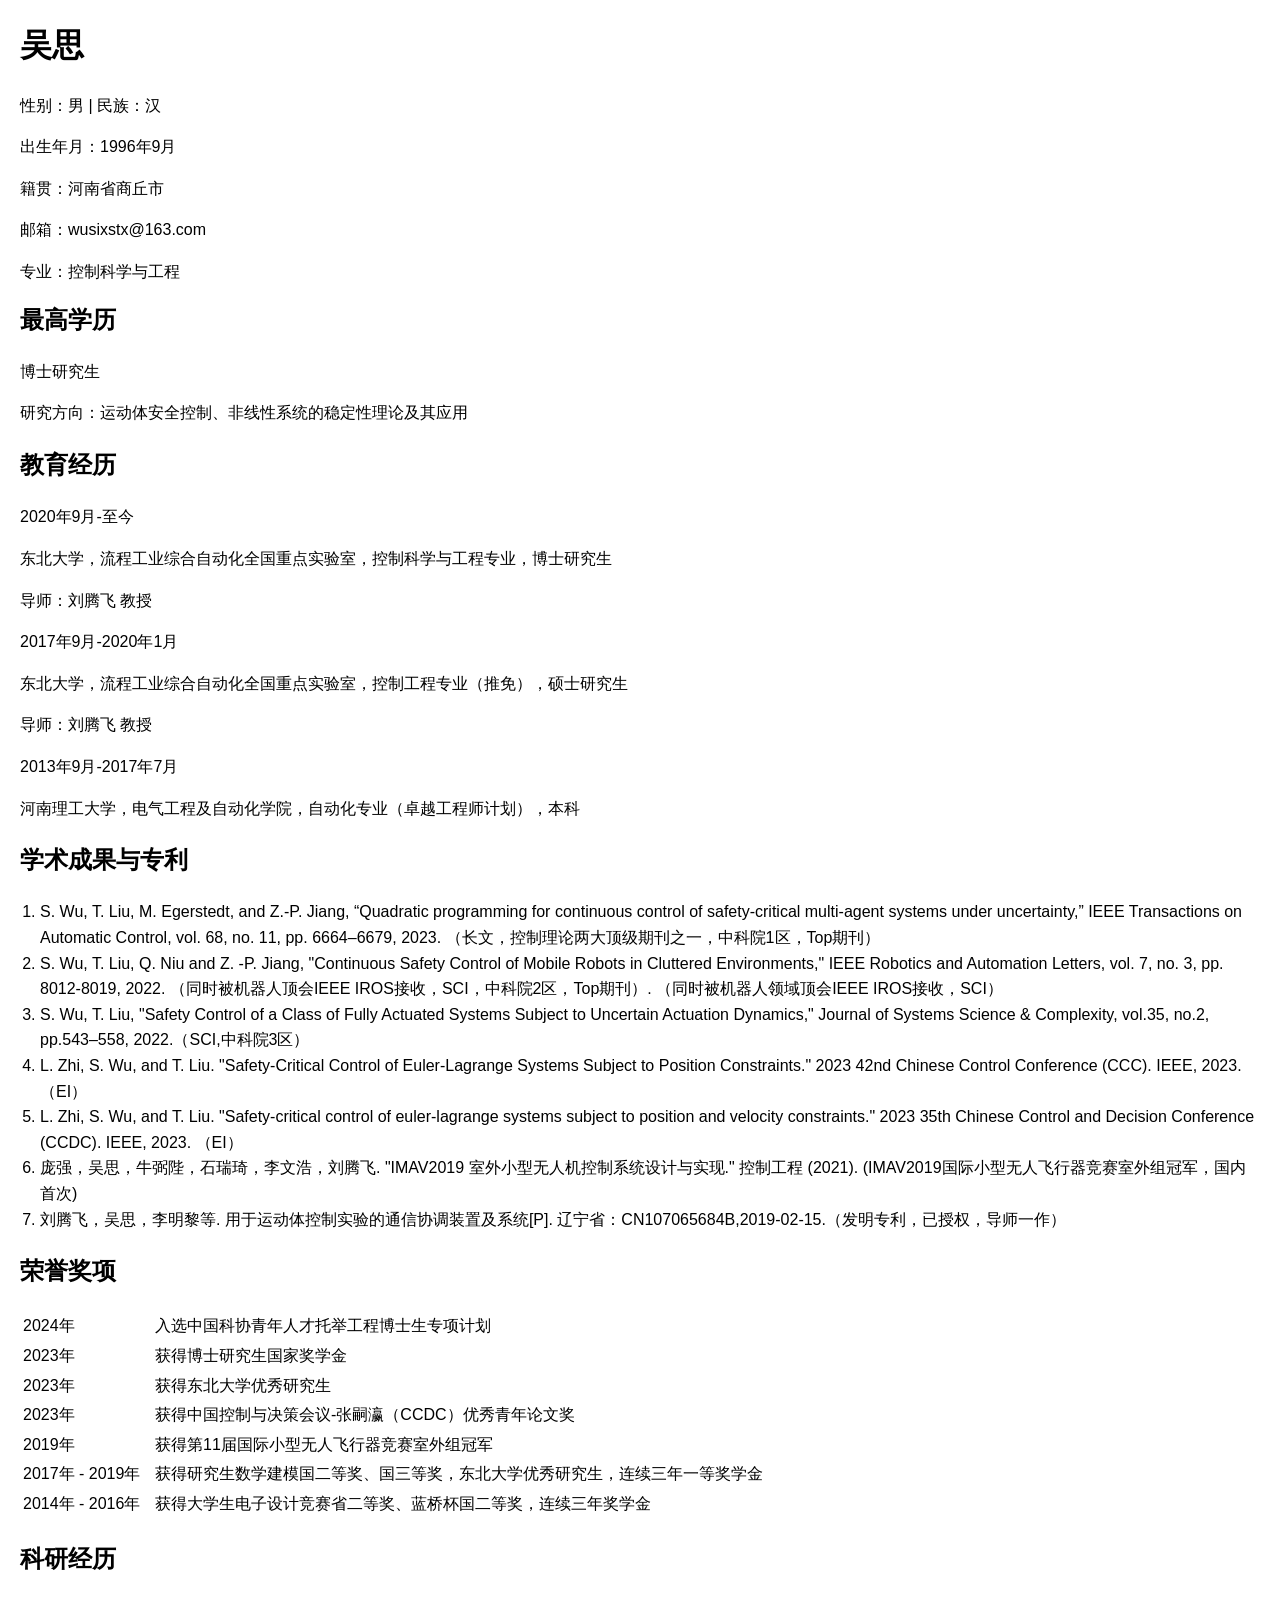
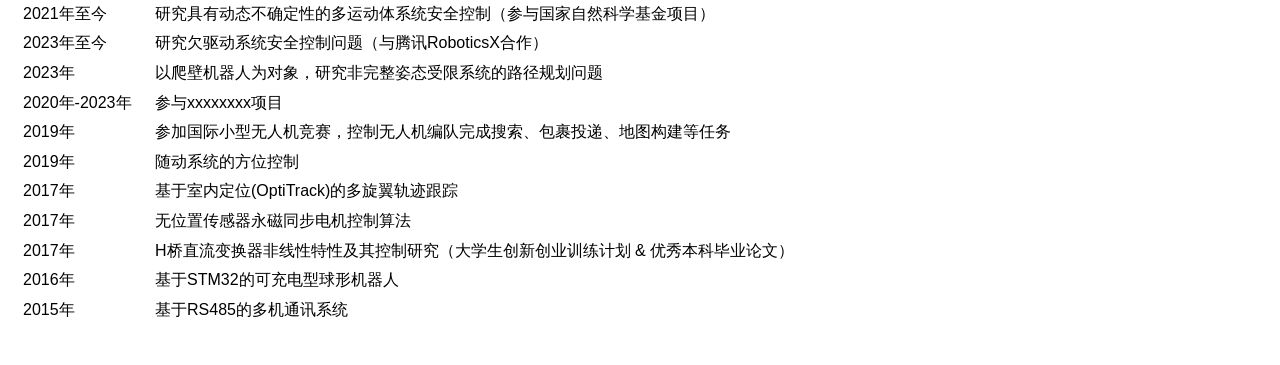
==== index.html @ b1a8b1f8 "Fix HTML encoding issues in index.html" ====
<!DOCTYPE html>
<html lang="zh-CN">
<head>
    <meta charset="UTF-8">
    <meta name="viewport" content="width=device-width, initial-scale=1.0">
    <title>吴思 - 简历</title>
    <style>
        body {
            font-family: Arial, sans-serif;
            line-height: 1.6;
            margin: 0;
            padding: 20px;
        }
        h1, h2, h3 {
            margin-top: 0;
        }
        section {
            margin-bottom: 20px;
        }
        ul, ol {
            padding-left: 20px;
        }
    </style>
</head>
<body>
    <header>
        <h1>吴思</h1>
        <p>性别：男 | 民族：汉</p>
        <p>出生年月：1996年9月</p>
        <p>籍贯：河南省商丘市</p>
        <p>邮箱：wusixstx@163.com</p>
        <p>专业：控制科学与工程</p>
    </header>

    <section>
        <h2>最高学历</h2>
        <p>博士研究生</p>
        <p>研究方向：运动体安全控制、非线性系统的稳定性理论及其应用</p>
    </section>

    <section>
        <h2>教育经历</h2>
        <p>2020年9月-至今</p>
        <p>东北大学，流程工业综合自动化全国重点实验室，控制科学与工程专业，博士研究生</p>
        <p>导师：刘腾飞 教授</p>
        <p>2017年9月-2020年1月</p>
        <p>东北大学，流程工业综合自动化全国重点实验室，控制工程专业（推免），硕士研究生</p>
        <p>导师：刘腾飞 教授</p>
        <p>2013年9月-2017年7月</p>
        <p>河南理工大学，电气工程及自动化学院，自动化专业（卓越工程师计划），本科</p>
    </section>

    <section>
        <h2>学术成果与专利</h2>
        <ol>
            <li>S. Wu, T. Liu, M. Egerstedt, and Z.-P. Jiang, “Quadratic programming for continuous control of safety-critical multi-agent systems under uncertainty,” IEEE Transactions on Automatic Control, vol. 68, no. 11, pp. 6664–6679, 2023. （长文，控制理论两大顶级期刊之一，中科院1区，Top期刊）</li>
            <li>S. Wu, T. Liu, Q. Niu and Z. -P. Jiang, "Continuous Safety Control of Mobile Robots in Cluttered Environments," IEEE Robotics and Automation Letters, vol. 7, no. 3, pp. 8012-8019, 2022. （同时被机器人顶会IEEE IROS接收，SCI，中科院2区，Top期刊）. （同时被机器人领域顶会IEEE IROS接收，SCI）</li>
            <li>S. Wu, T. Liu, "Safety Control of a Class of Fully Actuated Systems Subject to Uncertain Actuation Dynamics," Journal of Systems Science & Complexity, vol.35, no.2, pp.543–558, 2022.（SCI,中科院3区）</li>
            <li>L. Zhi, S. Wu, and T. Liu. "Safety-Critical Control of Euler-Lagrange Systems Subject to Position Constraints." 2023 42nd Chinese Control Conference (CCC). IEEE, 2023. （EI）</li>
            <li>L. Zhi, S. Wu, and T. Liu. "Safety-critical control of euler-lagrange systems subject to position and velocity constraints." 2023 35th Chinese Control and Decision Conference (CCDC). IEEE, 2023. （EI）</li>
            <li>庞强，吴思，牛弼陛，石瑞琦，李文浩，刘腾飞. "IMAV2019 室外小型无人机控制系统设计与实现." 控制工程 (2021). (IMAV2019国际小型无人飞行器竞赛室外组冠军，国内首次)</li>
            <li>刘腾飞，吴思，李明黎等. 用于运动体控制实验的通信协调装置及系统[P]. 辽宁省：CN107065684B,2019-02-15.（发明专利，已授权，导师一作）</li>
        </ol>
    </section>

    <section>
        <h2>荣誉奖项</h2>
        <table>
          <colgroup>
            <col style="width: 130px;"> <!-- 第一列的宽度为 80 像素 -->
          </colgroup>
          <tr>
            <td>2024年</td>
            <td>入选中国科协青年人才托举工程博士生专项计划</td>
          </tr>
          <tr>
            <td>2023年</td>
            <td>获得博士研究生国家奖学金</td>
          </tr>
          <tr>
            <td>2023年</td>
            <td>获得东北大学优秀研究生</td>
          </tr>
          <tr>
            <td>2023年</td>
            <td>获得中国控制与决策会议-张嗣瀛（CCDC）优秀青年论文奖</td>
          </tr>
          <tr>
            <td>2019年</td>
            <td>获得第11届国际小型无人飞行器竞赛室外组冠军</td>
          </tr>
          <tr>
            <td>2017年 - 2019年</td>
            <td>获得研究生数学建模国二等奖、国三等奖，东北大学优秀研究生，连续三年一等奖学金</td>
          </tr>
          <tr>
            <td>2014年 - 2016年</td>
            <td>获得大学生电子设计竞赛省二等奖、蓝桥杯国二等奖，连续三年奖学金</td>
          </tr>
        </table>
      </section>
      

    <section>
        <h2>科研经历</h2>
        <table>
        <colgroup>
            <col style="width: 130px;"> <!-- 第一列的宽度为 80 像素 -->
        </colgroup>
          <tr>
            <td>2021年至今</td>
            <td>研究具有动态不确定性的多运动体系统安全控制（参与国家自然科学基金项目）</td>
          </tr>
          <tr>
            <td>2023年至今</td>
            <td>研究欠驱动系统安全控制问题（与腾讯RoboticsX合作）</td>
          </tr>
          <tr>
            <td>2023年</td>
            <td>以爬壁机器人为对象，研究非完整姿态受限系统的路径规划问题</td>
          </tr>
          <tr>
            <td>2020年-2023年</td>
            <td>参与xxxxxxxx项目</td>
          </tr>
          <tr>
            <td>2019年</td>
            <td>参加国际小型无人机竞赛，控制无人机编队完成搜索、包裹投递、地图构建等任务</td>
          </tr>
          <tr>
            <td>2019年</td>
            <td>随动系统的方位控制</td>
          </tr>
          <tr>
            <td>2017年</td>
            <td>基于室内定位(OptiTrack)的多旋翼轨迹跟踪</td>
          </tr>
          <tr>
            <td>2017年</td>
            <td>无位置传感器永磁同步电机控制算法</td>
          </tr>
          <tr>
            <td>2017年</td>
            <td>H桥直流变换器非线性特性及其控制研究（大学生创新创业训练计划 & 优秀本科毕业论文）</td>
          </tr>
          <tr>
            <td>2016年</td>
            <td>基于STM32的可充电型球形机器人</td>
          </tr>
          <tr>
            <td>2015年</td>
            <td>基于RS485的多机通讯系统</td>
          </tr>
        </table>
      </section>      
</body>
</html>
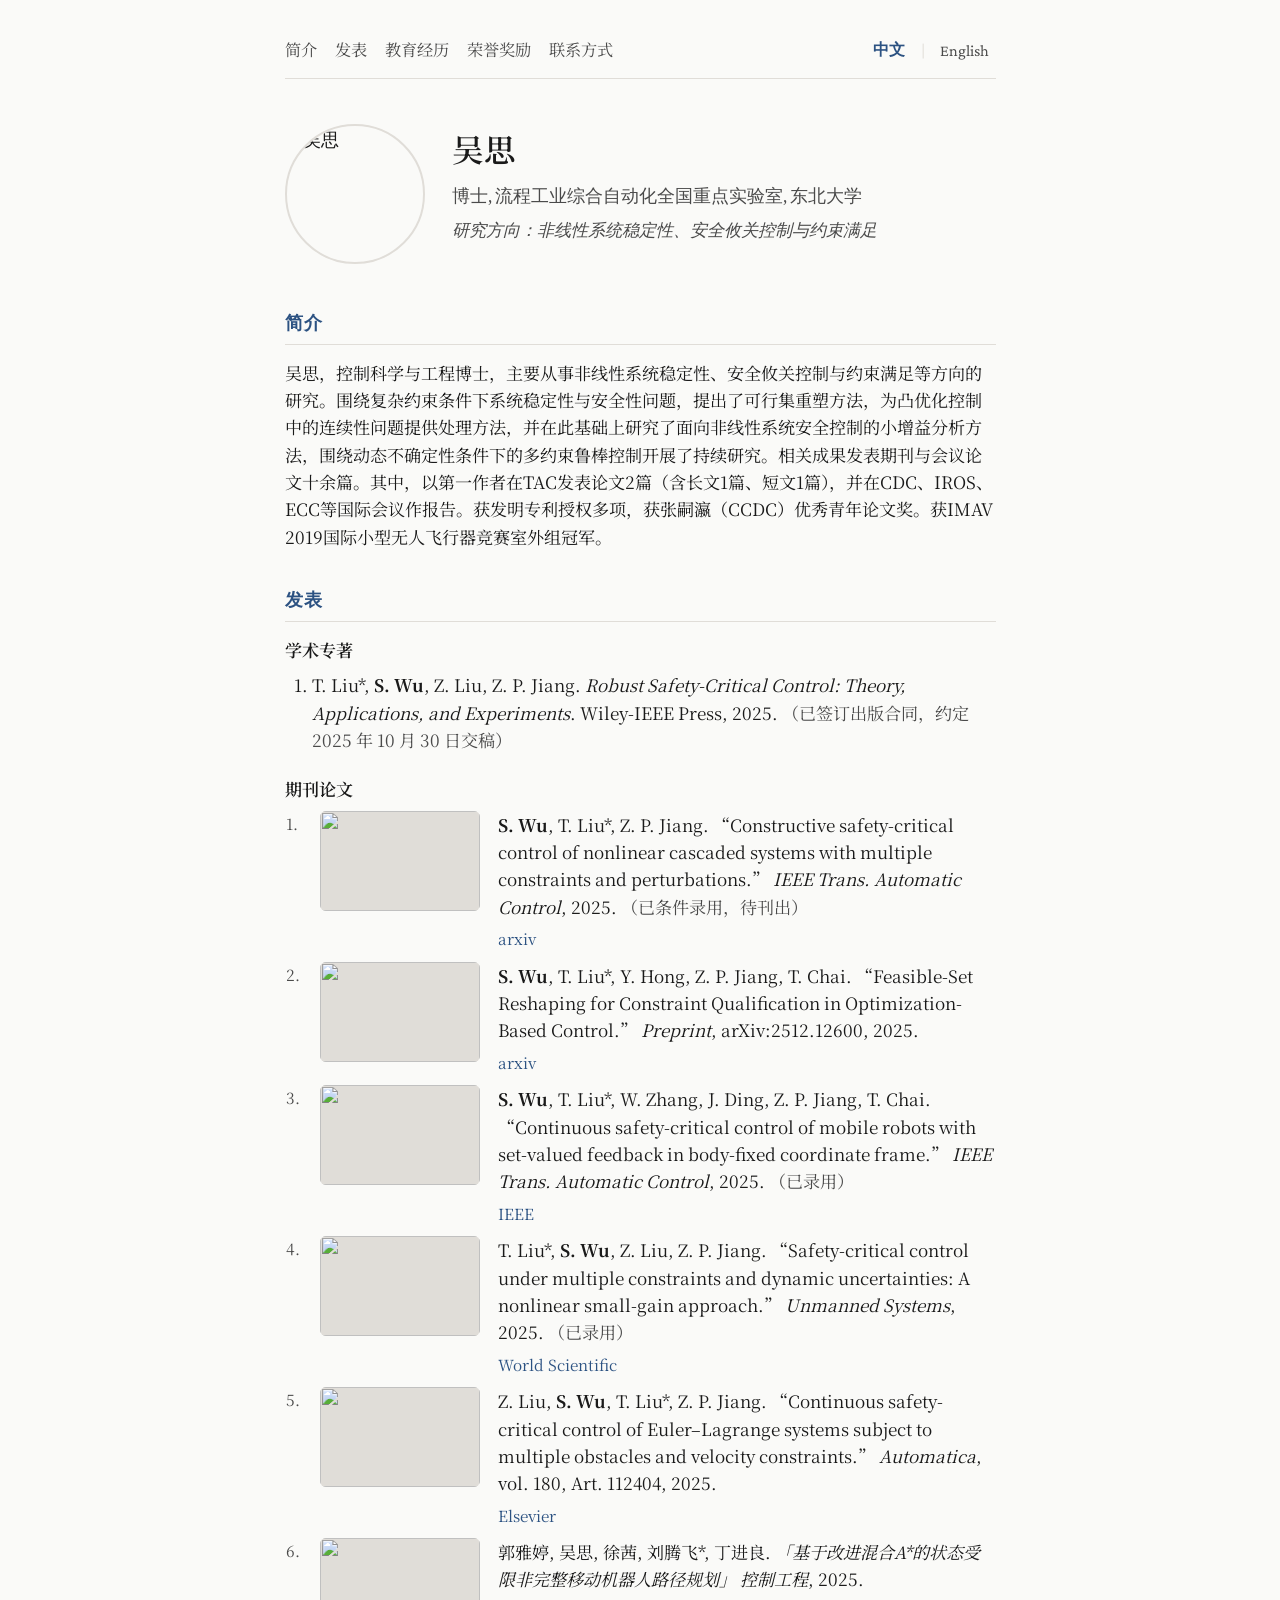
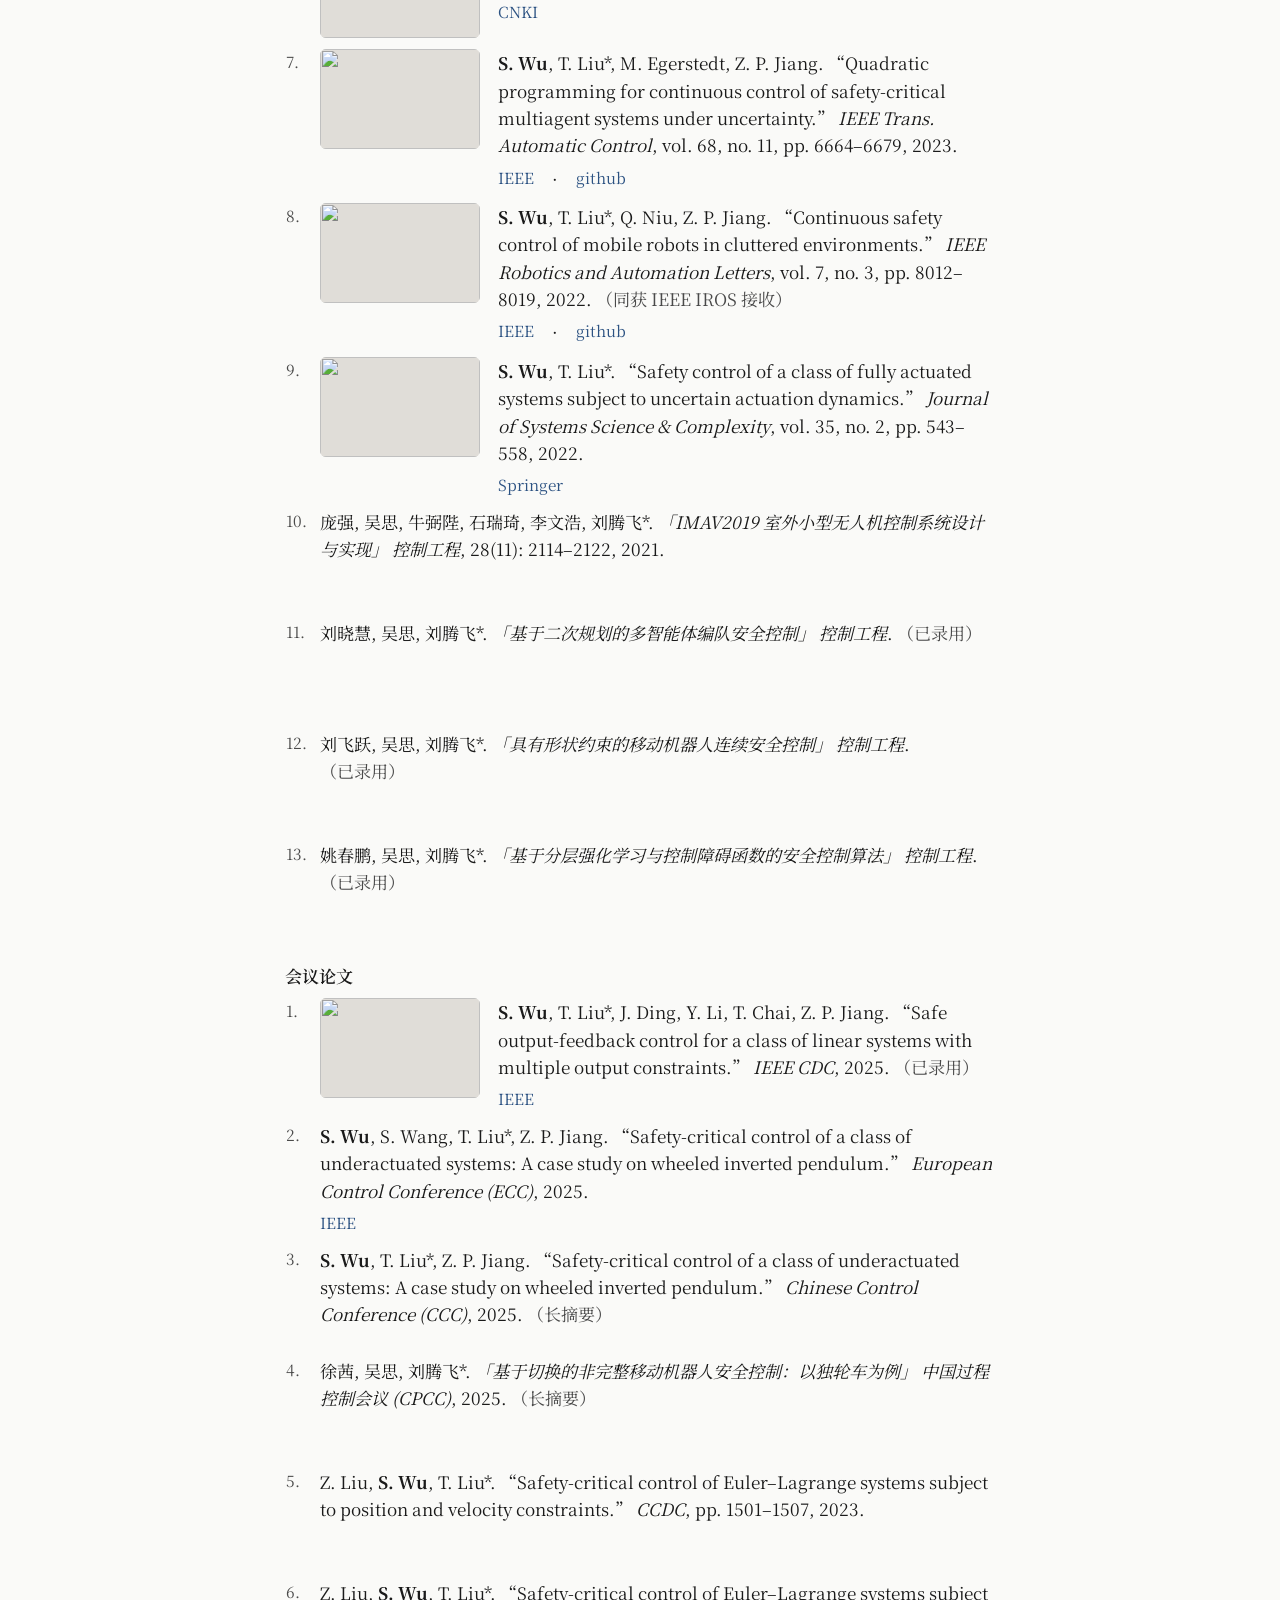
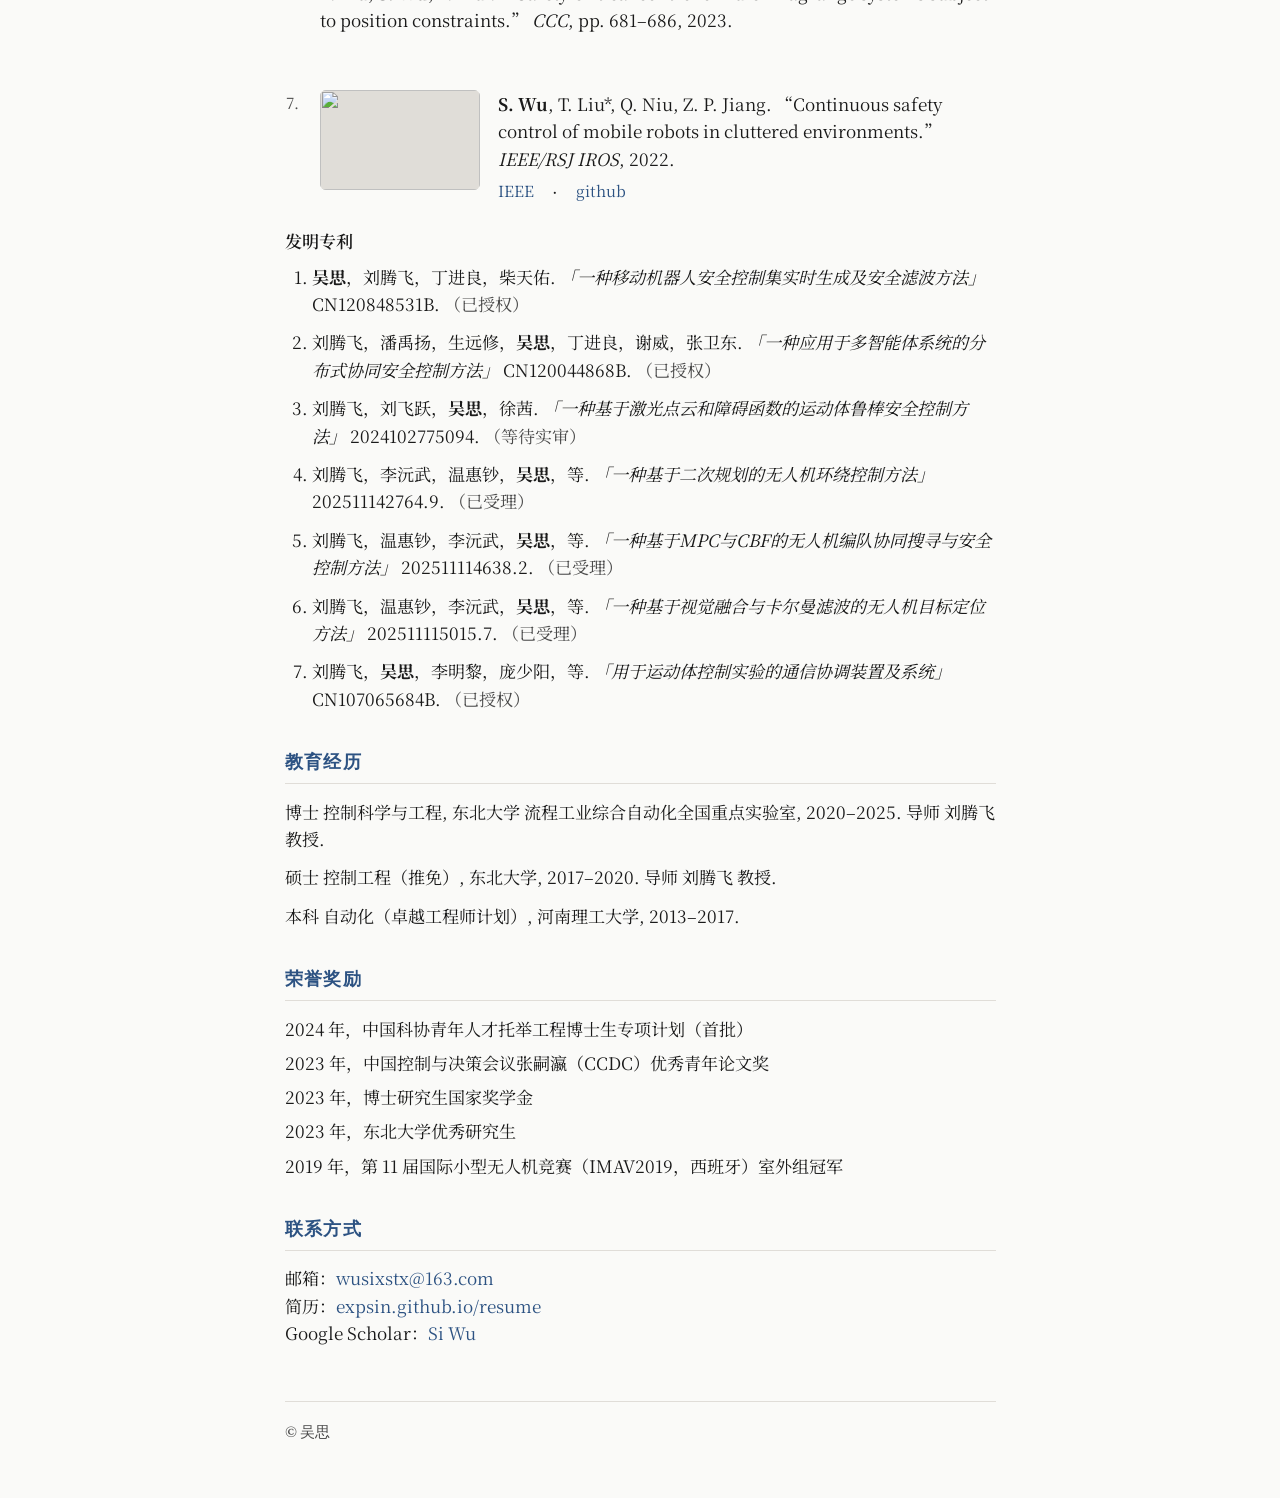
==== commit 4f2bf3aa: "Add files via upload" ====
--- a/index.html
+++ b/index.html
@@ -1,158 +1,255 @@
-<!DOCTYPE html>
-<html lang="zh-CN">
-<head>
-    <meta charset="UTF-8">
-    <meta name="viewport" content="width=device-width, initial-scale=1.0">
-    <title>吴思 - 简历</title>
-    <style>
-        body {
-            font-family: Arial, sans-serif;
-            line-height: 1.6;
-            margin: 0;
-            padding: 20px;
-        }
-        h1, h2, h3 {
-            margin-top: 0;
-        }
-        section {
-            margin-bottom: 20px;
-        }
-        ul, ol {
-            padding-left: 20px;
-        }
-    </style>
-</head>
-<body>
-    <header>
-        <h1>吴思</h1>
-        <p>性别：男 | 民族：汉</p>
-        <p>出生年月：1996年9月</p>
-        <p>籍贯：河南省商丘市</p>
-        <p>邮箱：wusixstx@163.com</p>
-        <p>专业：控制科学与工程</p>
-    </header>
-
-    <section>
-        <h2>最高学历</h2>
-        <p>博士研究生</p>
-        <p>研究方向：运动体安全控制、非线性系统的稳定性理论及其应用</p>
-    </section>
-
-    <section>
-        <h2>教育经历</h2>
-        <p>2020年9月-至今</p>
-        <p>东北大学，流程工业综合自动化全国重点实验室，控制科学与工程专业，博士研究生</p>
-        <p>导师：刘腾飞 教授</p>
-        <p>2017年9月-2020年1月</p>
-        <p>东北大学，流程工业综合自动化全国重点实验室，控制工程专业（推免），硕士研究生</p>
-        <p>导师：刘腾飞 教授</p>
-        <p>2013年9月-2017年7月</p>
-        <p>河南理工大学，电气工程及自动化学院，自动化专业（卓越工程师计划），本科</p>
-    </section>
-
-    <section>
-        <h2>学术成果与专利</h2>
-        <ol>
-            <li>S. Wu, T. Liu, M. Egerstedt, and Z.-P. Jiang, “Quadratic programming for continuous control of safety-critical multi-agent systems under uncertainty,” IEEE Transactions on Automatic Control, vol. 68, no. 11, pp. 6664–6679, 2023. （长文，控制理论两大顶级期刊之一，中科院1区，Top期刊）</li>
-            <li>S. Wu, T. Liu, Q. Niu and Z. -P. Jiang, "Continuous Safety Control of Mobile Robots in Cluttered Environments," IEEE Robotics and Automation Letters, vol. 7, no. 3, pp. 8012-8019, 2022. （同时被机器人顶会IEEE IROS接收，SCI，中科院2区，Top期刊）. （同时被机器人领域顶会IEEE IROS接收，SCI）</li>
-            <li>S. Wu, T. Liu, "Safety Control of a Class of Fully Actuated Systems Subject to Uncertain Actuation Dynamics," Journal of Systems Science & Complexity, vol.35, no.2, pp.543–558, 2022.（SCI,中科院3区）</li>
-            <li>L. Zhi, S. Wu, and T. Liu. "Safety-Critical Control of Euler-Lagrange Systems Subject to Position Constraints." 2023 42nd Chinese Control Conference (CCC). IEEE, 2023. （EI）</li>
-            <li>L. Zhi, S. Wu, and T. Liu. "Safety-critical control of euler-lagrange systems subject to position and velocity constraints." 2023 35th Chinese Control and Decision Conference (CCDC). IEEE, 2023. （EI）</li>
-            <li>庞强，吴思，牛弼陛，石瑞琦，李文浩，刘腾飞. "IMAV2019 室外小型无人机控制系统设计与实现." 控制工程 (2021). (IMAV2019国际小型无人飞行器竞赛室外组冠军，国内首次)</li>
-            <li>刘腾飞，吴思，李明黎等. 用于运动体控制实验的通信协调装置及系统[P]. 辽宁省：CN107065684B,2019-02-15.（发明专利，已授权，导师一作）</li>
-        </ol>
-    </section>
-
-    <section>
-        <h2>荣誉奖项</h2>
-        <table>
-          <colgroup>
-            <col style="width: 130px;"> <!-- 第一列的宽度为 80 像素 -->
-          </colgroup>
-          <tr>
-            <td>2024年</td>
-            <td>入选中国科协青年人才托举工程博士生专项计划</td>
-          </tr>
-          <tr>
-            <td>2023年</td>
-            <td>获得博士研究生国家奖学金</td>
-          </tr>
-          <tr>
-            <td>2023年</td>
-            <td>获得东北大学优秀研究生</td>
-          </tr>
-          <tr>
-            <td>2023年</td>
-            <td>获得中国控制与决策会议-张嗣瀛（CCDC）优秀青年论文奖</td>
-          </tr>
-          <tr>
-            <td>2019年</td>
-            <td>获得第11届国际小型无人飞行器竞赛室外组冠军</td>
-          </tr>
-          <tr>
-            <td>2017年 - 2019年</td>
-            <td>获得研究生数学建模国二等奖、国三等奖，东北大学优秀研究生，连续三年一等奖学金</td>
-          </tr>
-          <tr>
-            <td>2014年 - 2016年</td>
-            <td>获得大学生电子设计竞赛省二等奖、蓝桥杯国二等奖，连续三年奖学金</td>
-          </tr>
-        </table>
-      </section>
-      
-
-    <section>
-        <h2>科研经历</h2>
-        <table>
-        <colgroup>
-            <col style="width: 130px;"> <!-- 第一列的宽度为 80 像素 -->
-        </colgroup>
-          <tr>
-            <td>2021年至今</td>
-            <td>研究具有动态不确定性的多运动体系统安全控制（参与国家自然科学基金项目）</td>
-          </tr>
-          <tr>
-            <td>2023年至今</td>
-            <td>研究欠驱动系统安全控制问题（与腾讯RoboticsX合作）</td>
-          </tr>
-          <tr>
-            <td>2023年</td>
-            <td>以爬壁机器人为对象，研究非完整姿态受限系统的路径规划问题</td>
-          </tr>
-          <tr>
-            <td>2020年-2023年</td>
-            <td>参与xxxxxxxx项目</td>
-          </tr>
-          <tr>
-            <td>2019年</td>
-            <td>参加国际小型无人机竞赛，控制无人机编队完成搜索、包裹投递、地图构建等任务</td>
-          </tr>
-          <tr>
-            <td>2019年</td>
-            <td>随动系统的方位控制</td>
-          </tr>
-          <tr>
-            <td>2017年</td>
-            <td>基于室内定位(OptiTrack)的多旋翼轨迹跟踪</td>
-          </tr>
-          <tr>
-            <td>2017年</td>
-            <td>无位置传感器永磁同步电机控制算法</td>
-          </tr>
-          <tr>
-            <td>2017年</td>
-            <td>H桥直流变换器非线性特性及其控制研究（大学生创新创业训练计划 & 优秀本科毕业论文）</td>
-          </tr>
-          <tr>
-            <td>2016年</td>
-            <td>基于STM32的可充电型球形机器人</td>
-          </tr>
-          <tr>
-            <td>2015年</td>
-            <td>基于RS485的多机通讯系统</td>
-          </tr>
-        </table>
-      </section>      
-</body>
-</html>
-
+<!DOCTYPE html>
+
+<html lang="zh">
+<head>
+<meta charset="utf-8"/>
+<meta content="width=device-width, initial-scale=1.0" name="viewport"/>
+<title>吴思 | Si Wu</title>
+<link href="styles.css" rel="stylesheet"/>
+<link href="https://fonts.googleapis.com" rel="preconnect"/>
+<link crossorigin="" href="https://fonts.gstatic.com" rel="preconnect"/>
+<link href="https://fonts.googleapis.com/css2?family=Crimson+Pro:ital,wght@0,400;0,600;1,400&amp;family=Noto+Serif+SC:wght@400;600&amp;display=swap" rel="stylesheet"/>
+</head>
+<body>
+<header class="site-header">
+<nav class="top-nav">
+<a class="nav-link" href="#about"><span data-zh="简介">About</span></a>
+<a class="nav-link" href="#research"><span data-zh="发表">Publications</span></a>
+<a class="nav-link" href="#education"><span data-zh="教育经历">Education</span></a>
+<a class="nav-link" href="#honors"><span data-zh="荣誉奖励">Honors</span></a>
+<a class="nav-link" href="#contact"><span data-zh="联系方式">Contact</span></a>
+</nav>
+<nav class="lang-nav">
+<button aria-label="中文" class="lang-btn active" data-lang="zh" type="button">中文</button>
+<span class="lang-sep">|</span>
+<button aria-label="English" class="lang-btn" data-lang="en" type="button">English</button>
+</nav>
+</header>
+<main class="content">
+<section class="intro">
+<div class="intro-header">
+<img alt="吴思" class="photo" src="images/wusi.jpg"/>
+<div class="intro-text">
+<h1 class="name">
+<span data-zh="吴思">Si Wu</span>
+</h1>
+<p class="affiliation">
+<span data-zh="博士">Ph.D.</span>, <span data-zh="流程工业综合自动化全国重点实验室">State Key Laboratory of Synthetical Automation for Process Industries</span>, <span data-zh="东北大学">Northeastern University</span>
+</p>
+<p class="tagline">
+<span data-zh="研究方向：非线性系统稳定性、安全攸关控制与约束满足">Nonlinear system stability, safety-critical control, and constraint-satisfaction-based control</span>
+</p>
+</div>
+</div>
+</section>
+<section class="section" id="about">
+<h2 class="section-title">
+<span data-zh="简介">About</span>
+</h2>
+<p class="section-body" data-zh="吴思，控制科学与工程博士，主要从事非线性系统稳定性、安全攸关控制与约束满足等方向的研究。围绕复杂约束条件下系统稳定性与安全性问题，提出了可行集重塑方法，为凸优化控制中的连续性问题提供处理方法，并在此基础上研究了面向非线性系统安全控制的小增益分析方法，围绕动态不确定性条件下的多约束鲁棒控制开展了持续研究。相关成果发表期刊与会议论文十余篇。其中，以第一作者在TAC发表论文2篇（含长文1篇、短文1篇），并在CDC、IROS、ECC等国际会议作报告。获发明专利授权多项，获张嗣瀛（CCDC）优秀青年论文奖。获IMAV 2019国际小型无人飞行器竞赛室外组冠军。">
+        I received the Ph.D. degree in Control Science and Engineering from Northeastern University in 2025, after earning the M.E. degree in Control Engineering in 2020 and the B.E. degree in Automation in 2017. My research focuses on nonlinear system stability, safety-critical control, and constraint-satisfaction-based control. Current work includes feasible set reshaping approaches for constrained control systems, continuity analysis in convex optimization-based control, and small-gain-based analytical methods for safety-critical control of nonlinear systems under dynamic uncertainties. Related results have been published in IEEE Transactions on Automatic Control (including one regular paper and one technical note) and presented at international conferences such as IEEE CDC, IROS, and ECC. I received the Zhang Siying (CCDC) Outstanding Young Paper Award and participated in the IMAV 2019 competition held in Madrid, Spain, where our team won first place in the outdoor competition.
+      </p>
+</section>
+
+<section class="section" id="research">
+<h2 class="section-title">
+<span data-zh="发表">Publications</span>
+</h2>
+<h3 class="subsection-title"><span data-zh="学术专著">Monograph</span></h3>
+<ol class="pub-list">
+<li>T. Liu*, <strong>S. Wu</strong>, Z. Liu, Z. P. Jiang. <em>Robust Safety-Critical Control: Theory, Applications, and Experiments</em>. Wiley-IEEE Press, 2025. <span class="pub-venue" data-zh="（已签订出版合同，约定 2025 年 10 月 30 日交稿）">(under contract, manuscript due Oct 2025).</span></li>
+</ol>
+<h3 class="subsection-title"><span data-zh="期刊论文">Journal Papers</span></h3><ol class="pub-list"><li class="pub-item">
+<div class="pub-row">
+<div class="pub-media"><img alt="" src="images/pubs/tac2025constructive.jpg"/></div>
+<div class="pub-body">
+<div class="pub-cite"><strong>S. Wu</strong>, T. Liu*, Z. P. Jiang. “Constructive safety-critical control of nonlinear cascaded systems with multiple constraints and perturbations.” <em>IEEE Trans. Automatic Control</em>, 2025. <span class="pub-venue" data-zh="（已条件录用，待刊出）">(to appear; conditionally accepted).</span></div>
+<div class="pub-links"><a href="https://arxiv.org/abs/2406.01058" rel="noopener" target="_blank">arxiv</a></div>
+</div>
+</div>
+</li><li class="pub-item"><div class="pub-row"><div class="pub-media pub-placeholder"><img alt="" src="images/pubs/ifac2026.jpg"/></div><div class="pub-body"><div class="pub-cite"><strong>S. Wu</strong>, T. Liu*, Y. Hong, Z. P. Jiang, T. Chai. “Feasible-Set Reshaping for Constraint Qualification in Optimization-Based Control.” <em>Preprint</em>, arXiv:2512.12600, 2025.</div><div class="pub-links"><a href="https://arxiv.org/abs/2512.12600" rel="noopener" target="_blank">arxiv</a></div></div></div></li><li class="pub-item">
+<div class="pub-row">
+<div class="pub-media"><img alt="" src="images/pubs/tac2025setvalued.jpg"/></div>
+<div class="pub-body">
+<div class="pub-cite"><strong>S. Wu</strong>, T. Liu*, W. Zhang, J. Ding, Z. P. Jiang, T. Chai. “Continuous safety-critical control of mobile robots with set-valued feedback in body-fixed coordinate frame.” <em>IEEE Trans. Automatic Control</em>, 2025. <span class="pub-venue" data-zh="（已录用）">(accepted).</span></div>
+<div class="pub-links"><a href="https://doi.org/10.1109/TAC.2025.3614544" rel="noopener" target="_blank">IEEE</a></div>
+</div>
+</div>
+</li><li class="pub-item">
+<div class="pub-row">
+<div class="pub-media"><img alt="" src="images/pubs/us25.jpg"/></div>
+<div class="pub-body">
+<div class="pub-cite">T. Liu*, <strong>S. Wu</strong>, Z. Liu, Z. P. Jiang. “Safety-critical control under multiple constraints and dynamic uncertainties: A nonlinear small-gain approach.” <em>Unmanned Systems</em>, 2025. <span class="pub-venue" data-zh="（已录用）">(accepted).</span></div>
+<div class="pub-links"><a href="https://doi.org/10.1142/S2301385025440108" rel="noopener" target="_blank">World Scientific</a></div></div>
+</div>
+</li><li class="pub-item">
+<div class="pub-row">
+<div class="pub-media"><img alt="" src="images/pubs/automatica2025.jpg"/></div>
+<div class="pub-body">
+<div class="pub-cite">Z. Liu, <strong>S. Wu</strong>, T. Liu*, Z. P. Jiang. “Continuous safety-critical control of Euler–Lagrange systems subject to multiple obstacles and velocity constraints.” <em>Automatica</em>, vol. 180, Art. 112404, 2025.</div>
+<div class="pub-links"><a href="https://doi.org/10.1016/j.automatica.2025.112404" rel="noopener" target="_blank">Elsevier</a></div>
+</div>
+</div>
+</li><li class="pub-item">
+<div class="pub-row">
+<div class="pub-media"><img alt="" src="images/pubs/ce_astar.jpg"/></div>
+<div class="pub-body">
+<div class="pub-cite"><span data-zh="郭雅婷, 吴思, 徐茜, 刘腾飞*, 丁进良">Guo Yating, Wu Si, Xu Qian, Liu Tengfei*, Ding Jinliang</span>. <span class="pub-title" data-zh="「基于改进混合A*的状态受限非完整移动机器人路径规划」">“Path planning for state-constrained nonholonomic mobile robots via improved hybrid A*.”</span> <em><span data-zh="控制工程">Control Engineering</span></em>, 2025.</div>
+<div class="pub-links"><a href="https://doi.org/10.14107/j.cnki.kzgc.20240860" rel="noopener" target="_blank">CNKI</a></div>
+</div>
+</div>
+</li><li class="pub-item">
+<div class="pub-row">
+<div class="pub-media"><img alt="" src="images/pubs/tac2023.jpg"/></div>
+<div class="pub-body">
+<div class="pub-cite"><strong>S. Wu</strong>, T. Liu*, M. Egerstedt, Z. P. Jiang. “Quadratic programming for continuous control of safety-critical multiagent systems under uncertainty.” <em>IEEE Trans. Automatic Control</em>, vol. 68, no. 11, pp. 6664–6679, 2023.</div>
+<div class="pub-links"><a href="https://ieeexplore.ieee.org/document/10043732" rel="noopener" target="_blank">IEEE</a> · <a href="https://github.com/EXPSIN/Quadratic-Programming-for-Continuous-Control-of-Safety-Critical-Multi-Agent-Systems-Under-Uncertaint" rel="noopener" target="_blank">github</a></div>
+</div>
+</div>
+</li><li class="pub-item">
+<div class="pub-row">
+<div class="pub-media"><img alt="" src="images/pubs/ral2022.jpg"/></div>
+<div class="pub-body">
+<div class="pub-cite"><strong>S. Wu</strong>, T. Liu*, Q. Niu, Z. P. Jiang. “Continuous safety control of mobile robots in cluttered environments.” <em>IEEE Robotics and Automation Letters</em>, vol. 7, no. 3, pp. 8012–8019, 2022. <span class="pub-venue" data-zh="（同获 IEEE IROS 接收）">(also IEEE IROS).</span></div>
+<div class="pub-links"><a href="https://ieeexplore.ieee.org/abstract/document/9811271" rel="noopener" target="_blank">IEEE</a> · <a href="https://github.com/EXPSIN/ContinuousSafetyControl4ClutteredEnvironments" rel="noopener" target="_blank">github</a></div>
+</div>
+</div>
+</li><li class="pub-item">
+<div class="pub-row">
+<div class="pub-media"><img alt="" src="images/pubs/jssc22.jpg"/></div>
+<div class="pub-body">
+<div class="pub-cite"><strong>S. Wu</strong>, T. Liu*. “Safety control of a class of fully actuated systems subject to uncertain actuation dynamics.” <em>Journal of Systems Science &amp; Complexity</em>, vol. 35, no. 2, pp. 543–558, 2022.</div>
+<div class="pub-links"><a href="https://doi.org/10.1007/s11424-022-2093-5" rel="noopener" target="_blank">Springer</a></div></div>
+</div>
+</li><li class="pub-item">
+<div class="pub-row">
+<!-- <div class="pub-media pub-placeholder"></div> -->
+<div class="pub-body">
+<div class="pub-cite"><span data-zh="庞强, 吴思, 牛弼陛, 石瑞琦, 李文浩, 刘腾飞*">Pang Qiang, Wu Si, Niu Bibi, Shi Ruiqi, Li Wenhao, Liu Tengfei*</span>. <span class="pub-title" data-zh="「IMAV2019 室外小型无人机控制系统设计与实现」">“IMAV2019 outdoor small UAV control system design and implementation.”</span> <em><span data-zh="控制工程">Control Engineering</span></em>, 28(11): 2114–2122, 2021.</div>
+</div>
+</div>
+</li><li class="pub-item">
+<div class="pub-row">
+<!-- <div class="pub-media pub-placeholder"></div> -->
+<div class="pub-body">
+<div class="pub-cite"><span data-zh="刘晓慧, 吴思, 刘腾飞*">Liu Xiaohui, Wu Si, Liu Tengfei*</span>. <span class="pub-title" data-zh="「基于二次规划的多智能体编队安全控制」">“Safety control of multi-agent formation via quadratic programming.”</span> <em><span data-zh="控制工程">Control Engineering</span></em>. <span class="pub-venue" data-zh="（已录用）">(accepted).</span></div>
+</div>
+</div>
+</li><li class="pub-item">
+<div class="pub-row">
+<!-- <div class="pub-media pub-placeholder"></div> -->
+<div class="pub-body">
+<div class="pub-cite"><span data-zh="刘飞跃, 吴思, 刘腾飞*">Liu Feiyue, Wu Si, Liu Tengfei*</span>. <span class="pub-title" data-zh="「具有形状约束的移动机器人连续安全控制」">“Continuous safety control of mobile robots with shape constraints.”</span> <em><span data-zh="控制工程">Control Engineering</span></em>. <span class="pub-venue" data-zh="（已录用）">(accepted).</span></div>
+</div>
+</div>
+</li><li class="pub-item">
+<div class="pub-row">
+<!-- <div class="pub-media pub-placeholder"></div> -->
+<div class="pub-body">
+<div class="pub-cite"><span data-zh="姚春鹏, 吴思, 刘腾飞*">Yao Chunpeng, Wu Si, Liu Tengfei*</span>. <span class="pub-title" data-zh="「基于分层强化学习与控制障碍函数的安全控制算法」">“Safety control via hierarchical reinforcement learning and control barrier functions.”</span> <em><span data-zh="控制工程">Control Engineering</span></em>. <span class="pub-venue" data-zh="（已录用）">(accepted).</span></div>
+</div>
+</div>
+</li></ol><h3 class="subsection-title"><span data-zh="会议论文">Conference Papers</span></h3><ol class="pub-list"><li class="pub-item">
+<div class="pub-row">
+<div class="pub-media"><img alt="" src="images/pubs/cdc2025.jpg"/></div>
+<div class="pub-body">
+<div class="pub-cite"><strong>S. Wu</strong>, T. Liu*, J. Ding, Y. Li, T. Chai, Z. P. Jiang. “Safe output-feedback control for a class of linear systems with multiple output constraints.” <em>IEEE CDC</em>, 2025. <span class="pub-venue" data-zh="（已录用）">(accepted).</span></div>
+<div class="pub-links"><a href="https://doi.org/10.1109/CDC57313.2025.11312984" rel="noopener" target="_blank">IEEE</a></div>
+</div>
+</div>
+</li><li class="pub-item">
+<div class="pub-row">
+<!-- <div class="pub-media"><img alt="" src="images/pubs/ecc2025.jpg"/></div> -->
+<div class="pub-body">
+<div class="pub-cite"><strong>S. Wu</strong>, S. Wang, T. Liu*, Z. P. Jiang. “Safety-critical control of a class of underactuated systems: A case study on wheeled inverted pendulum.” <em>European Control Conference (ECC)</em>, 2025.</div>
+<div class="pub-links"><a href="https://ieeexplore.ieee.org/document/11187076" rel="noopener" target="_blank">IEEE</a></div>
+</div>
+</div>
+</li><li class="pub-item">
+<div class="pub-row">
+<!-- <div class="pub-media pub-placeholder"></div> -->
+<div class="pub-body">
+<div class="pub-cite"><strong>S. Wu</strong>, T. Liu*, Z. P. Jiang. “Safety-critical control of a class of underactuated systems: A case study on wheeled inverted pendulum.” <em>Chinese Control Conference (CCC)</em>, 2025. <span class="pub-venue" data-zh="（长摘要）">(extended abstract).</span></div>
+</div>
+</div>
+</li><li class="pub-item">
+<div class="pub-row">
+<!-- <div class="pub-media pub-placeholder"></div> -->
+<div class="pub-body">
+<div class="pub-cite"><span data-zh="徐茜, 吴思, 刘腾飞*">Xu Qian, Wu Si, Liu Tengfei*</span>. <span class="pub-title" data-zh="「基于切换的非完整移动机器人安全控制：以独轮车为例」">“Safety control of nonholonomic mobile robots via switching: case study on unicycle.”</span> <em><span data-zh="中国过程控制会议 (CPCC)">CPCC</span></em>, 2025. <span class="pub-venue" data-zh="（长摘要）">(extended abstract).</span></div>
+</div>
+</div>
+</li><li class="pub-item">
+<div class="pub-row">
+<!-- <div class="pub-media pub-placeholder"></div> -->
+<div class="pub-body">
+<div class="pub-cite">Z. Liu, <strong>S. Wu</strong>, T. Liu*. “Safety-critical control of Euler–Lagrange systems subject to position and velocity constraints.” <em>CCDC</em>, pp. 1501–1507, 2023.</div>
+</div>
+</div>
+</li><li class="pub-item">
+<div class="pub-row">
+<!-- <div class="pub-media pub-placeholder"></div> -->
+<div class="pub-body">
+<div class="pub-cite">Z. Liu, <strong>S. Wu</strong>, T. Liu*. “Safety-critical control of Euler–Lagrange systems subject to position constraints.” <em>CCC</em>, pp. 681–686, 2023.</div>
+</div>
+</div>
+</li><li class="pub-item">
+<div class="pub-row">
+<div class="pub-media"><img alt="" src="images/pubs/ral2022.jpg"/></div>
+<div class="pub-body">
+<div class="pub-cite"><strong>S. Wu</strong>, T. Liu*, Q. Niu, Z. P. Jiang. “Continuous safety control of mobile robots in cluttered environments.” <em>IEEE/RSJ IROS</em>, 2022.</div>
+<div class="pub-links"><a href="https://ieeexplore.ieee.org/abstract/document/9811271" rel="noopener" target="_blank">IEEE</a> · <a href="https://github.com/EXPSIN/ContinuousSafetyControl4ClutteredEnvironments" rel="noopener" target="_blank">github</a></div>
+</div>
+</div>
+</li></ol>
+
+<h3 class="subsection-title"><span data-zh="发明专利">Patents</span></h3>
+<ol class="pub-list patent-list">
+<li><strong>吴思</strong>，刘腾飞，丁进良，柴天佑. <span class="pub-title" data-zh="「一种移动机器人安全控制集实时生成及安全滤波方法」">“Real-time safety control set generation and safety filtering for mobile robots.”</span> CN120848531B. <span class="pub-venue" data-zh="（已授权）">(granted).</span></li>
+<li>刘腾飞，潘禹扬，生远修，<strong>吴思</strong>，丁进良，谢威，张卫东. <span class="pub-title" data-zh="「一种应用于多智能体系统的分布式协同安全控制方法」">“Distributed cooperative safety control for multi-agent systems.”</span> CN120044868B. <span class="pub-venue" data-zh="（已授权）">(granted).</span></li>
+<li>刘腾飞，刘飞跃，<strong>吴思</strong>，徐茜. <span class="pub-title" data-zh="「一种基于激光点云和障碍函数的运动体鲁棒安全控制方法」">“Robust safety control of mobile systems via LiDAR and barrier functions.”</span> 2024102775094. <span class="pub-venue" data-zh="（等待实审）">(pending).</span></li>
+<li>刘腾飞，李沅武，温惠钞，<strong>吴思</strong>，等. <span class="pub-title" data-zh="「一种基于二次规划的无人机环绕控制方法」">“QP-based UAV encirclement control.”</span> 202511142764.9. <span class="pub-venue" data-zh="（已受理）">(filed).</span></li>
+<li>刘腾飞，温惠钞，李沅武，<strong>吴思</strong>，等. <span class="pub-title" data-zh="「一种基于MPC与CBF的无人机编队协同搜寻与安全控制方法」">“MPC-CBF based UAV formation search and safety control.”</span> 202511114638.2. <span class="pub-venue" data-zh="（已受理）">(filed).</span></li>
+<li>刘腾飞，温惠钞，李沅武，<strong>吴思</strong>，等. <span class="pub-title" data-zh="「一种基于视觉融合与卡尔曼滤波的无人机目标定位方法」">“Vision-KF based UAV target localization.”</span> 202511115015.7. <span class="pub-venue" data-zh="（已受理）">(filed).</span></li>
+<li>刘腾飞，<strong>吴思</strong>，李明黎，庞少阳，等. <span class="pub-title" data-zh="「用于运动体控制实验的通信协调装置及系统」">“Communication coordination device and system for motion control experiments.”</span> CN107065684B. <span class="pub-venue" data-zh="（已授权）">(filed).</span></li>
+</ol>
+</section>
+<section class="section" id="education">
+<h2 class="section-title">
+<span data-zh="教育经历">Education</span>
+</h2>
+<ul class="edu-list">
+<li><span data-zh="博士">Ph.D.</span> <span data-zh="控制科学与工程">Control Science and Engineering</span>, <span data-zh="东北大学 流程工业综合自动化全国重点实验室">Northeastern University, State Key Lab of Synthetical Automation</span>, <span data-zh="2020–2025">2020–2025</span>. <span data-zh="导师">Advisor:</span> <span data-zh="刘腾飞 教授">Prof. Tengfei Liu</span>.</li>
+<li><span data-zh="硕士">M.E.</span> <span data-zh="控制工程（推免）">Control Engineering</span>, <span data-zh="东北大学">Northeastern University</span>, <span data-zh="2017–2020">2017–2020</span>. <span data-zh="导师">Advisor:</span> <span data-zh="刘腾飞 教授">Prof. Tengfei Liu</span>.</li>
+<li><span data-zh="本科">B.E.</span> <span data-zh="自动化（卓越工程师计划）">Automation</span>, <span data-zh="河南理工大学">Henan Polytechnic University</span>, <span data-zh="2013–2017">2013–2017</span>.</li>
+</ul>
+</section>
+<section class="section" id="honors">
+<h2 class="section-title">
+<span data-zh="荣誉奖励">Honors</span>
+</h2>
+<ul class="honors-list">
+<li><span data-zh="2024 年，中国科协青年人才托举工程博士生专项计划（首批）">2024, CAST Youth Talent Support Program for PhD Students</span></li>
+<li><span data-zh="2023 年，中国控制与决策会议张嗣瀛（CCDC）优秀青年论文奖">2023, CCDC Zhang Siying Outstanding Youth Paper Award</span></li>
+<li><span data-zh="2023 年，博士研究生国家奖学金">2023, National Scholarship for Ph.D. Students</span></li>
+<li><span data-zh="2023 年，东北大学优秀研究生">2023, Outstanding Graduate Student, Northeastern University</span></li>
+<li><span data-zh="2019 年，第 11 届国际小型无人机竞赛（IMAV2019，西班牙）室外组冠军">2019, IMAV2019 (Spain) outdoor competition, first place</span></li>
+</ul>
+</section>
+<section class="section" id="contact">
+<h2 class="section-title">
+<span data-zh="联系方式">Contact</span>
+</h2>
+<p class="section-body contact">
+<span data-zh="邮箱：">Email: </span><a href="mailto:wusixstx@163.com">wusixstx@163.com</a><br/>
+<span data-zh="简历：">Resume: </span><a href="https://expsin.github.io/resume/" rel="noopener" target="_blank">expsin.github.io/resume</a><br/>
+<span data-zh="Google Scholar：">Google Scholar: </span><a href="https://scholar.google.com/citations?user=qIcA-9wAAAAJ&amp;hl=en" rel="noopener" target="_blank">Si Wu</a>
+</p>
+</section>
+</main>
+<footer class="site-footer">
+<p><span data-zh="© 吴思">© Si Wu</span></p>
+</footer>
+<script src="script.js"></script>
+</body>
+</html>
--- a/styles.css
+++ b/styles.css
@@ -0,0 +1,387 @@
+/* Academic-style personal homepage — bilingual, minimal */
+
+:root {
+  --text: #1a1a1a;
+  --text-muted: #4a4a4a;
+  --accent: #2c5282;
+  --bg: #fafaf8;
+  --border: #e0ddd8;
+  --font-serif-en: "Crimson Pro", Georgia, "Times New Roman", serif;
+  --font-serif-zh: "Noto Serif SC", "Source Han Serif SC", "SimSun", serif;
+}
+
+* {
+  box-sizing: border-box;
+}
+
+html {
+  font-size: 18px;
+  scroll-behavior: smooth;
+}
+
+body {
+  font-family: var(--font-serif-en);
+  color: var(--text);
+  background: var(--bg);
+  line-height: 1.6;
+  margin: 0;
+  padding: 0;
+  max-width: 42rem;
+  margin: 0 auto;
+  padding: 2rem 1.25rem 3rem;
+}
+
+/* Chinese content uses serif SC */
+[lang="zh"] .name,
+[lang="zh"] .section-body,
+[lang="zh"] .pub-list,
+[lang="zh"] .edu-list,
+[lang="zh"] .contact,
+[lang="zh"] .top-nav,
+[lang="zh"] .subsection-title,
+[lang="zh"] .honors-list {
+  font-family: var(--font-serif-zh);
+}
+
+/* Header: top nav (section links) + corner language */
+.site-header {
+  display: flex;
+  align-items: center;
+  justify-content: space-between;
+  flex-wrap: wrap;
+  gap: 0.75rem;
+  margin-bottom: 2.5rem;
+  border-bottom: 1px solid var(--border);
+  padding-bottom: 0.75rem;
+}
+
+.top-nav {
+  display: flex;
+  flex-wrap: wrap;
+  gap: 0.5rem 1rem;
+}
+
+.nav-link {
+  color: var(--text-muted);
+  text-decoration: none;
+  font-size: 0.9rem;
+}
+
+.nav-link:hover {
+  color: var(--accent);
+}
+
+.lang-nav {
+  display: flex;
+  align-items: center;
+  gap: 0.5rem;
+  font-size: 0.9rem;
+}
+
+.lang-btn {
+  font-family: inherit;
+  font-size: inherit;
+  background: none;
+  border: none;
+  color: var(--text-muted);
+  cursor: pointer;
+  padding: 0.2em 0.4em;
+  border-radius: 2px;
+}
+
+.lang-btn:hover {
+  color: var(--text);
+}
+
+.lang-btn.active {
+  color: var(--accent);
+  font-weight: 600;
+}
+
+.lang-sep {
+  color: var(--border);
+  user-select: none;
+}
+
+/* Intro block */
+.intro {
+  margin-bottom: 2.5rem;
+}
+
+.intro-header {
+  display: flex;
+  align-items: flex-start;
+  gap: 1.5rem;
+  flex-wrap: wrap;
+}
+
+.intro-text {
+  flex: 1;
+  min-width: 0;
+}
+
+.intro .photo {
+  width: 140px;
+  height: 140px;
+  object-fit: cover;
+  border-radius: 50%;
+  border: 2px solid var(--border);
+  flex-shrink: 0;
+}
+
+@media (max-width: 600px) {
+  .intro-header {
+    flex-direction: column;
+    align-items: center;
+    text-align: center;
+  }
+
+  .intro .photo {
+    width: 120px;
+    height: 120px;
+  }
+}
+
+.name {
+  font-size: 1.75rem;
+  font-weight: 600;
+  margin: 0 0 0.25em;
+  letter-spacing: 0.02em;
+}
+
+.affiliation {
+  color: var(--text-muted);
+  font-size: 1rem;
+  margin: 0 0 0.35em;
+}
+
+.tagline {
+  font-style: italic;
+  color: var(--text-muted);
+  margin: 0;
+  font-size: 0.95rem;
+}
+
+/* Sections */
+.section {
+  margin-bottom: 2rem;
+  scroll-margin-top: 0.5rem;
+}
+
+.section-title {
+  font-size: 1rem;
+  font-weight: 600;
+  text-transform: uppercase;
+  letter-spacing: 0.08em;
+  color: var(--accent);
+  margin: 0 0 0.75em;
+  border-bottom: 1px solid var(--border);
+  padding-bottom: 0.35em;
+}
+
+.subsection-title {
+  font-size: 0.95rem;
+  font-weight: 600;
+  color: var(--text);
+  margin: 1.25em 0 0.5em;
+}
+
+.subsection-title:first-of-type {
+  margin-top: 0.5em;
+}
+
+.honors-list {
+  list-style: none;
+  padding: 0;
+  margin: 0 0 1em;
+}
+
+.honors-list li {
+  margin-bottom: 0.4em;
+  padding-left: 0;
+  font-size: 0.95rem;
+}
+
+.section-body {
+  margin: 0;
+  color: var(--text);
+  font-size: 0.95rem;
+}
+
+/* Lists */
+.pub-list,
+.edu-list {
+  list-style: none;
+  padding: 0;
+  margin: 0;
+}
+
+ol.pub-list {
+  padding-left: 1.5em;
+}
+
+ol.pub-list li:not(.pub-item) {
+  list-style: decimal;
+}
+
+ol.pub-list .pub-item {
+  list-style: none;
+  padding-left: 2em;
+  margin-left: -1.5em;
+}
+
+.pub-list li,
+.edu-list li {
+  margin-bottom: 0.65em;
+  padding-left: 0;
+  font-size: 0.95rem;
+}
+
+.pub-title {
+  font-style: italic;
+}
+
+.pub-venue {
+  color: var(--text-muted);
+}
+
+/* Publication row with optional image & links (lqts-style) */
+.pub-item {
+  list-style: none;
+  counter-increment: pub;
+  margin-bottom: 1rem;
+}
+
+.pub-item::before {
+  content: counter(pub) ".";
+  position: absolute;
+  left: 0;
+  font-variant-numeric: tabular-nums;
+  color: var(--text-muted);
+  font-size: 0.9em;
+}
+
+.pub-row {
+  display: flex;
+  gap: 1rem;
+  align-items: flex-start;
+  padding-left: 0;
+  min-height: 100px;
+}
+
+.pub-media {
+  width: 160px;
+  min-width: 160px;
+  height: 100px;
+  border-radius: 6px;
+  overflow: hidden;
+  background: var(--border);
+  flex-shrink: 0;
+}
+
+.pub-media img {
+  width: 100%;
+  height: 100%;
+  object-fit: cover;
+  display: block;
+}
+
+.pub-media.pub-placeholder {
+  background: var(--border);
+  display: flex;
+  align-items: center;
+  justify-content: center;
+}
+
+.pub-media.pub-placeholder::after {
+  content: "";
+  font-size: 0.75rem;
+  color: var(--text-muted);
+  letter-spacing: 0.02em;
+}
+
+.pub-body {
+  flex: 1;
+  min-width: 0;
+}
+
+.pub-cite {
+  font-size: 0.95rem;
+  margin-bottom: 0.35em;
+}
+
+.pub-links {
+  display: flex;
+  flex-wrap: wrap;
+  gap: 0.5rem 1rem;
+  margin-top: 0.35em;
+}
+
+.pub-links a {
+  font-size: 0.85rem;
+  color: var(--accent);
+  text-decoration: none;
+}
+
+.pub-links a:hover {
+  text-decoration: underline;
+}
+
+/* When no image, pub-row can have no pub-media or placeholder */
+.pub-row:only-child .pub-body {
+  padding-left: 0;
+}
+
+ol.pub-list {
+  counter-reset: pub;
+}
+
+ol.pub-list .pub-item {
+  position: relative;
+}
+
+@media (max-width: 600px) {
+  .pub-row {
+    flex-direction: column;
+    min-height: 0;
+  }
+
+  .pub-media {
+    width: 100%;
+    min-width: unset;
+    height: 120px;
+  }
+}
+
+/* Contact */
+.contact a {
+  color: var(--accent);
+  text-decoration: none;
+}
+
+.contact a:hover {
+  text-decoration: underline;
+}
+
+/* Footer */
+.site-footer {
+  margin-top: 3rem;
+  padding-top: 1rem;
+  border-top: 1px solid var(--border);
+  font-size: 0.85rem;
+  color: var(--text-muted);
+}
+
+.site-footer p {
+  margin: 0;
+}
+
+@media (max-width: 480px) {
+  body {
+    padding: 1.5rem 1rem 2rem;
+  }
+
+  .name {
+    font-size: 1.5rem;
+  }
+}
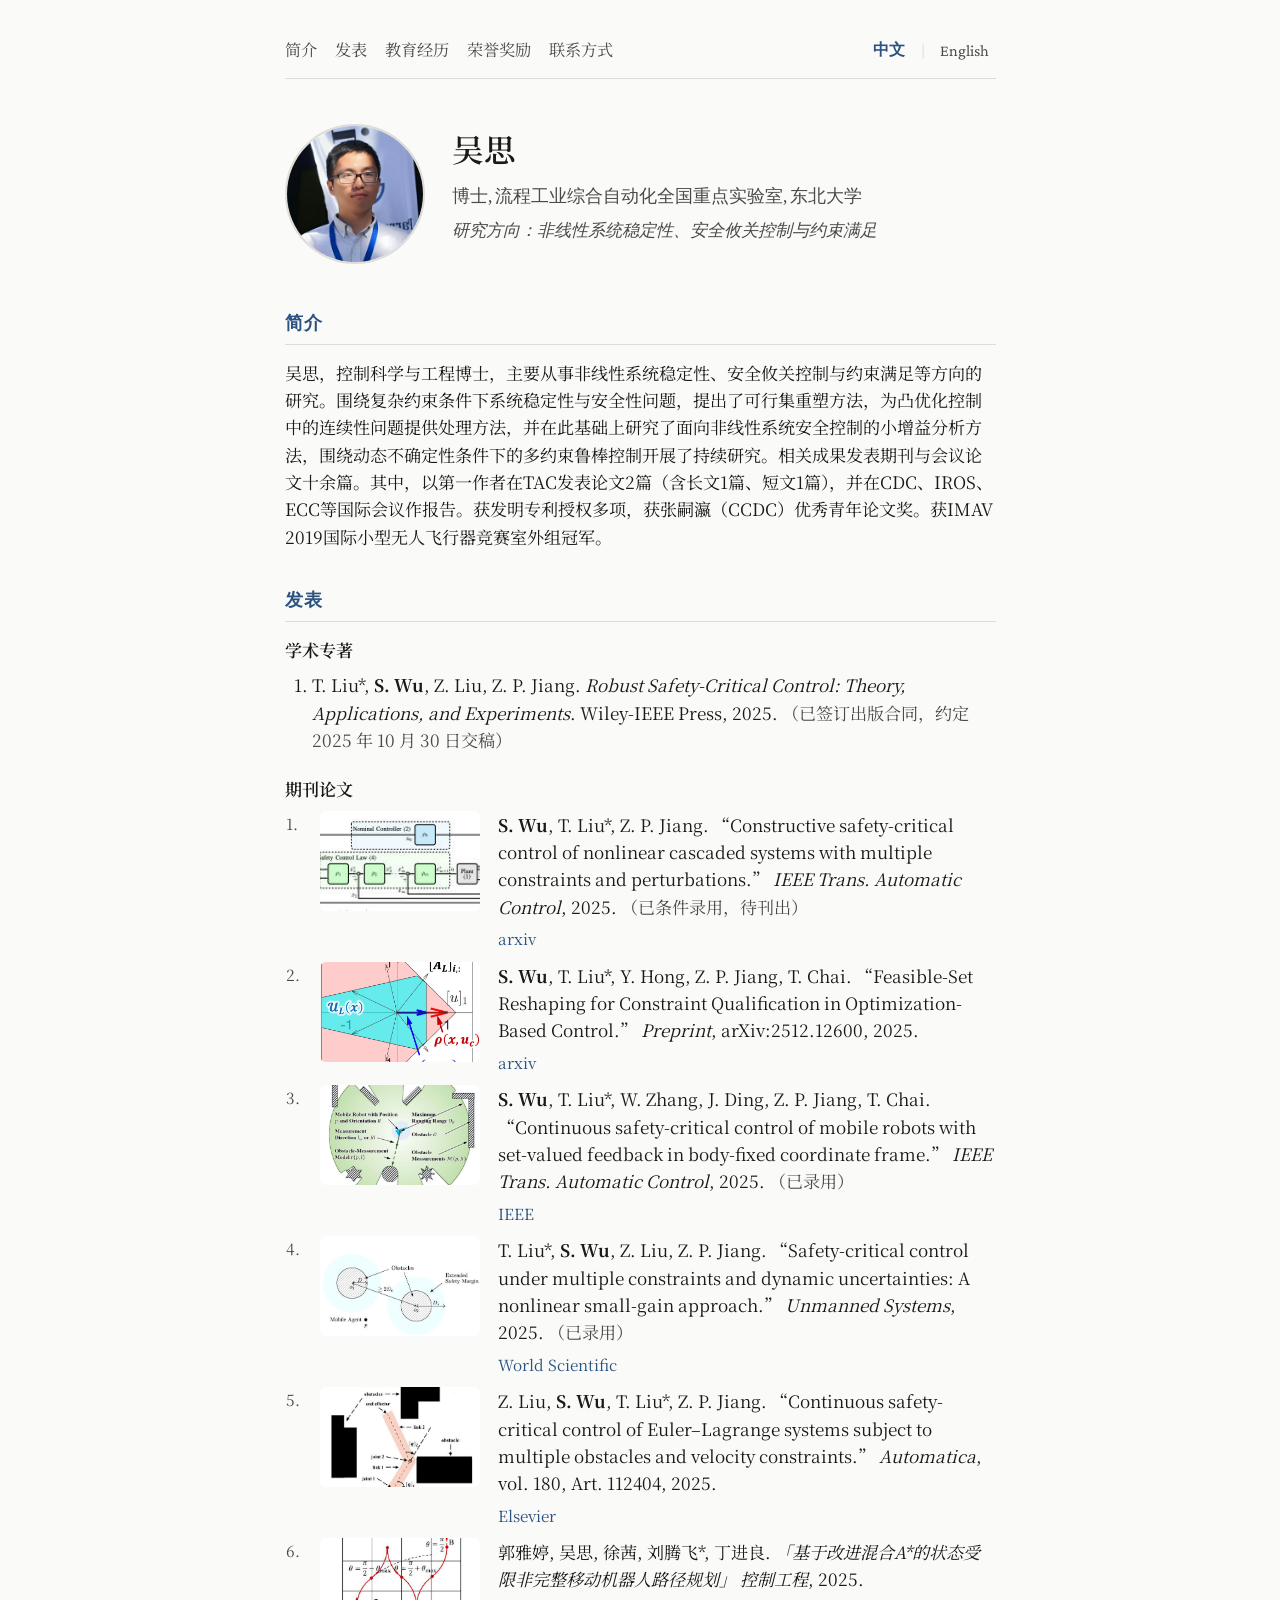
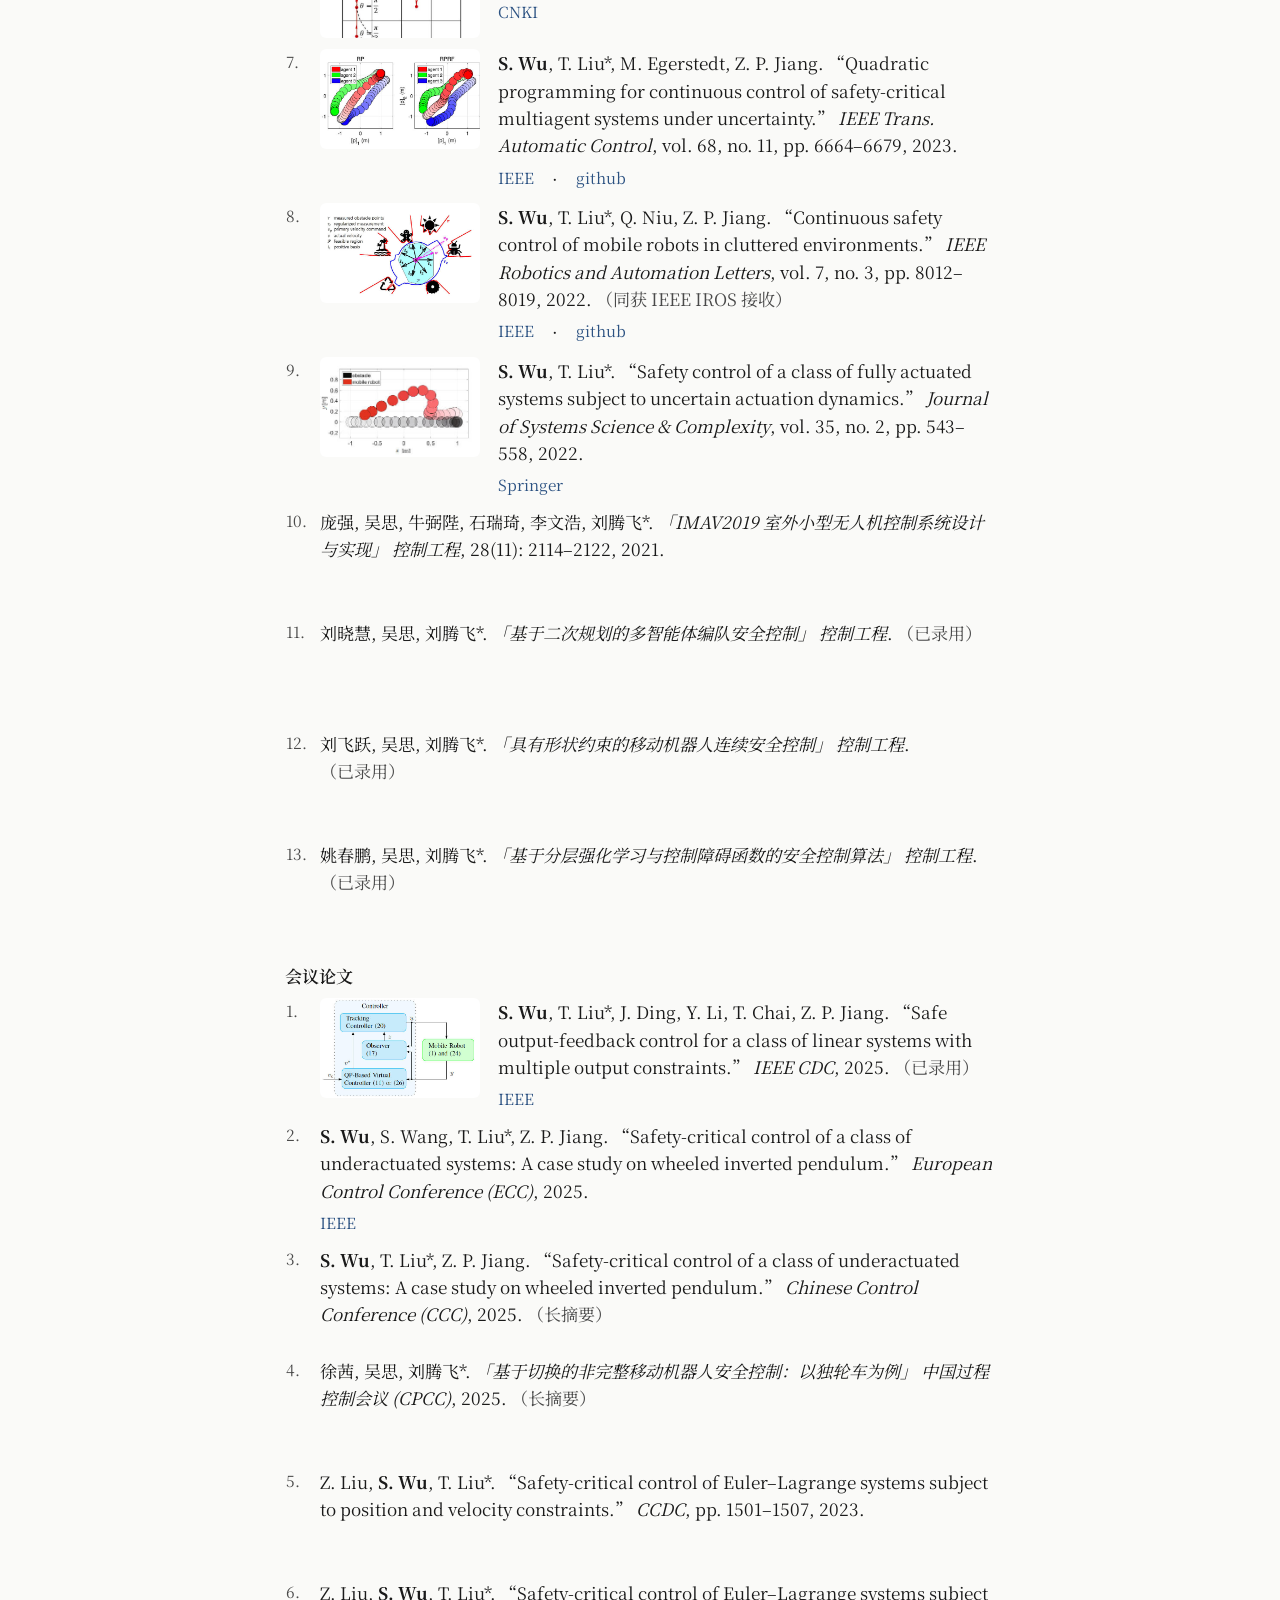
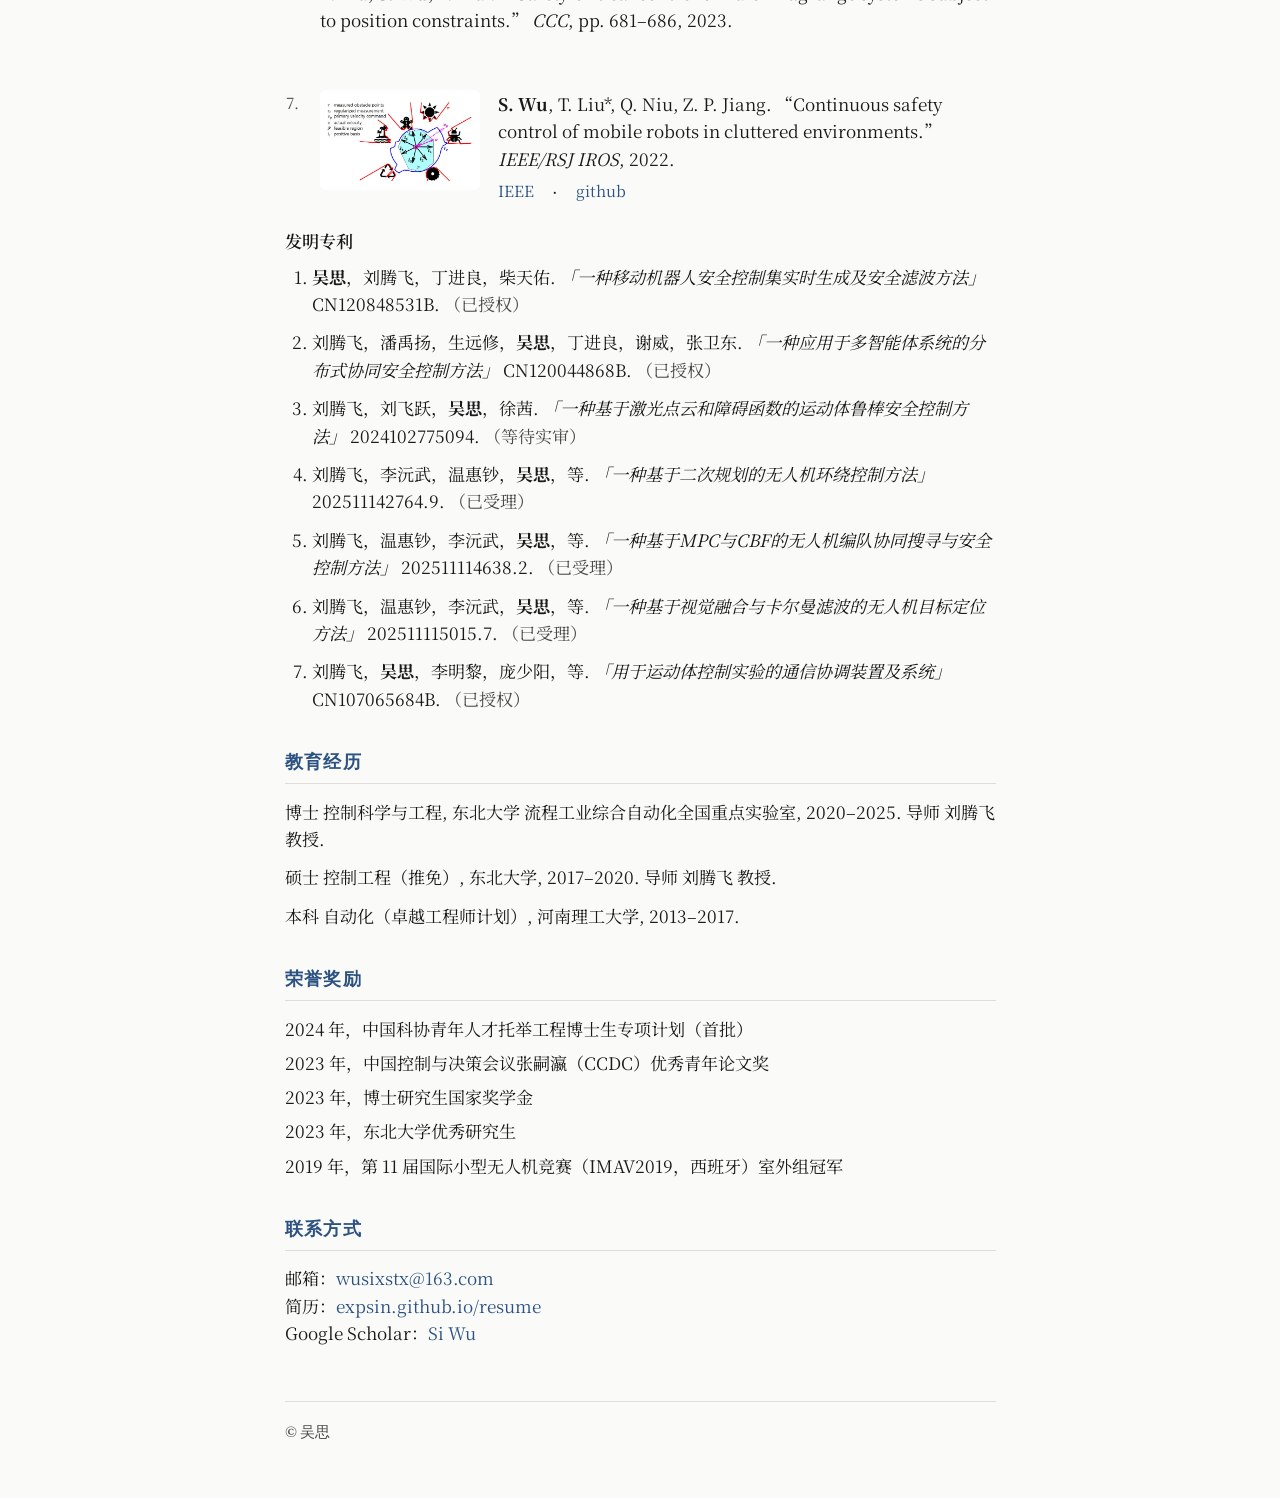
==== commit 6932e984: "Add meta tags to index.html Added meta tags for description, keywords, author, and robots." ====
--- a/index.html
+++ b/index.html
@@ -1,4 +1,9 @@
 <!DOCTYPE html>
+
+<meta name="description" content="Si Wu, Ph.D. in Control Science and Engineering. Research on safety-critical control, nonlinear systems, and constraint-satisfaction-based control.">
+<meta name="keywords" content="Si Wu, 吴思, safety-critical control, nonlinear systems, constraint satisfaction, TAC, Automatica">
+<meta name="author" content="Si Wu">
+<meta name="robots" content="index, follow">
 
 <html lang="zh">
 <head>
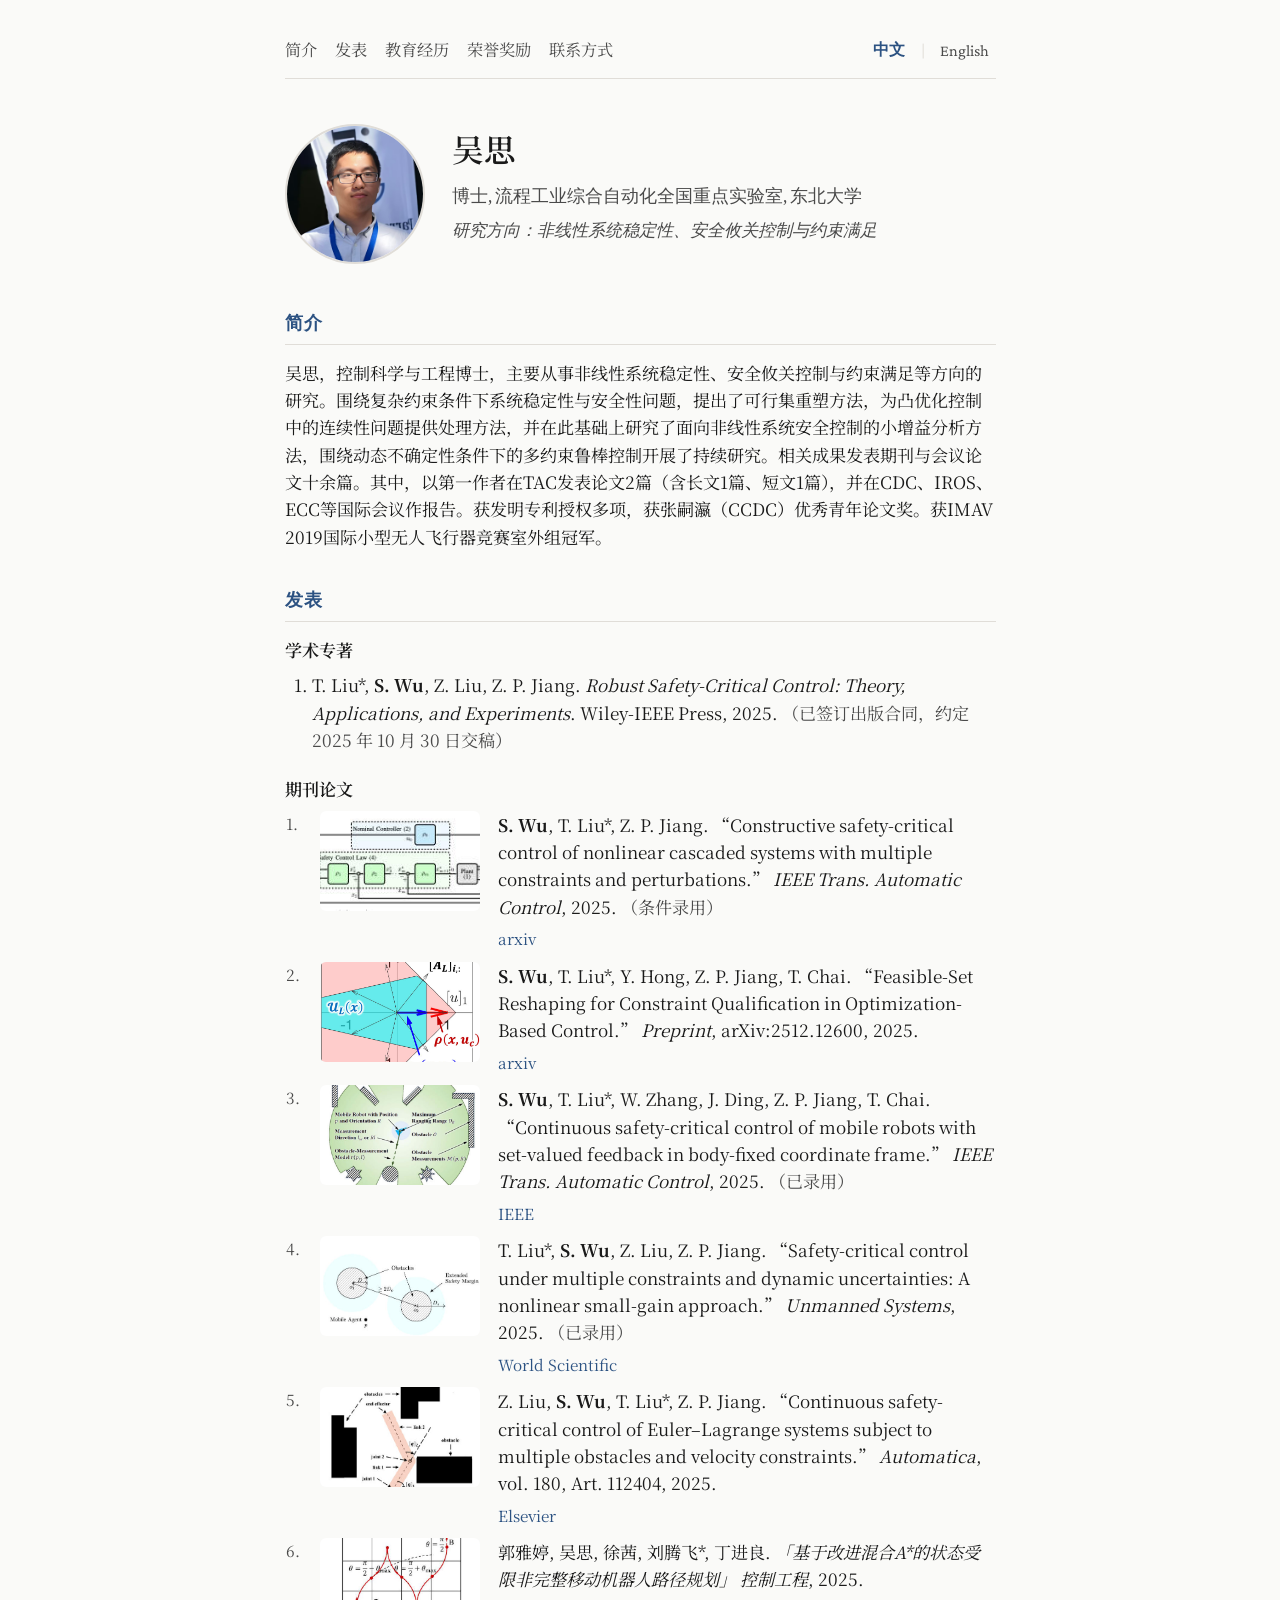
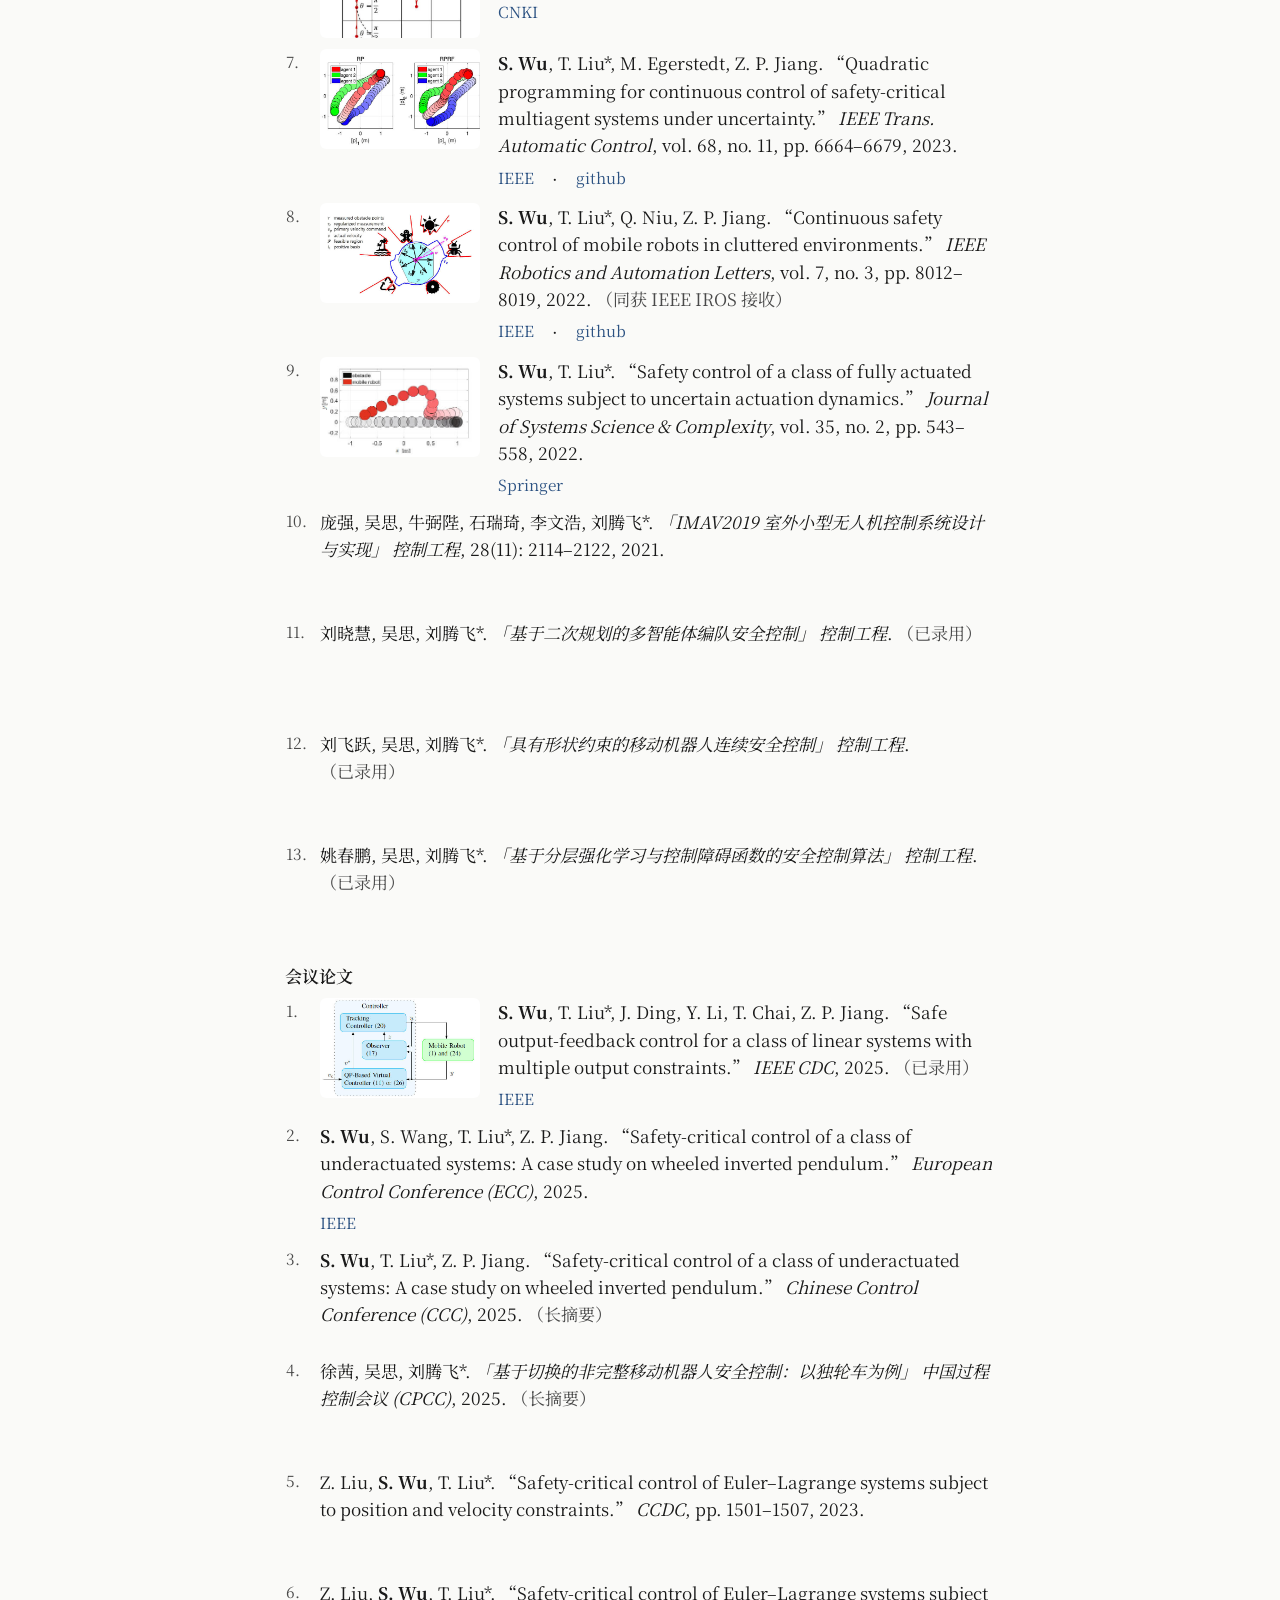
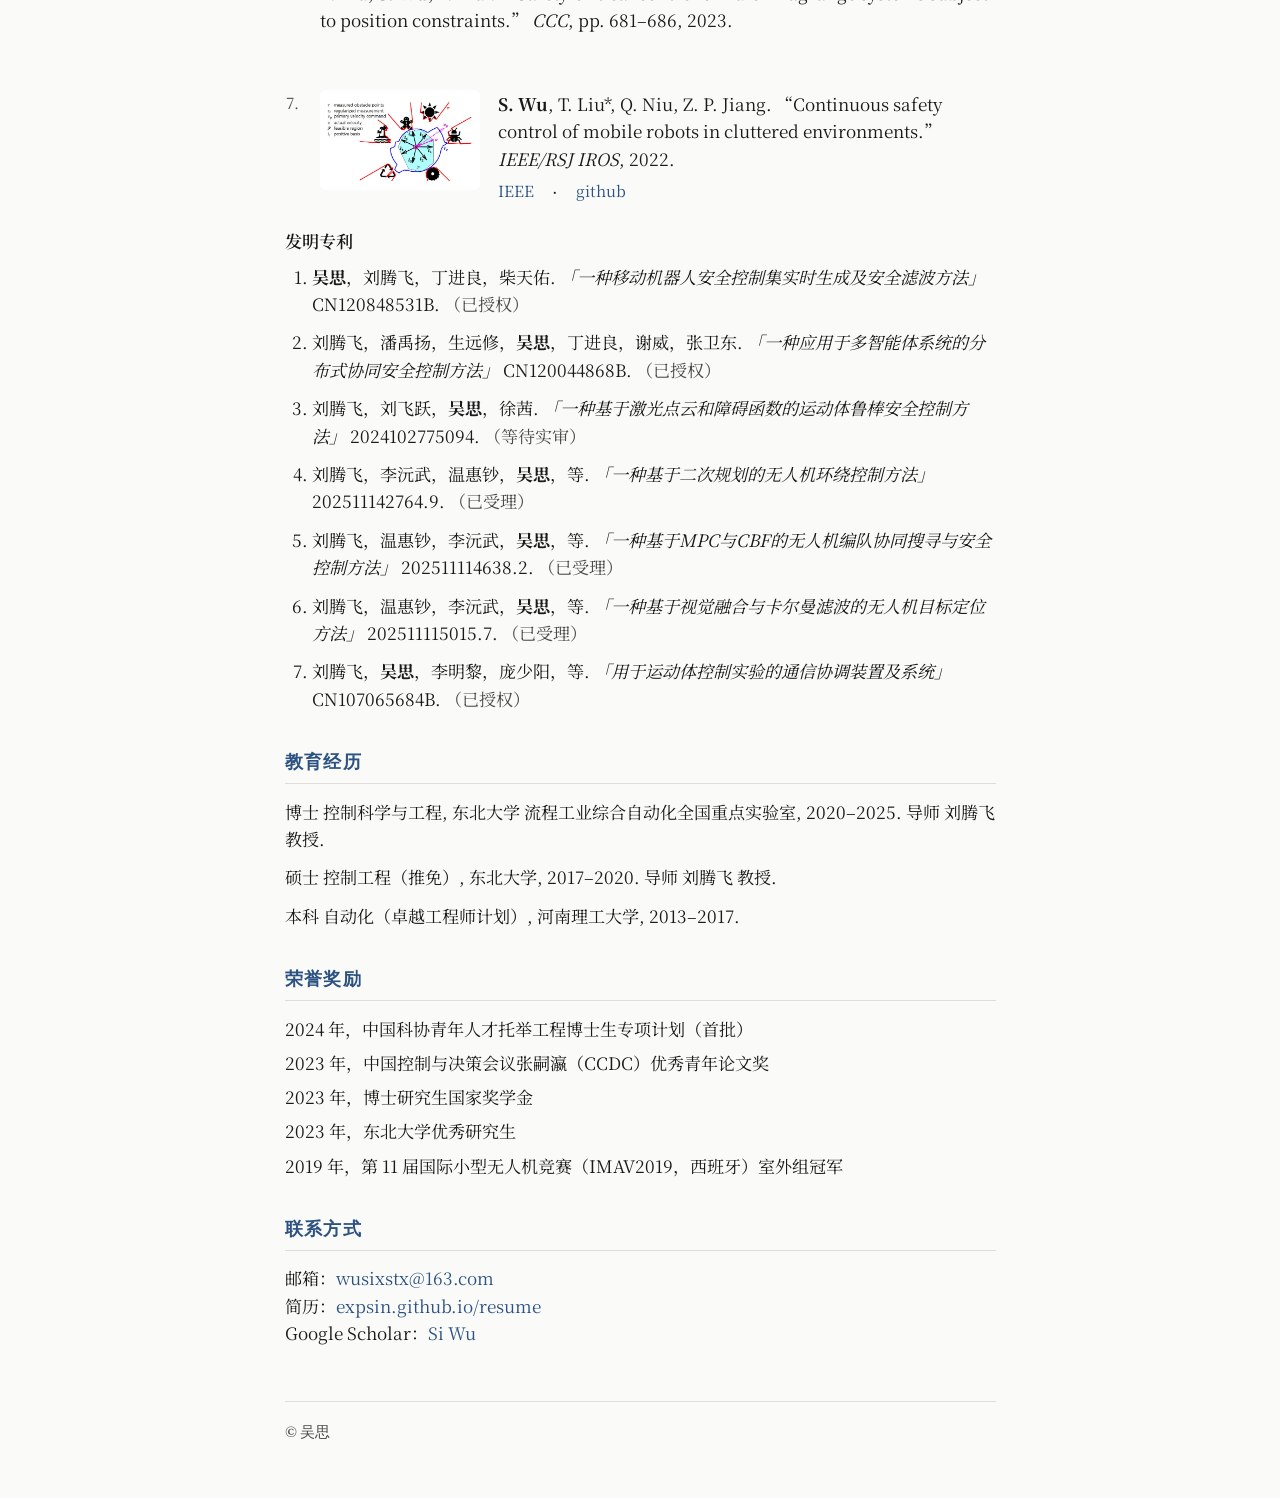
==== commit e6d8f76f: "Fix citation for journal paper in index.html" ====
--- a/index.html
+++ b/index.html
@@ -68,7 +68,7 @@
 <div class="pub-row">
 <div class="pub-media"><img alt="" src="images/pubs/tac2025constructive.jpg"/></div>
 <div class="pub-body">
-<div class="pub-cite"><strong>S. Wu</strong>, T. Liu*, Z. P. Jiang. “Constructive safety-critical control of nonlinear cascaded systems with multiple constraints and perturbations.” <em>IEEE Trans. Automatic Control</em>, 2025. <span class="pub-venue" data-zh="（已条件录用，待刊出）">(to appear; conditionally accepted).</span></div>
+<div class="pub-cite"><strong>S. Wu</strong>, T. Liu*, Z. P. Jiang. “Constructive safety-critical control of nonlinear cascaded systems with multiple constraints and perturbations.” <em>IEEE Trans. Automatic Control</em>, 2025. <span class="pub-venue" data-zh="（条件录用）">(conditionally accepted).</span></div>
 <div class="pub-links"><a href="https://arxiv.org/abs/2406.01058" rel="noopener" target="_blank">arxiv</a></div>
 </div>
 </div>
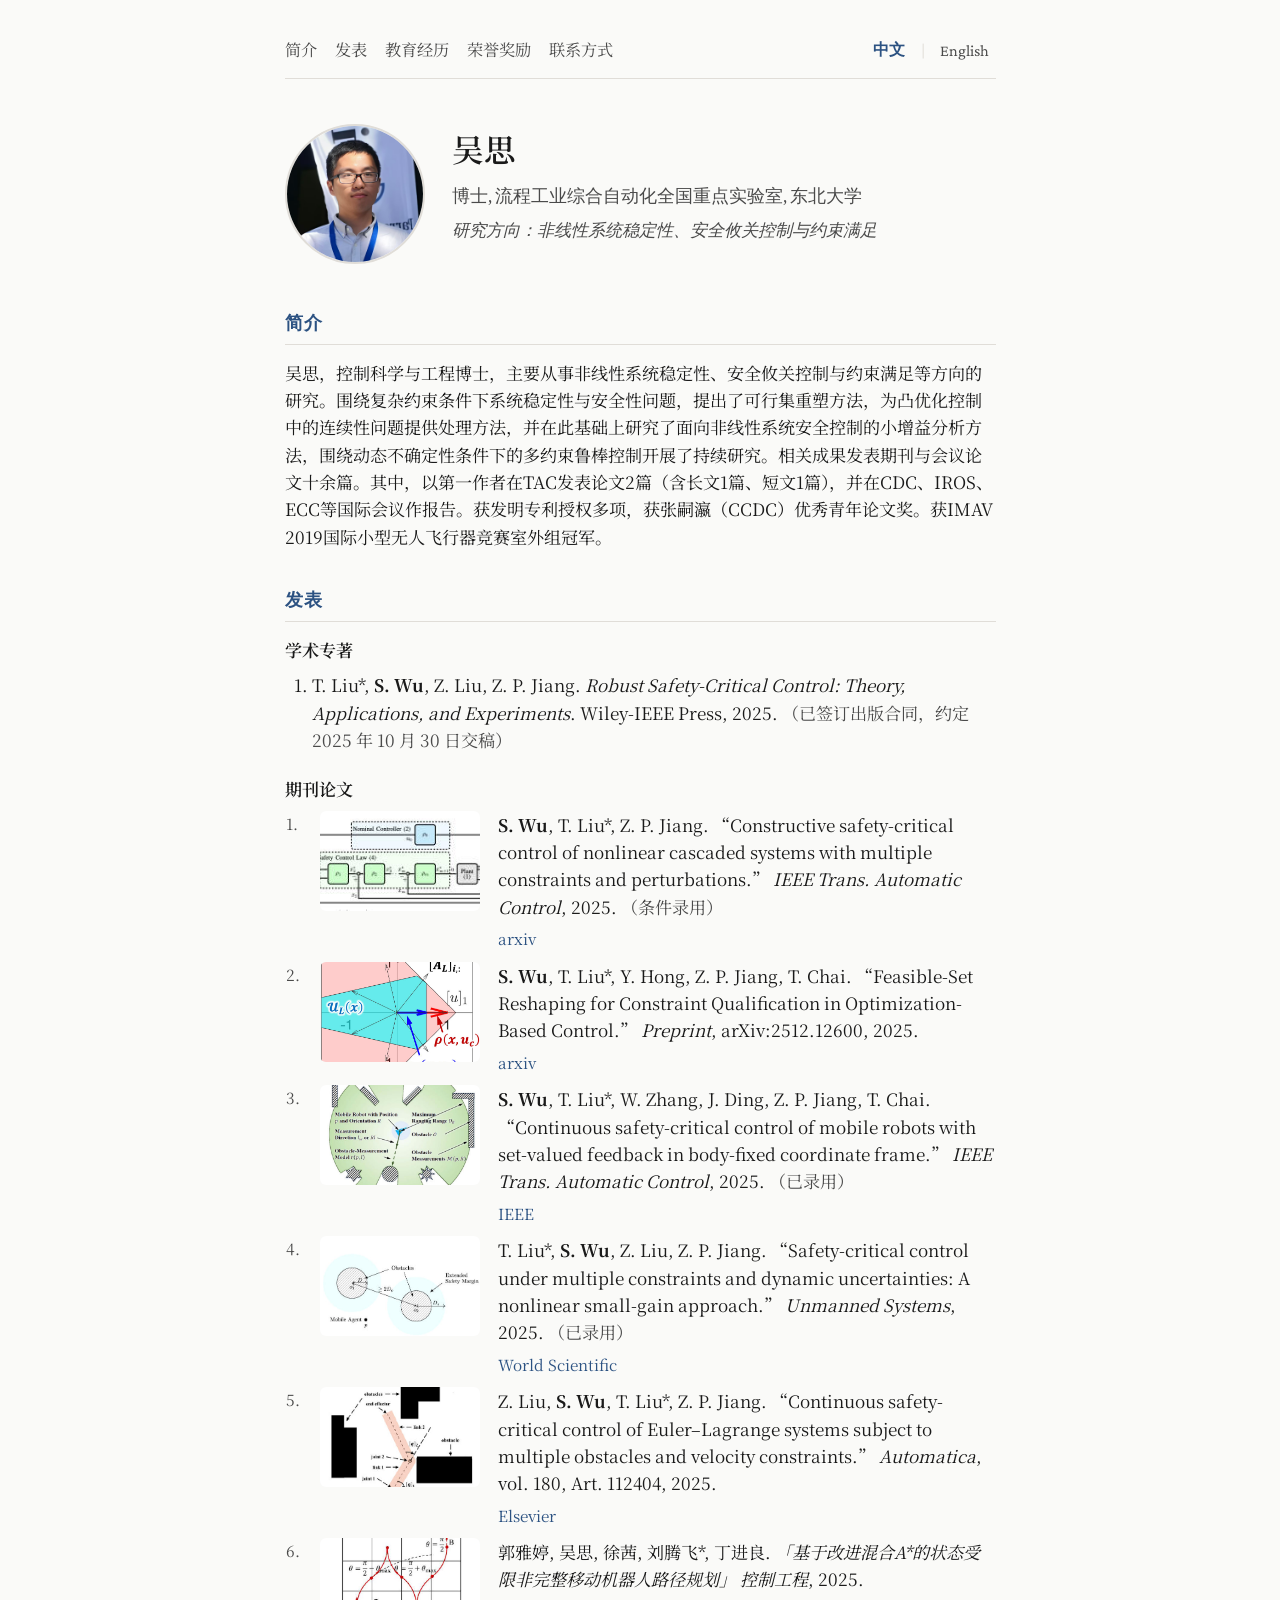
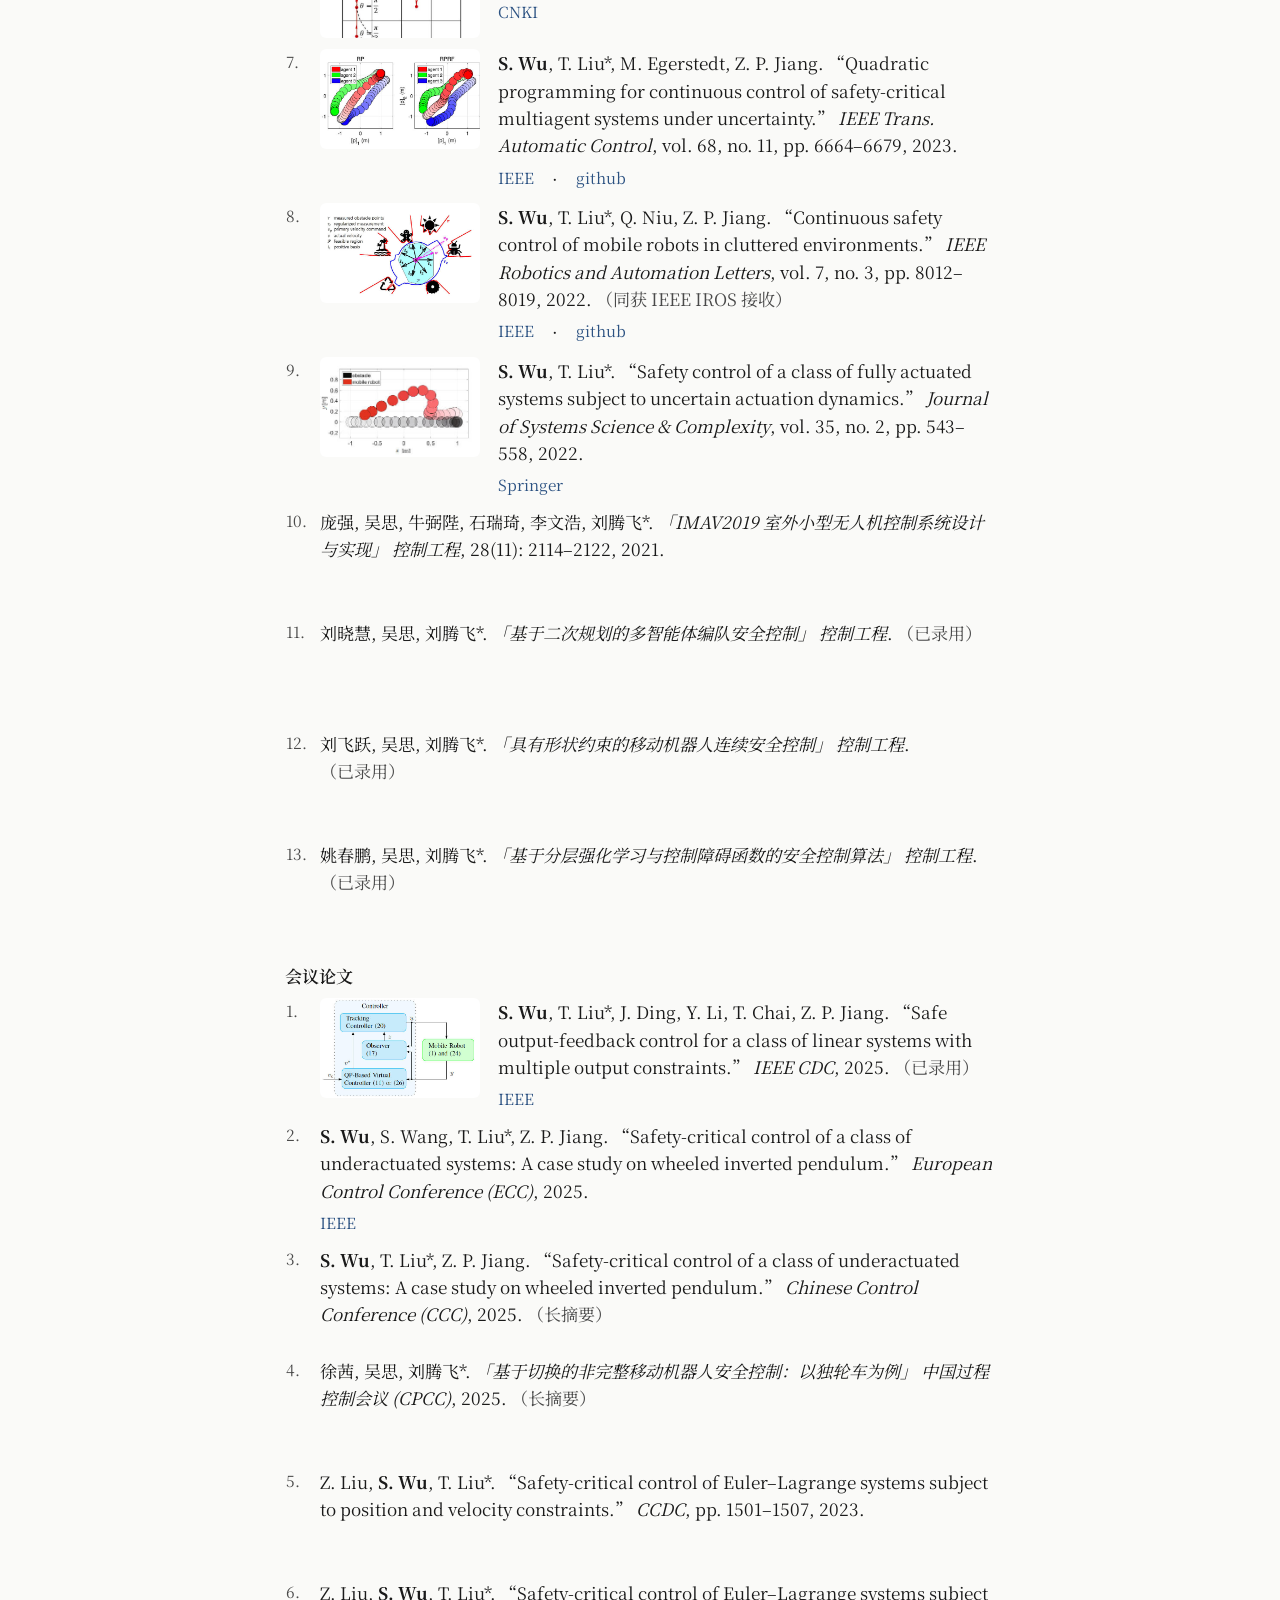
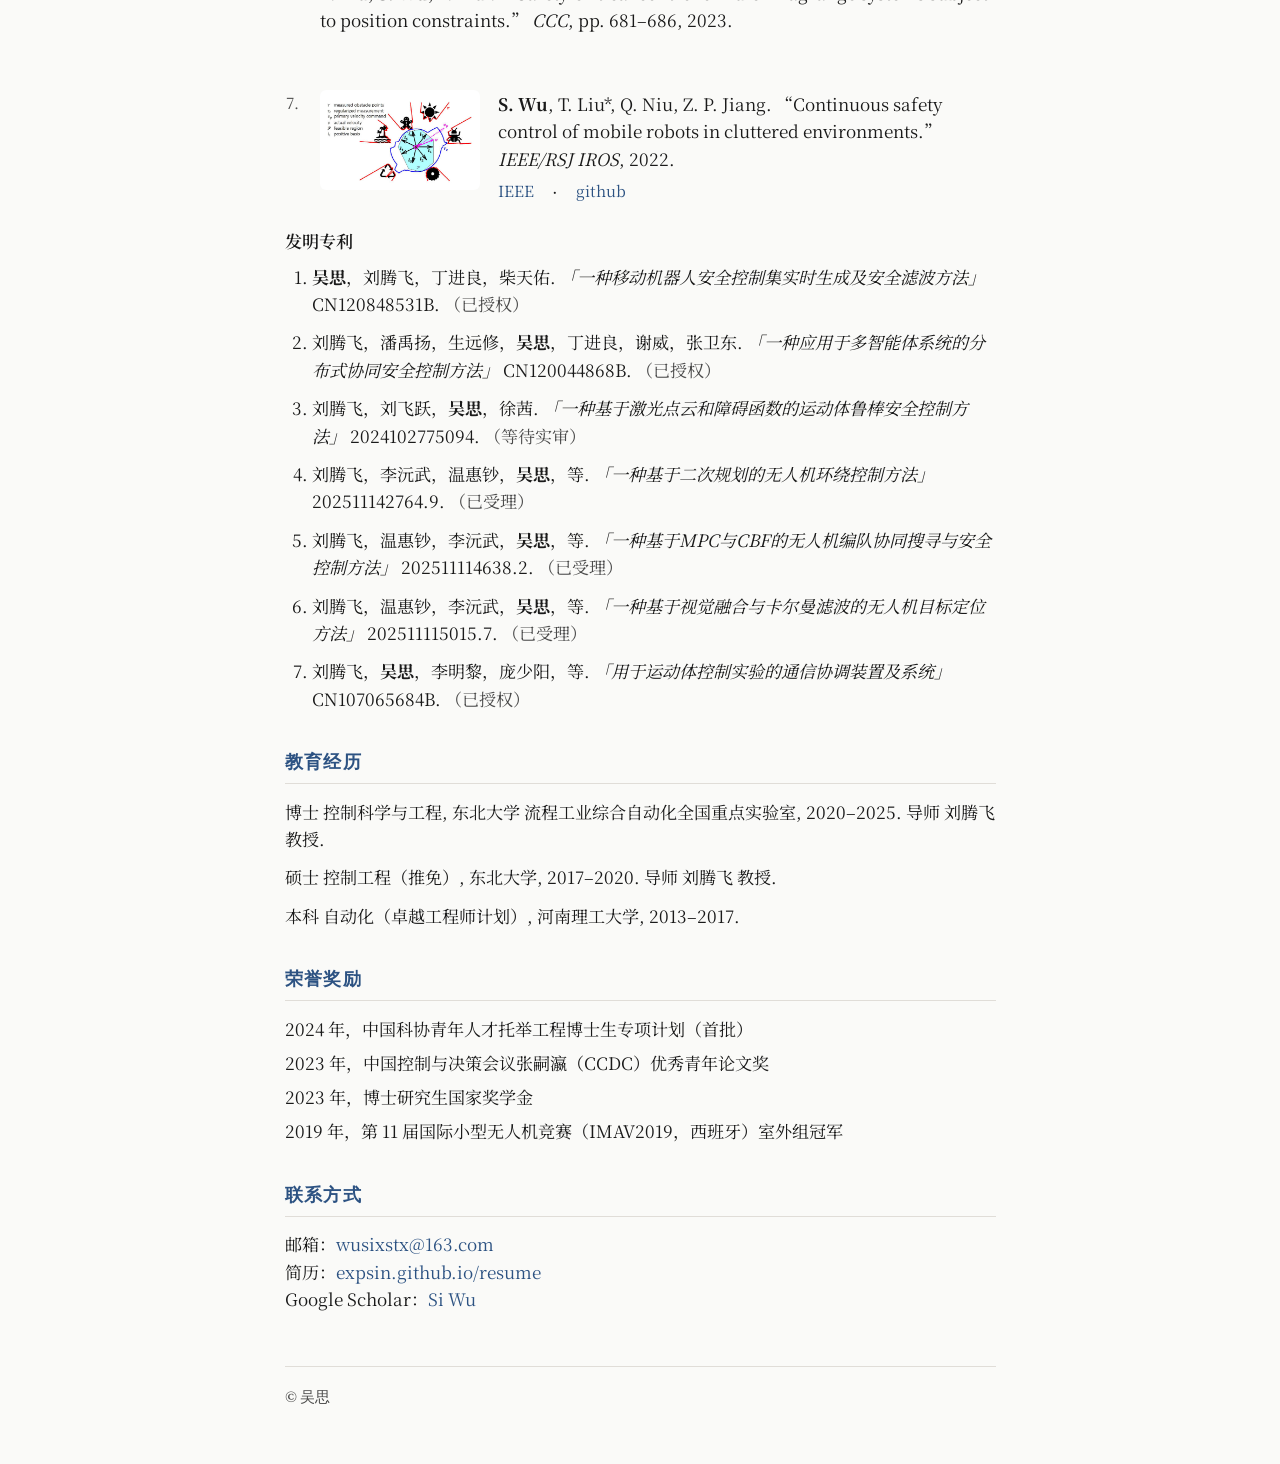
==== commit 84ef5c3a: "Remove 2023 Outstanding Graduate Student award entry Removed an entry for the 2023 Outstanding Gradu" ====
--- a/index.html
+++ b/index.html
@@ -237,7 +237,6 @@
 <li><span data-zh="2024 年，中国科协青年人才托举工程博士生专项计划（首批）">2024, CAST Youth Talent Support Program for PhD Students</span></li>
 <li><span data-zh="2023 年，中国控制与决策会议张嗣瀛（CCDC）优秀青年论文奖">2023, CCDC Zhang Siying Outstanding Youth Paper Award</span></li>
 <li><span data-zh="2023 年，博士研究生国家奖学金">2023, National Scholarship for Ph.D. Students</span></li>
-<li><span data-zh="2023 年，东北大学优秀研究生">2023, Outstanding Graduate Student, Northeastern University</span></li>
 <li><span data-zh="2019 年，第 11 届国际小型无人机竞赛（IMAV2019，西班牙）室外组冠军">2019, IMAV2019 (Spain) outdoor competition, first place</span></li>
 </ul>
 </section>
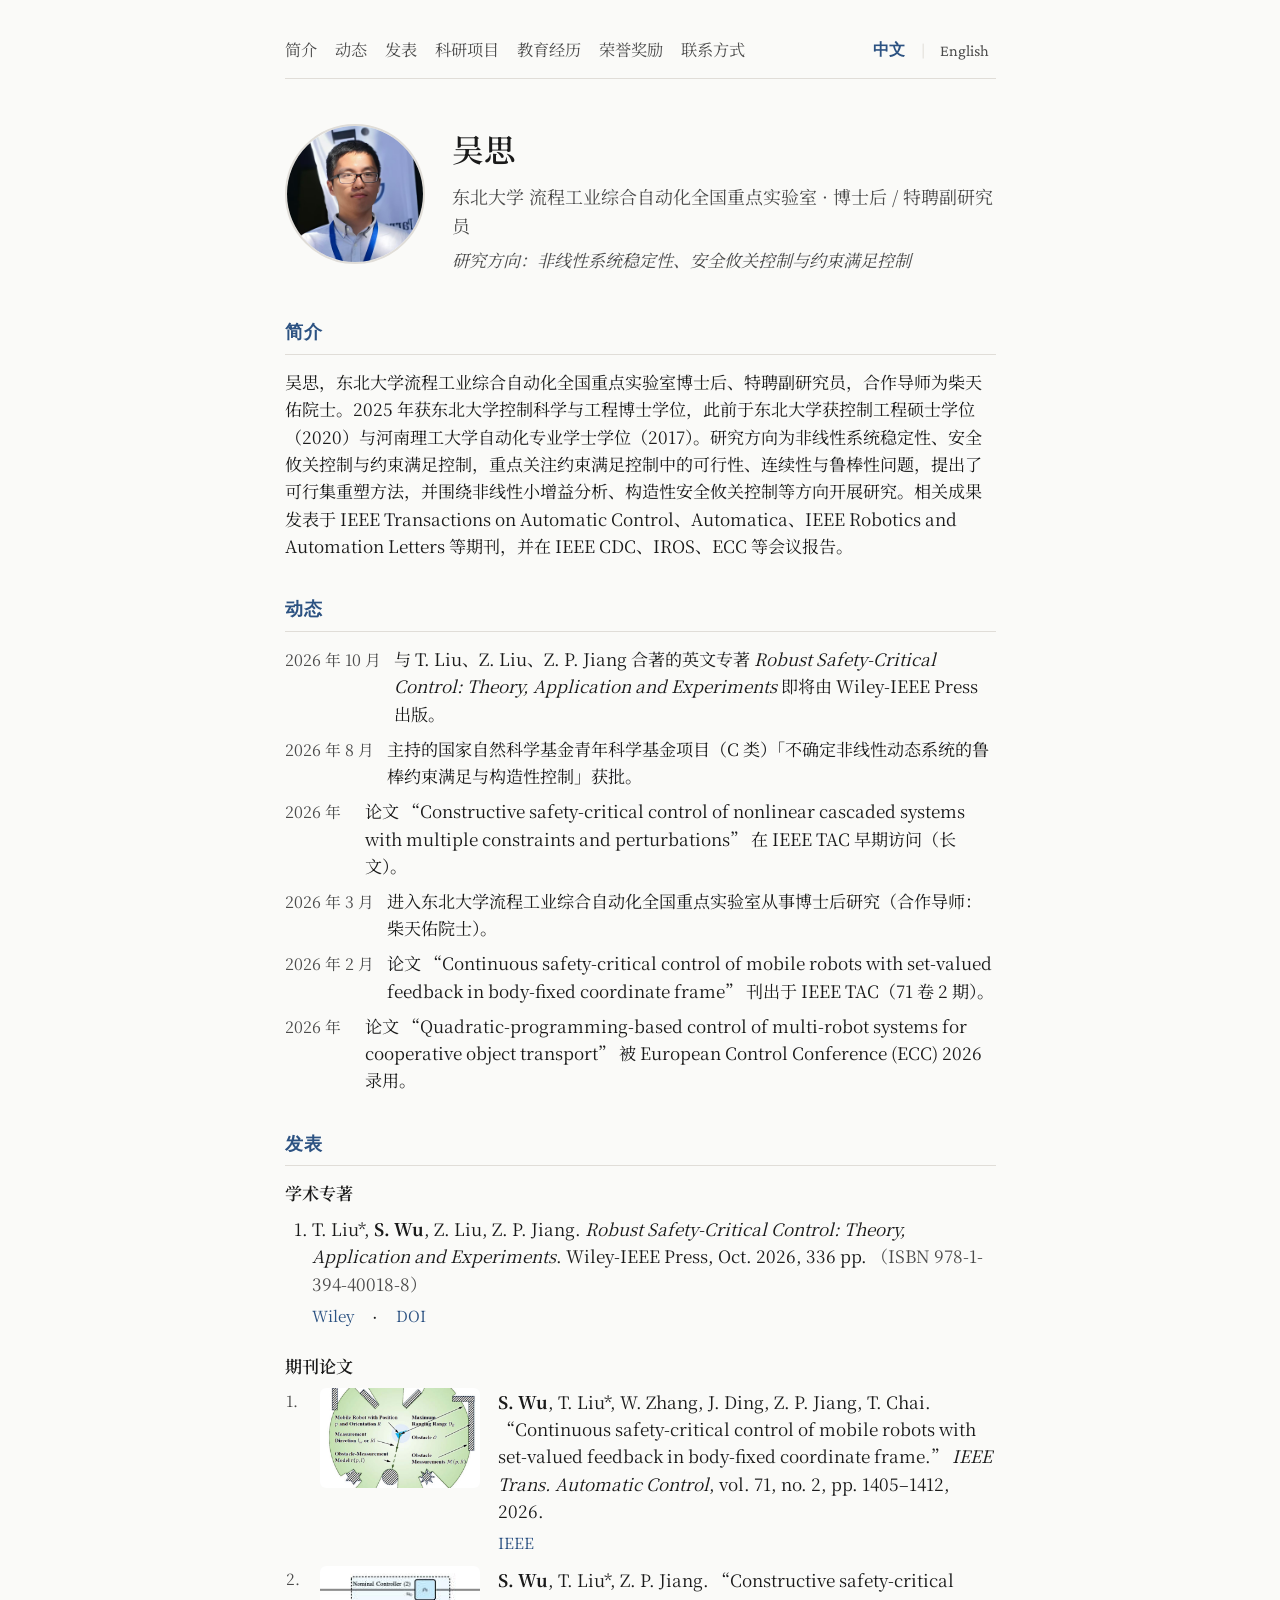
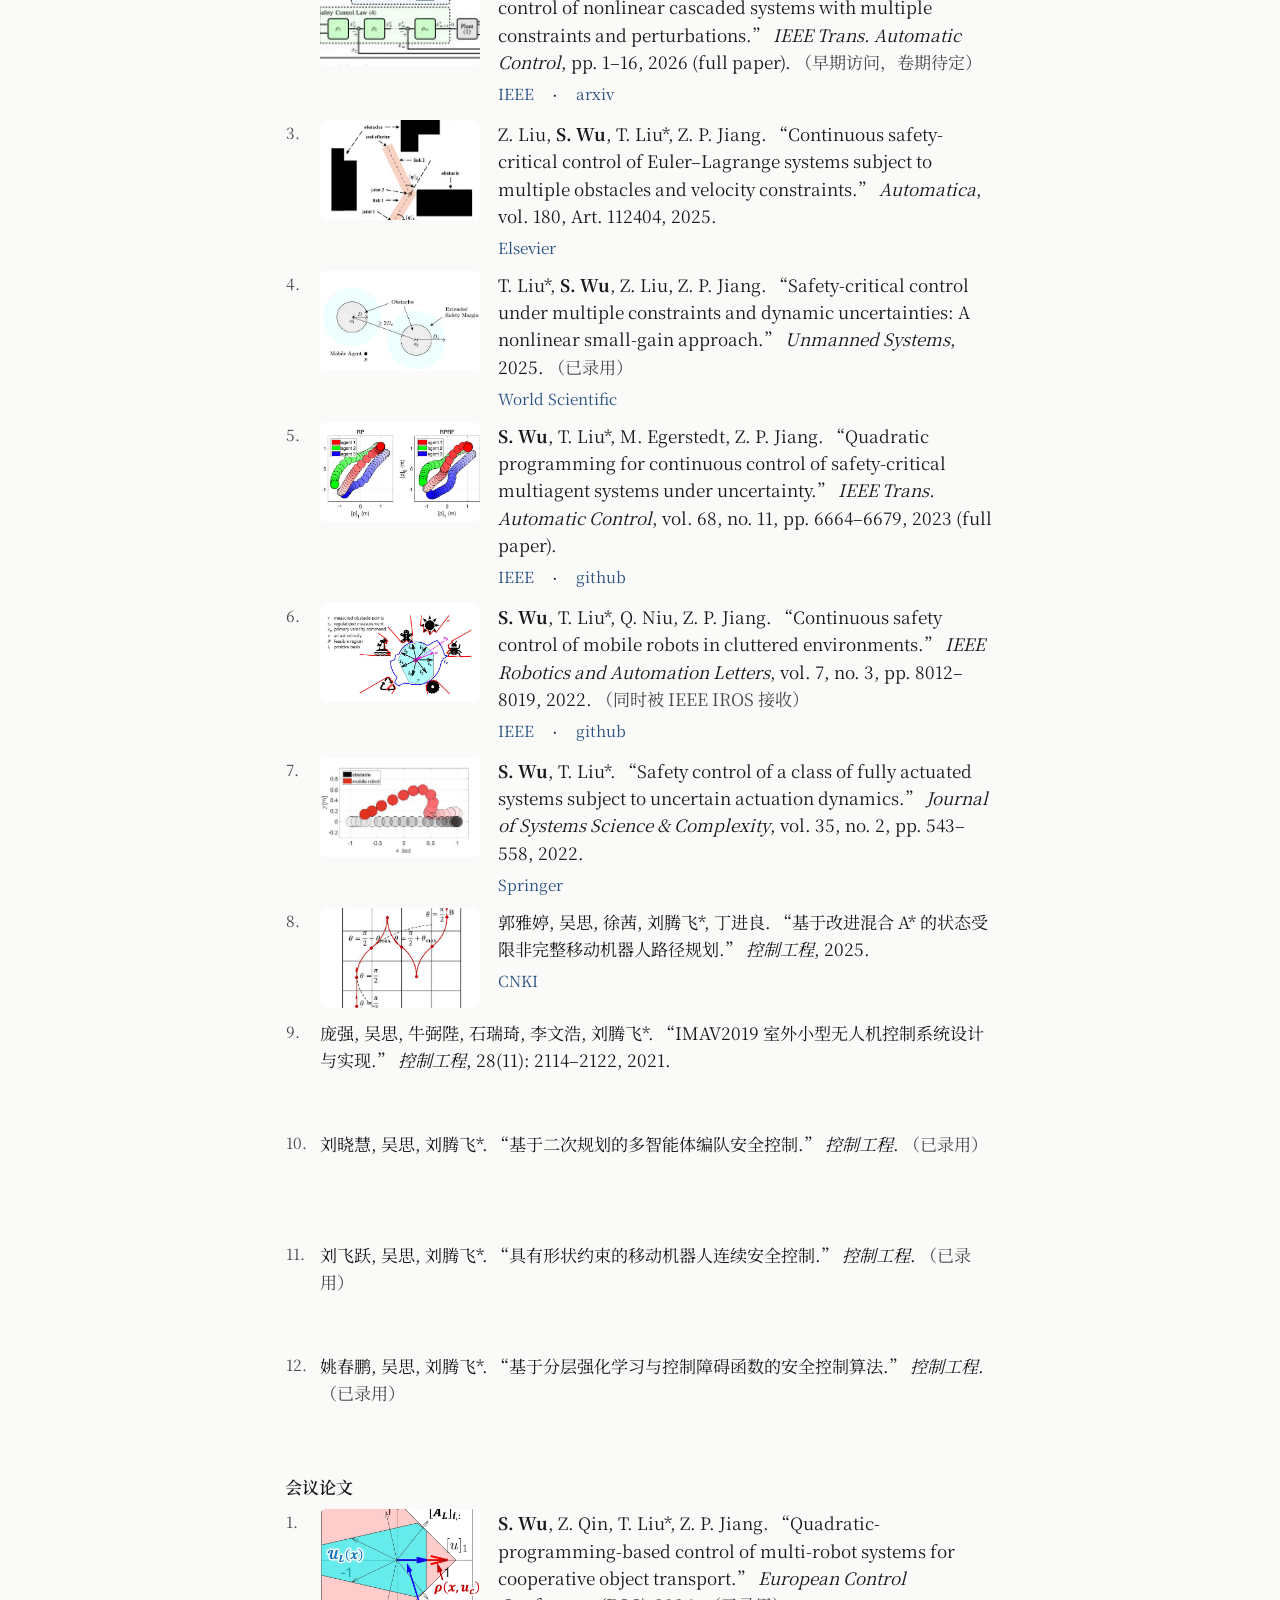
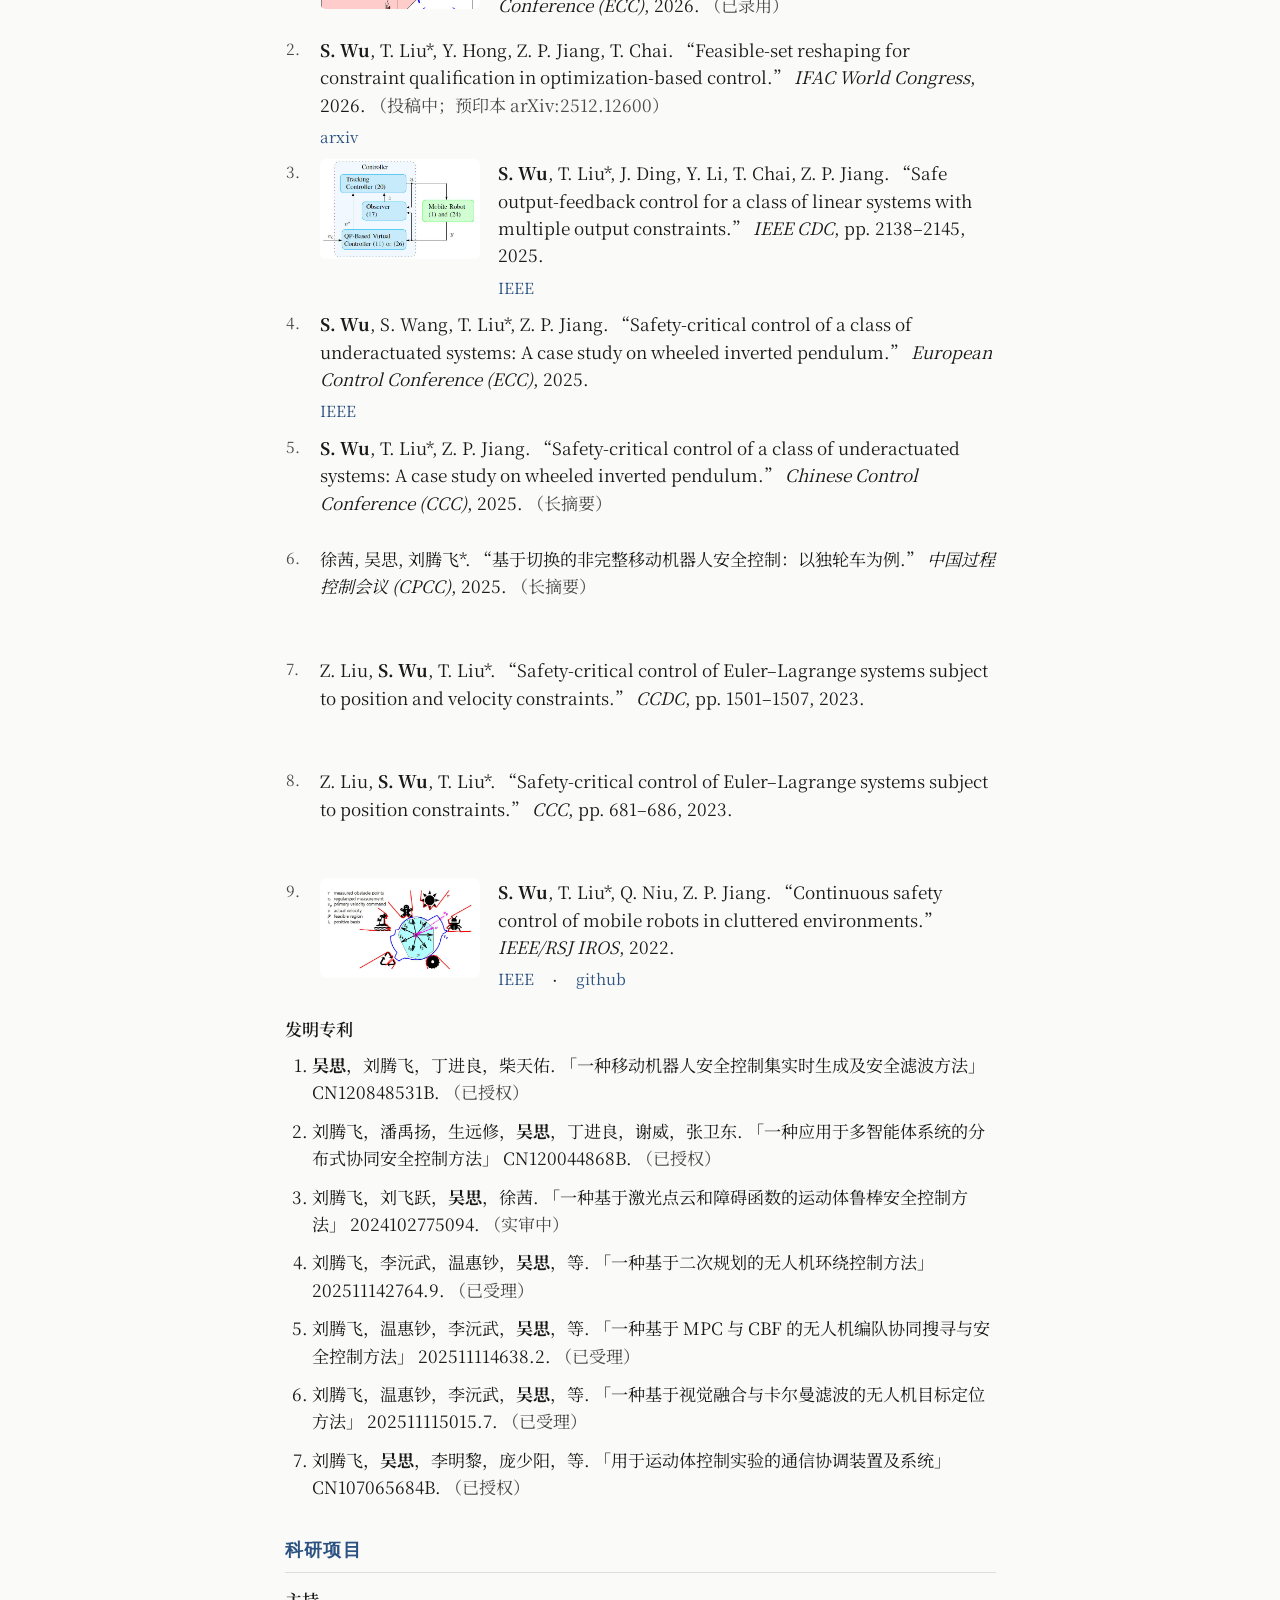
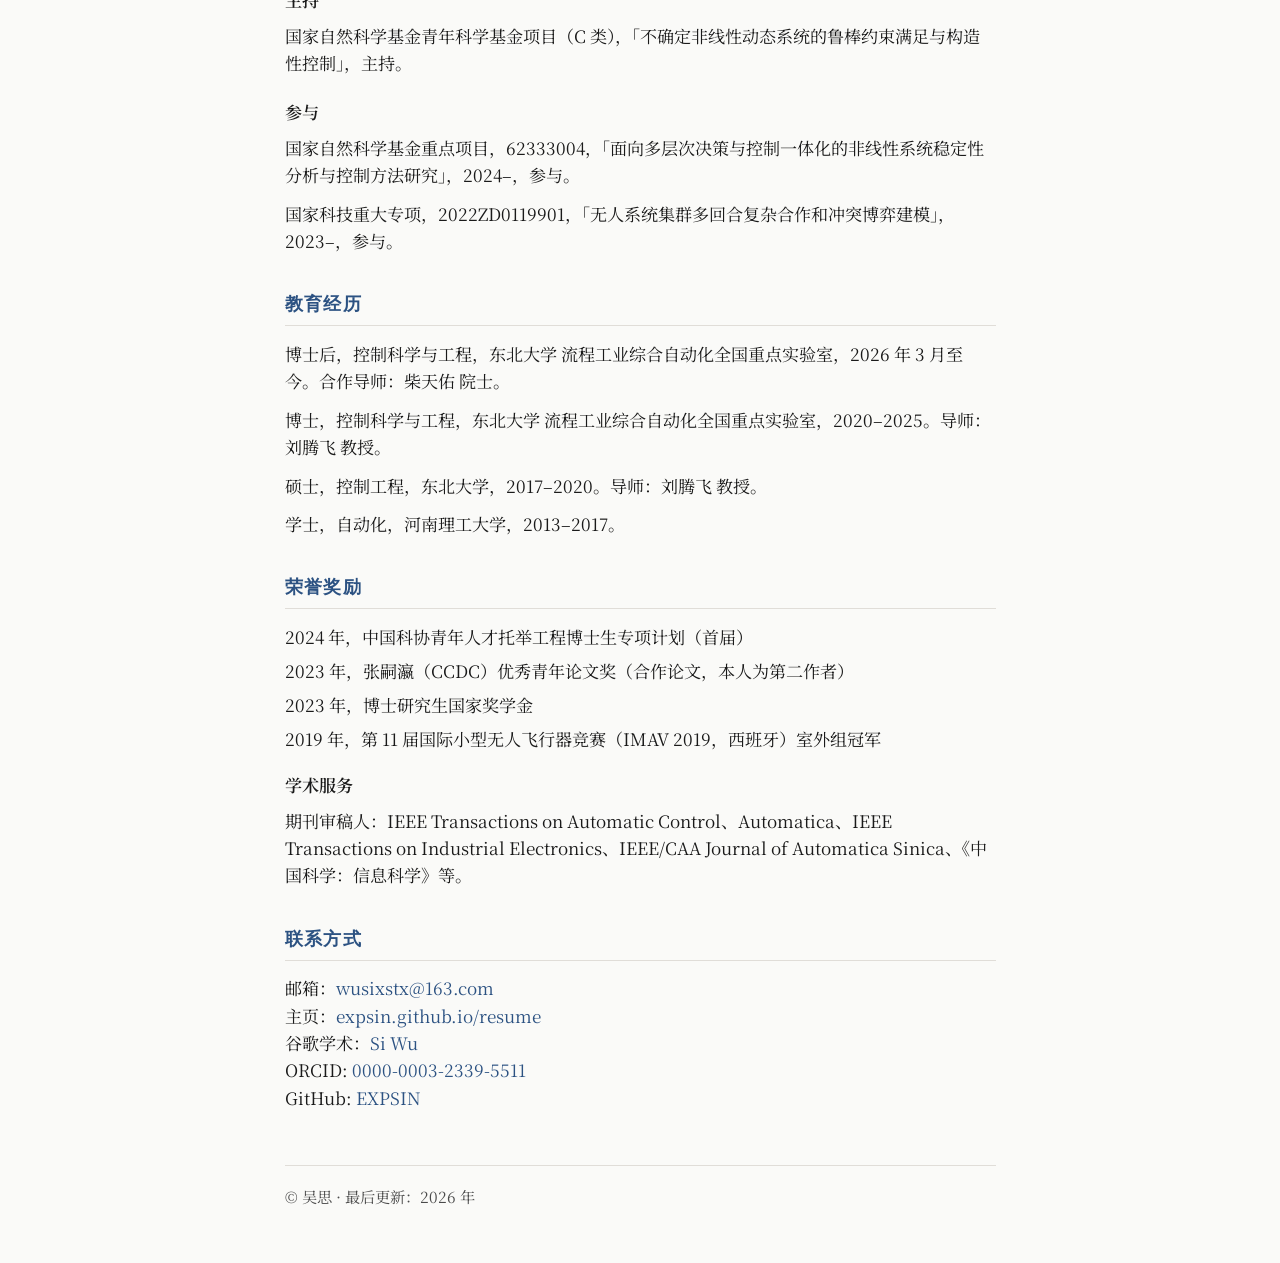
==== commit dcd19b7c: "Fix head meta SEO, make bilingual content crawlable, update publications and profile - Move meta tag" ====
--- a/index.html
+++ b/index.html
@@ -1,28 +1,86 @@
 <!DOCTYPE html>
-
-<meta name="description" content="Si Wu, Ph.D. in Control Science and Engineering. Research on safety-critical control, nonlinear systems, and constraint-satisfaction-based control.">
-<meta name="keywords" content="Si Wu, 吴思, safety-critical control, nonlinear systems, constraint satisfaction, TAC, Automatica">
-<meta name="author" content="Si Wu">
-<meta name="robots" content="index, follow">
-
-<html lang="zh">
+<html lang="zh-CN">
 <head>
 <meta charset="utf-8"/>
 <meta content="width=device-width, initial-scale=1.0" name="viewport"/>
-<title>吴思 | Si Wu</title>
+
+<title>吴思 (Si Wu) | 东北大学 流程工业综合自动化全国重点实验室</title>
+
+<meta name="description" content="吴思 (Si Wu)，东北大学流程工业综合自动化全国重点实验室博士后、特聘副研究员。研究非线性系统稳定性、安全攸关控制与约束满足控制，成果发表于 IEEE TAC、Automatica、IEEE RA-L 等期刊。"/>
+<meta name="keywords" content="吴思, Si Wu, 东北大学, 博士后, 特聘副研究员, 安全攸关控制, 约束满足控制, 非线性系统, 可行集重塑, 控制障碍函数, safety-critical control, constraint satisfaction, feasible-set reshaping, IEEE TAC, Automatica"/>
+<meta name="author" content="Si Wu"/>
+<meta name="robots" content="index, follow, max-image-preview:large"/>
+<link rel="canonical" href="https://expsin.github.io/resume/"/>
+
+<link rel="alternate" hreflang="zh-CN" href="https://expsin.github.io/resume/"/>
+<link rel="alternate" hreflang="en" href="https://expsin.github.io/resume/"/>
+<link rel="alternate" hreflang="x-default" href="https://expsin.github.io/resume/"/>
+
+<meta property="og:type" content="profile"/>
+<meta property="og:locale" content="zh_CN"/>
+<meta property="og:locale:alternate" content="en_US"/>
+<meta property="og:url" content="https://expsin.github.io/resume/"/>
+<meta property="og:site_name" content="吴思 (Si Wu)"/>
+<meta property="og:title" content="吴思 (Si Wu) | 东北大学 流程工业综合自动化全国重点实验室"/>
+<meta property="og:description" content="博士后、特聘副研究员。研究非线性系统稳定性、安全攸关控制与约束满足控制。"/>
+<meta property="og:image" content="https://expsin.github.io/resume/images/wusi.jpg"/>
+<meta name="twitter:card" content="summary"/>
+
 <link href="styles.css" rel="stylesheet"/>
 <link href="https://fonts.googleapis.com" rel="preconnect"/>
 <link crossorigin="" href="https://fonts.gstatic.com" rel="preconnect"/>
 <link href="https://fonts.googleapis.com/css2?family=Crimson+Pro:ital,wght@0,400;0,600;1,400&amp;family=Noto+Serif+SC:wght@400;600&amp;display=swap" rel="stylesheet"/>
+
+<script type="application/ld+json">
+{
+  "@context": "https://schema.org",
+  "@type": "Person",
+  "name": "Si Wu",
+  "alternateName": "吴思",
+  "url": "https://expsin.github.io/resume/",
+  "image": "https://expsin.github.io/resume/images/wusi.jpg",
+  "jobTitle": "Postdoctoral Researcher; Distinguished Associate Research Fellow",
+  "email": "mailto:wusixstx@163.com",
+  "affiliation": {
+    "@type": "Organization",
+    "name": "Northeastern University",
+    "department": "State Key Laboratory of Synthetical Automation for Process Industries"
+  },
+  "alumniOf": [
+    { "@type": "Organization", "name": "Northeastern University" },
+    { "@type": "Organization", "name": "Henan Polytechnic University" }
+  ],
+  "identifier": {
+    "@type": "PropertyValue",
+    "propertyID": "ORCID",
+    "value": "0000-0003-2339-5511"
+  },
+  "knowsAbout": [
+    "Nonlinear systems",
+    "Safety-critical control",
+    "Constraint satisfaction control",
+    "Control barrier functions",
+    "Optimization-based control"
+  ],
+  "sameAs": [
+    "https://orcid.org/0000-0003-2339-5511",
+    "https://scholar.google.com/citations?user=qIcA-9wAAAAJ&hl=en",
+    "https://github.com/EXPSIN",
+    "https://www.sciencedirect.com/author/55495133800/si-wu"
+  ]
+}
+</script>
 </head>
 <body>
 <header class="site-header">
 <nav class="top-nav">
-<a class="nav-link" href="#about"><span data-zh="简介">About</span></a>
-<a class="nav-link" href="#research"><span data-zh="发表">Publications</span></a>
-<a class="nav-link" href="#education"><span data-zh="教育经历">Education</span></a>
-<a class="nav-link" href="#honors"><span data-zh="荣誉奖励">Honors</span></a>
-<a class="nav-link" href="#contact"><span data-zh="联系方式">Contact</span></a>
+<a class="nav-link" href="#about"><span class="zh">简介</span><span class="en">About</span></a>
+<a class="nav-link" href="#news"><span class="zh">动态</span><span class="en">News</span></a>
+<a class="nav-link" href="#research"><span class="zh">发表</span><span class="en">Publications</span></a>
+<a class="nav-link" href="#projects"><span class="zh">科研项目</span><span class="en">Projects</span></a>
+<a class="nav-link" href="#education"><span class="zh">教育经历</span><span class="en">Education</span></a>
+<a class="nav-link" href="#honors"><span class="zh">荣誉奖励</span><span class="en">Honors</span></a>
+<a class="nav-link" href="#contact"><span class="zh">联系方式</span><span class="en">Contact</span></a>
 </nav>
 <nav class="lang-nav">
 <button aria-label="中文" class="lang-btn active" data-lang="zh" type="button">中文</button>
@@ -30,229 +88,311 @@
 <button aria-label="English" class="lang-btn" data-lang="en" type="button">English</button>
 </nav>
 </header>
+
 <main class="content">
 <section class="intro">
 <div class="intro-header">
-<img alt="吴思" class="photo" src="images/wusi.jpg"/>
+<img alt="吴思 (Si Wu)" class="photo" height="140" src="images/wusi.jpg" width="140"/>
 <div class="intro-text">
 <h1 class="name">
-<span data-zh="吴思">Si Wu</span>
+<span class="zh">吴思</span><span class="en">Si Wu</span>
 </h1>
 <p class="affiliation">
-<span data-zh="博士">Ph.D.</span>, <span data-zh="流程工业综合自动化全国重点实验室">State Key Laboratory of Synthetical Automation for Process Industries</span>, <span data-zh="东北大学">Northeastern University</span>
+<span class="zh">东北大学 流程工业综合自动化全国重点实验室 · 博士后 / 特聘副研究员</span>
+<span class="en">Postdoctoral Researcher, State Key Laboratory of Synthetical Automation for Process Industries, Northeastern University</span>
 </p>
 <p class="tagline">
-<span data-zh="研究方向：非线性系统稳定性、安全攸关控制与约束满足">Nonlinear system stability, safety-critical control, and constraint-satisfaction-based control</span>
+<span class="zh">研究方向：非线性系统稳定性、安全攸关控制与约束满足控制</span>
+<span class="en">Nonlinear system stability, safety-critical control, and constraint-satisfaction-based control</span>
 </p>
 </div>
 </div>
 </section>
+
 <section class="section" id="about">
 <h2 class="section-title">
-<span data-zh="简介">About</span>
-</h2>
-<p class="section-body" data-zh="吴思，控制科学与工程博士，主要从事非线性系统稳定性、安全攸关控制与约束满足等方向的研究。围绕复杂约束条件下系统稳定性与安全性问题，提出了可行集重塑方法，为凸优化控制中的连续性问题提供处理方法，并在此基础上研究了面向非线性系统安全控制的小增益分析方法，围绕动态不确定性条件下的多约束鲁棒控制开展了持续研究。相关成果发表期刊与会议论文十余篇。其中，以第一作者在TAC发表论文2篇（含长文1篇、短文1篇），并在CDC、IROS、ECC等国际会议作报告。获发明专利授权多项，获张嗣瀛（CCDC）优秀青年论文奖。获IMAV 2019国际小型无人飞行器竞赛室外组冠军。">
-        I received the Ph.D. degree in Control Science and Engineering from Northeastern University in 2025, after earning the M.E. degree in Control Engineering in 2020 and the B.E. degree in Automation in 2017. My research focuses on nonlinear system stability, safety-critical control, and constraint-satisfaction-based control. Current work includes feasible set reshaping approaches for constrained control systems, continuity analysis in convex optimization-based control, and small-gain-based analytical methods for safety-critical control of nonlinear systems under dynamic uncertainties. Related results have been published in IEEE Transactions on Automatic Control (including one regular paper and one technical note) and presented at international conferences such as IEEE CDC, IROS, and ECC. I received the Zhang Siying (CCDC) Outstanding Young Paper Award and participated in the IMAV 2019 competition held in Madrid, Spain, where our team won first place in the outdoor competition.
-      </p>
+<span class="zh">简介</span><span class="en">About</span>
+</h2>
+<div class="section-body">
+<p class="zh">吴思，东北大学流程工业综合自动化全国重点实验室博士后、特聘副研究员，合作导师为柴天佑院士。2025 年获东北大学控制科学与工程博士学位，此前于东北大学获控制工程硕士学位（2020）与河南理工大学自动化专业学士学位（2017）。研究方向为非线性系统稳定性、安全攸关控制与约束满足控制，重点关注约束满足控制中的可行性、连续性与鲁棒性问题，提出了可行集重塑方法，并围绕非线性小增益分析、构造性安全攸关控制等方向开展研究。相关成果发表于 IEEE Transactions on Automatic Control、Automatica、IEEE Robotics and Automation Letters 等期刊，并在 IEEE CDC、IROS、ECC 等会议报告。</p>
+<p class="en">I am a postdoctoral researcher and Distinguished Associate Research Fellow at the State Key Laboratory of Synthetical Automation for Process Industries, Northeastern University, working with Academician Tianyou Chai. I received the Ph.D. degree in Control Science and Engineering from Northeastern University in 2025, after earning the M.E. degree in Control Engineering (2020) and the B.E. degree in Automation (2017). My research concerns the feasibility, continuity, and robustness issues in constraint-satisfaction control; I proposed a feasible-set reshaping method and have been working on nonlinear small-gain analysis and constructive safety-critical control. Results have appeared in IEEE Transactions on Automatic Control, Automatica, and IEEE Robotics and Automation Letters, and were presented at IEEE CDC, IROS, and ECC.</p>
+</div>
+</section>
+
+<section class="section" id="news">
+<h2 class="section-title">
+<span class="zh">动态</span><span class="en">News</span>
+</h2>
+<ul class="news-list">
+<li><span class="news-date"><span class="zh">2026 年 10 月</span><span class="en">Oct 2026</span></span><span class="zh">与 T. Liu、Z. Liu、Z. P. Jiang 合著的英文专著 <em>Robust Safety-Critical Control: Theory, Application and Experiments</em> 即将由 Wiley-IEEE Press 出版。</span><span class="en">Co-authored monograph <em>Robust Safety-Critical Control: Theory, Application and Experiments</em> to appear with Wiley-IEEE Press.</span></li>
+<li><span class="news-date"><span class="zh">2026 年 8 月</span><span class="en">Aug 2026</span></span><span class="zh">主持的国家自然科学基金青年科学基金项目（C 类）「不确定非线性动态系统的鲁棒约束满足与构造性控制」获批。</span><span class="en">Awarded an NSFC Young Scientists Fund (Category C) project, “Robust constraint satisfaction and constructive control for uncertain nonlinear dynamic systems,” as PI.</span></li>
+<li><span class="news-date"><span class="zh">2026 年</span><span class="en">2026</span></span><span class="zh">论文 “Constructive safety-critical control of nonlinear cascaded systems with multiple constraints and perturbations” 在 IEEE TAC 早期访问（长文）。</span><span class="en">Paper “Constructive safety-critical control of nonlinear cascaded systems with multiple constraints and perturbations” available in IEEE TAC early access (full paper).</span></li>
+<li><span class="news-date"><span class="zh">2026 年 3 月</span><span class="en">Mar 2026</span></span><span class="zh">进入东北大学流程工业综合自动化全国重点实验室从事博士后研究（合作导师：柴天佑院士）。</span><span class="en">Began postdoctoral research at the State Key Laboratory of Synthetical Automation for Process Industries, Northeastern University.</span></li>
+<li><span class="news-date"><span class="zh">2026 年 2 月</span><span class="en">Feb 2026</span></span><span class="zh">论文 “Continuous safety-critical control of mobile robots with set-valued feedback in body-fixed coordinate frame” 刊出于 IEEE TAC（71 卷 2 期）。</span><span class="en">Paper on set-valued feedback in body-fixed coordinate frame published in IEEE TAC, vol. 71, no. 2.</span></li>
+<li><span class="news-date"><span class="zh">2026 年</span><span class="en">2026</span></span><span class="zh">论文 “Quadratic-programming-based control of multi-robot systems for cooperative object transport” 被 European Control Conference (ECC) 2026 录用。</span><span class="en">Paper “Quadratic-programming-based control of multi-robot systems for cooperative object transport” accepted to the European Control Conference (ECC) 2026.</span></li>
+</ul>
 </section>
 
 <section class="section" id="research">
 <h2 class="section-title">
-<span data-zh="发表">Publications</span>
-</h2>
-<h3 class="subsection-title"><span data-zh="学术专著">Monograph</span></h3>
+<span class="zh">发表</span><span class="en">Publications</span>
+</h2>
+
+<h3 class="subsection-title"><span class="zh">学术专著</span><span class="en">Monograph</span></h3>
 <ol class="pub-list">
-<li>T. Liu*, <strong>S. Wu</strong>, Z. Liu, Z. P. Jiang. <em>Robust Safety-Critical Control: Theory, Applications, and Experiments</em>. Wiley-IEEE Press, 2025. <span class="pub-venue" data-zh="（已签订出版合同，约定 2025 年 10 月 30 日交稿）">(under contract, manuscript due Oct 2025).</span></li>
+<li class="plain-item">T. Liu*, <strong>S. Wu</strong>, Z. Liu, Z. P. Jiang. <em>Robust Safety-Critical Control: Theory, Application and Experiments</em>. Wiley-IEEE Press, Oct. 2026, 336 pp. <span class="pub-venue"><span class="zh">（ISBN 978-1-394-40018-8）</span><span class="en">(ISBN 978-1-394-40018-8)</span></span>
+<div class="pub-links"><a href="https://www.wiley.com/en-us/robust-safety-critical-control-theory-application-and-experiments-p-9781394400188" rel="noopener" target="_blank">Wiley</a> · <a href="https://doi.org/10.1002/9781394400218" rel="noopener" target="_blank">DOI</a></div></li>
 </ol>
-<h3 class="subsection-title"><span data-zh="期刊论文">Journal Papers</span></h3><ol class="pub-list"><li class="pub-item">
-<div class="pub-row">
-<div class="pub-media"><img alt="" src="images/pubs/tac2025constructive.jpg"/></div>
-<div class="pub-body">
-<div class="pub-cite"><strong>S. Wu</strong>, T. Liu*, Z. P. Jiang. “Constructive safety-critical control of nonlinear cascaded systems with multiple constraints and perturbations.” <em>IEEE Trans. Automatic Control</em>, 2025. <span class="pub-venue" data-zh="（条件录用）">(conditionally accepted).</span></div>
-<div class="pub-links"><a href="https://arxiv.org/abs/2406.01058" rel="noopener" target="_blank">arxiv</a></div>
-</div>
-</div>
-</li><li class="pub-item"><div class="pub-row"><div class="pub-media pub-placeholder"><img alt="" src="images/pubs/ifac2026.jpg"/></div><div class="pub-body"><div class="pub-cite"><strong>S. Wu</strong>, T. Liu*, Y. Hong, Z. P. Jiang, T. Chai. “Feasible-Set Reshaping for Constraint Qualification in Optimization-Based Control.” <em>Preprint</em>, arXiv:2512.12600, 2025.</div><div class="pub-links"><a href="https://arxiv.org/abs/2512.12600" rel="noopener" target="_blank">arxiv</a></div></div></div></li><li class="pub-item">
-<div class="pub-row">
-<div class="pub-media"><img alt="" src="images/pubs/tac2025setvalued.jpg"/></div>
-<div class="pub-body">
-<div class="pub-cite"><strong>S. Wu</strong>, T. Liu*, W. Zhang, J. Ding, Z. P. Jiang, T. Chai. “Continuous safety-critical control of mobile robots with set-valued feedback in body-fixed coordinate frame.” <em>IEEE Trans. Automatic Control</em>, 2025. <span class="pub-venue" data-zh="（已录用）">(accepted).</span></div>
+
+<h3 class="subsection-title"><span class="zh">期刊论文</span><span class="en">Journal Papers</span></h3>
+<ol class="pub-list">
+<li class="pub-item">
+<div class="pub-row">
+<div class="pub-media"><img alt="" loading="lazy" src="images/pubs/tac2025setvalued.jpg"/></div>
+<div class="pub-body">
+<div class="pub-cite"><strong>S. Wu</strong>, T. Liu*, W. Zhang, J. Ding, Z. P. Jiang, T. Chai. “Continuous safety-critical control of mobile robots with set-valued feedback in body-fixed coordinate frame.” <em>IEEE Trans. Automatic Control</em>, vol. 71, no. 2, pp. 1405–1412, 2026.</div>
 <div class="pub-links"><a href="https://doi.org/10.1109/TAC.2025.3614544" rel="noopener" target="_blank">IEEE</a></div>
 </div>
 </div>
-</li><li class="pub-item">
-<div class="pub-row">
-<div class="pub-media"><img alt="" src="images/pubs/us25.jpg"/></div>
-<div class="pub-body">
-<div class="pub-cite">T. Liu*, <strong>S. Wu</strong>, Z. Liu, Z. P. Jiang. “Safety-critical control under multiple constraints and dynamic uncertainties: A nonlinear small-gain approach.” <em>Unmanned Systems</em>, 2025. <span class="pub-venue" data-zh="（已录用）">(accepted).</span></div>
-<div class="pub-links"><a href="https://doi.org/10.1142/S2301385025440108" rel="noopener" target="_blank">World Scientific</a></div></div>
-</div>
-</li><li class="pub-item">
-<div class="pub-row">
-<div class="pub-media"><img alt="" src="images/pubs/automatica2025.jpg"/></div>
+</li>
+<li class="pub-item">
+<div class="pub-row">
+<div class="pub-media"><img alt="" loading="lazy" src="images/pubs/tac2025constructive.jpg"/></div>
+<div class="pub-body">
+<div class="pub-cite"><strong>S. Wu</strong>, T. Liu*, Z. P. Jiang. “Constructive safety-critical control of nonlinear cascaded systems with multiple constraints and perturbations.” <em>IEEE Trans. Automatic Control</em>, pp. 1–16, 2026 (full paper). <span class="pub-venue"><span class="zh">（早期访问，卷期待定）</span><span class="en">(early access; volume assigned later)</span></span></div>
+<div class="pub-links"><a href="https://doi.org/10.1109/TAC.2026.3713827" rel="noopener" target="_blank">IEEE</a> · <a href="https://arxiv.org/abs/2406.01058" rel="noopener" target="_blank">arxiv</a></div>
+</div>
+</div>
+</li>
+<li class="pub-item">
+<div class="pub-row">
+<div class="pub-media"><img alt="" loading="lazy" src="images/pubs/automatica2025.jpg"/></div>
 <div class="pub-body">
 <div class="pub-cite">Z. Liu, <strong>S. Wu</strong>, T. Liu*, Z. P. Jiang. “Continuous safety-critical control of Euler–Lagrange systems subject to multiple obstacles and velocity constraints.” <em>Automatica</em>, vol. 180, Art. 112404, 2025.</div>
 <div class="pub-links"><a href="https://doi.org/10.1016/j.automatica.2025.112404" rel="noopener" target="_blank">Elsevier</a></div>
 </div>
 </div>
-</li><li class="pub-item">
-<div class="pub-row">
-<div class="pub-media"><img alt="" src="images/pubs/ce_astar.jpg"/></div>
-<div class="pub-body">
-<div class="pub-cite"><span data-zh="郭雅婷, 吴思, 徐茜, 刘腾飞*, 丁进良">Guo Yating, Wu Si, Xu Qian, Liu Tengfei*, Ding Jinliang</span>. <span class="pub-title" data-zh="「基于改进混合A*的状态受限非完整移动机器人路径规划」">“Path planning for state-constrained nonholonomic mobile robots via improved hybrid A*.”</span> <em><span data-zh="控制工程">Control Engineering</span></em>, 2025.</div>
+</li>
+<li class="pub-item">
+<div class="pub-row">
+<div class="pub-media"><img alt="" loading="lazy" src="images/pubs/us25.jpg"/></div>
+<div class="pub-body">
+<div class="pub-cite">T. Liu*, <strong>S. Wu</strong>, Z. Liu, Z. P. Jiang. “Safety-critical control under multiple constraints and dynamic uncertainties: A nonlinear small-gain approach.” <em>Unmanned Systems</em>, 2025. <span class="pub-venue"><span class="zh">（已录用）</span><span class="en">(accepted)</span></span></div>
+<div class="pub-links"><a href="https://doi.org/10.1142/S2301385025440108" rel="noopener" target="_blank">World Scientific</a></div>
+</div>
+</div>
+</li>
+<li class="pub-item">
+<div class="pub-row">
+<div class="pub-media"><img alt="" loading="lazy" src="images/pubs/tac2023.jpg"/></div>
+<div class="pub-body">
+<div class="pub-cite"><strong>S. Wu</strong>, T. Liu*, M. Egerstedt, Z. P. Jiang. “Quadratic programming for continuous control of safety-critical multiagent systems under uncertainty.” <em>IEEE Trans. Automatic Control</em>, vol. 68, no. 11, pp. 6664–6679, 2023 (full paper).</div>
+<div class="pub-links"><a href="https://ieeexplore.ieee.org/document/10043732" rel="noopener" target="_blank">IEEE</a> · <a href="https://github.com/EXPSIN/Quadratic-Programming-for-Continuous-Control-of-Safety-Critical-Multi-Agent-Systems-Under-Uncertaint" rel="noopener" target="_blank">github</a></div>
+</div>
+</div>
+</li>
+<li class="pub-item">
+<div class="pub-row">
+<div class="pub-media"><img alt="" loading="lazy" src="images/pubs/ral2022.jpg"/></div>
+<div class="pub-body">
+<div class="pub-cite"><strong>S. Wu</strong>, T. Liu*, Q. Niu, Z. P. Jiang. “Continuous safety control of mobile robots in cluttered environments.” <em>IEEE Robotics and Automation Letters</em>, vol. 7, no. 3, pp. 8012–8019, 2022. <span class="pub-venue"><span class="zh">（同时被 IEEE IROS 接收）</span><span class="en">(also accepted to IEEE IROS)</span></span></div>
+<div class="pub-links"><a href="https://ieeexplore.ieee.org/abstract/document/9811271" rel="noopener" target="_blank">IEEE</a> · <a href="https://github.com/EXPSIN/ContinuousSafetyControl4ClutteredEnvironments" rel="noopener" target="_blank">github</a></div>
+</div>
+</div>
+</li>
+<li class="pub-item">
+<div class="pub-row">
+<div class="pub-media"><img alt="" loading="lazy" src="images/pubs/jssc22.jpg"/></div>
+<div class="pub-body">
+<div class="pub-cite"><strong>S. Wu</strong>, T. Liu*. “Safety control of a class of fully actuated systems subject to uncertain actuation dynamics.” <em>Journal of Systems Science &amp; Complexity</em>, vol. 35, no. 2, pp. 543–558, 2022.</div>
+<div class="pub-links"><a href="https://doi.org/10.1007/s11424-022-2093-5" rel="noopener" target="_blank">Springer</a></div>
+</div>
+</div>
+</li>
+<li class="pub-item">
+<div class="pub-row">
+<div class="pub-media"><img alt="" loading="lazy" src="images/pubs/ce_astar.jpg"/></div>
+<div class="pub-body">
+<div class="pub-cite"><span class="zh">郭雅婷, 吴思, 徐茜, 刘腾飞*, 丁进良</span><span class="en">Y. Guo, S. Wu, Q. Xu, T. Liu*, J. Ding</span>. “<span class="zh">基于改进混合 A* 的状态受限非完整移动机器人路径规划</span><span class="en">Path planning for state-constrained nonholonomic mobile robots via improved hybrid A*</span>.” <em><span class="zh">控制工程</span><span class="en">Control Engineering</span></em>, 2025.</div>
 <div class="pub-links"><a href="https://doi.org/10.14107/j.cnki.kzgc.20240860" rel="noopener" target="_blank">CNKI</a></div>
 </div>
 </div>
-</li><li class="pub-item">
-<div class="pub-row">
-<div class="pub-media"><img alt="" src="images/pubs/tac2023.jpg"/></div>
-<div class="pub-body">
-<div class="pub-cite"><strong>S. Wu</strong>, T. Liu*, M. Egerstedt, Z. P. Jiang. “Quadratic programming for continuous control of safety-critical multiagent systems under uncertainty.” <em>IEEE Trans. Automatic Control</em>, vol. 68, no. 11, pp. 6664–6679, 2023.</div>
-<div class="pub-links"><a href="https://ieeexplore.ieee.org/document/10043732" rel="noopener" target="_blank">IEEE</a> · <a href="https://github.com/EXPSIN/Quadratic-Programming-for-Continuous-Control-of-Safety-Critical-Multi-Agent-Systems-Under-Uncertaint" rel="noopener" target="_blank">github</a></div>
-</div>
-</div>
-</li><li class="pub-item">
-<div class="pub-row">
-<div class="pub-media"><img alt="" src="images/pubs/ral2022.jpg"/></div>
-<div class="pub-body">
-<div class="pub-cite"><strong>S. Wu</strong>, T. Liu*, Q. Niu, Z. P. Jiang. “Continuous safety control of mobile robots in cluttered environments.” <em>IEEE Robotics and Automation Letters</em>, vol. 7, no. 3, pp. 8012–8019, 2022. <span class="pub-venue" data-zh="（同获 IEEE IROS 接收）">(also IEEE IROS).</span></div>
-<div class="pub-links"><a href="https://ieeexplore.ieee.org/abstract/document/9811271" rel="noopener" target="_blank">IEEE</a> · <a href="https://github.com/EXPSIN/ContinuousSafetyControl4ClutteredEnvironments" rel="noopener" target="_blank">github</a></div>
-</div>
-</div>
-</li><li class="pub-item">
-<div class="pub-row">
-<div class="pub-media"><img alt="" src="images/pubs/jssc22.jpg"/></div>
-<div class="pub-body">
-<div class="pub-cite"><strong>S. Wu</strong>, T. Liu*. “Safety control of a class of fully actuated systems subject to uncertain actuation dynamics.” <em>Journal of Systems Science &amp; Complexity</em>, vol. 35, no. 2, pp. 543–558, 2022.</div>
-<div class="pub-links"><a href="https://doi.org/10.1007/s11424-022-2093-5" rel="noopener" target="_blank">Springer</a></div></div>
-</div>
-</li><li class="pub-item">
-<div class="pub-row">
-<!-- <div class="pub-media pub-placeholder"></div> -->
-<div class="pub-body">
-<div class="pub-cite"><span data-zh="庞强, 吴思, 牛弼陛, 石瑞琦, 李文浩, 刘腾飞*">Pang Qiang, Wu Si, Niu Bibi, Shi Ruiqi, Li Wenhao, Liu Tengfei*</span>. <span class="pub-title" data-zh="「IMAV2019 室外小型无人机控制系统设计与实现」">“IMAV2019 outdoor small UAV control system design and implementation.”</span> <em><span data-zh="控制工程">Control Engineering</span></em>, 28(11): 2114–2122, 2021.</div>
-</div>
-</div>
-</li><li class="pub-item">
-<div class="pub-row">
-<!-- <div class="pub-media pub-placeholder"></div> -->
-<div class="pub-body">
-<div class="pub-cite"><span data-zh="刘晓慧, 吴思, 刘腾飞*">Liu Xiaohui, Wu Si, Liu Tengfei*</span>. <span class="pub-title" data-zh="「基于二次规划的多智能体编队安全控制」">“Safety control of multi-agent formation via quadratic programming.”</span> <em><span data-zh="控制工程">Control Engineering</span></em>. <span class="pub-venue" data-zh="（已录用）">(accepted).</span></div>
-</div>
-</div>
-</li><li class="pub-item">
-<div class="pub-row">
-<!-- <div class="pub-media pub-placeholder"></div> -->
-<div class="pub-body">
-<div class="pub-cite"><span data-zh="刘飞跃, 吴思, 刘腾飞*">Liu Feiyue, Wu Si, Liu Tengfei*</span>. <span class="pub-title" data-zh="「具有形状约束的移动机器人连续安全控制」">“Continuous safety control of mobile robots with shape constraints.”</span> <em><span data-zh="控制工程">Control Engineering</span></em>. <span class="pub-venue" data-zh="（已录用）">(accepted).</span></div>
-</div>
-</div>
-</li><li class="pub-item">
-<div class="pub-row">
-<!-- <div class="pub-media pub-placeholder"></div> -->
-<div class="pub-body">
-<div class="pub-cite"><span data-zh="姚春鹏, 吴思, 刘腾飞*">Yao Chunpeng, Wu Si, Liu Tengfei*</span>. <span class="pub-title" data-zh="「基于分层强化学习与控制障碍函数的安全控制算法」">“Safety control via hierarchical reinforcement learning and control barrier functions.”</span> <em><span data-zh="控制工程">Control Engineering</span></em>. <span class="pub-venue" data-zh="（已录用）">(accepted).</span></div>
-</div>
-</div>
-</li></ol><h3 class="subsection-title"><span data-zh="会议论文">Conference Papers</span></h3><ol class="pub-list"><li class="pub-item">
-<div class="pub-row">
-<div class="pub-media"><img alt="" src="images/pubs/cdc2025.jpg"/></div>
-<div class="pub-body">
-<div class="pub-cite"><strong>S. Wu</strong>, T. Liu*, J. Ding, Y. Li, T. Chai, Z. P. Jiang. “Safe output-feedback control for a class of linear systems with multiple output constraints.” <em>IEEE CDC</em>, 2025. <span class="pub-venue" data-zh="（已录用）">(accepted).</span></div>
+</li>
+<li class="pub-item">
+<div class="pub-row">
+<div class="pub-body">
+<div class="pub-cite"><span class="zh">庞强, 吴思, 牛弼陛, 石瑞琦, 李文浩, 刘腾飞*</span><span class="en">Q. Pang, S. Wu, B. Niu, R. Shi, W. Li, T. Liu*</span>. “<span class="zh">IMAV2019 室外小型无人机控制系统设计与实现</span><span class="en">IMAV2019 outdoor small UAV control system design and implementation</span>.” <em><span class="zh">控制工程</span><span class="en">Control Engineering</span></em>, 28(11): 2114–2122, 2021.</div>
+</div>
+</div>
+</li>
+<li class="pub-item">
+<div class="pub-row">
+<div class="pub-body">
+<div class="pub-cite"><span class="zh">刘晓慧, 吴思, 刘腾飞*</span><span class="en">X. Liu, S. Wu, T. Liu*</span>. “<span class="zh">基于二次规划的多智能体编队安全控制</span><span class="en">Safety control of multi-agent formation via quadratic programming</span>.” <em><span class="zh">控制工程</span><span class="en">Control Engineering</span></em>. <span class="pub-venue"><span class="zh">（已录用）</span><span class="en">(accepted)</span></span></div>
+</div>
+</div>
+</li>
+<li class="pub-item">
+<div class="pub-row">
+<div class="pub-body">
+<div class="pub-cite"><span class="zh">刘飞跃, 吴思, 刘腾飞*</span><span class="en">F. Liu, S. Wu, T. Liu*</span>. “<span class="zh">具有形状约束的移动机器人连续安全控制</span><span class="en">Continuous safety control of mobile robots with shape constraints</span>.” <em><span class="zh">控制工程</span><span class="en">Control Engineering</span></em>. <span class="pub-venue"><span class="zh">（已录用）</span><span class="en">(accepted)</span></span></div>
+</div>
+</div>
+</li>
+<li class="pub-item">
+<div class="pub-row">
+<div class="pub-body">
+<div class="pub-cite"><span class="zh">姚春鹏, 吴思, 刘腾飞*</span><span class="en">C. Yao, S. Wu, T. Liu*</span>. “<span class="zh">基于分层强化学习与控制障碍函数的安全控制算法</span><span class="en">Safety control via hierarchical reinforcement learning and control barrier functions</span>.” <em><span class="zh">控制工程</span><span class="en">Control Engineering</span></em>. <span class="pub-venue"><span class="zh">（已录用）</span><span class="en">(accepted)</span></span></div>
+</div>
+</div>
+</li>
+</ol>
+
+<h3 class="subsection-title"><span class="zh">会议论文</span><span class="en">Conference Papers</span></h3>
+<ol class="pub-list">
+<li class="pub-item">
+<div class="pub-row">
+<div class="pub-media"><img alt="" loading="lazy" src="images/pubs/ifac2026.jpg"/></div>
+<div class="pub-body">
+<div class="pub-cite"><strong>S. Wu</strong>, Z. Qin, T. Liu*, Z. P. Jiang. “Quadratic-programming-based control of multi-robot systems for cooperative object transport.” <em>European Control Conference (ECC)</em>, 2026. <span class="pub-venue"><span class="zh">（已录用）</span><span class="en">(accepted)</span></span></div>
+</div>
+</div>
+</li>
+<li class="pub-item">
+<div class="pub-row">
+<div class="pub-body">
+<div class="pub-cite"><strong>S. Wu</strong>, T. Liu*, Y. Hong, Z. P. Jiang, T. Chai. “Feasible-set reshaping for constraint qualification in optimization-based control.” <em>IFAC World Congress</em>, 2026. <span class="pub-venue"><span class="zh">（投稿中；预印本 arXiv:2512.12600）</span><span class="en">(under review; preprint arXiv:2512.12600)</span></span></div>
+<div class="pub-links"><a href="https://arxiv.org/abs/2512.12600" rel="noopener" target="_blank">arxiv</a></div>
+</div>
+</div>
+</li>
+<li class="pub-item">
+<div class="pub-row">
+<div class="pub-media"><img alt="" loading="lazy" src="images/pubs/cdc2025.jpg"/></div>
+<div class="pub-body">
+<div class="pub-cite"><strong>S. Wu</strong>, T. Liu*, J. Ding, Y. Li, T. Chai, Z. P. Jiang. “Safe output-feedback control for a class of linear systems with multiple output constraints.” <em>IEEE CDC</em>, pp. 2138–2145, 2025.</div>
 <div class="pub-links"><a href="https://doi.org/10.1109/CDC57313.2025.11312984" rel="noopener" target="_blank">IEEE</a></div>
 </div>
 </div>
-</li><li class="pub-item">
-<div class="pub-row">
-<!-- <div class="pub-media"><img alt="" src="images/pubs/ecc2025.jpg"/></div> -->
+</li>
+<li class="pub-item">
+<div class="pub-row">
 <div class="pub-body">
 <div class="pub-cite"><strong>S. Wu</strong>, S. Wang, T. Liu*, Z. P. Jiang. “Safety-critical control of a class of underactuated systems: A case study on wheeled inverted pendulum.” <em>European Control Conference (ECC)</em>, 2025.</div>
 <div class="pub-links"><a href="https://ieeexplore.ieee.org/document/11187076" rel="noopener" target="_blank">IEEE</a></div>
 </div>
 </div>
-</li><li class="pub-item">
-<div class="pub-row">
-<!-- <div class="pub-media pub-placeholder"></div> -->
-<div class="pub-body">
-<div class="pub-cite"><strong>S. Wu</strong>, T. Liu*, Z. P. Jiang. “Safety-critical control of a class of underactuated systems: A case study on wheeled inverted pendulum.” <em>Chinese Control Conference (CCC)</em>, 2025. <span class="pub-venue" data-zh="（长摘要）">(extended abstract).</span></div>
-</div>
-</div>
-</li><li class="pub-item">
-<div class="pub-row">
-<!-- <div class="pub-media pub-placeholder"></div> -->
-<div class="pub-body">
-<div class="pub-cite"><span data-zh="徐茜, 吴思, 刘腾飞*">Xu Qian, Wu Si, Liu Tengfei*</span>. <span class="pub-title" data-zh="「基于切换的非完整移动机器人安全控制：以独轮车为例」">“Safety control of nonholonomic mobile robots via switching: case study on unicycle.”</span> <em><span data-zh="中国过程控制会议 (CPCC)">CPCC</span></em>, 2025. <span class="pub-venue" data-zh="（长摘要）">(extended abstract).</span></div>
-</div>
-</div>
-</li><li class="pub-item">
-<div class="pub-row">
-<!-- <div class="pub-media pub-placeholder"></div> -->
+</li>
+<li class="pub-item">
+<div class="pub-row">
+<div class="pub-body">
+<div class="pub-cite"><strong>S. Wu</strong>, T. Liu*, Z. P. Jiang. “Safety-critical control of a class of underactuated systems: A case study on wheeled inverted pendulum.” <em>Chinese Control Conference (CCC)</em>, 2025. <span class="pub-venue"><span class="zh">（长摘要）</span><span class="en">(extended abstract)</span></span></div>
+</div>
+</div>
+</li>
+<li class="pub-item">
+<div class="pub-row">
+<div class="pub-body">
+<div class="pub-cite"><span class="zh">徐茜, 吴思, 刘腾飞*</span><span class="en">Q. Xu, S. Wu, T. Liu*</span>. “<span class="zh">基于切换的非完整移动机器人安全控制：以独轮车为例</span><span class="en">Safety control of nonholonomic mobile robots via switching: case study on unicycle</span>.” <em><span class="zh">中国过程控制会议 (CPCC)</span><span class="en">CPCC</span></em>, 2025. <span class="pub-venue"><span class="zh">（长摘要）</span><span class="en">(extended abstract)</span></span></div>
+</div>
+</div>
+</li>
+<li class="pub-item">
+<div class="pub-row">
 <div class="pub-body">
 <div class="pub-cite">Z. Liu, <strong>S. Wu</strong>, T. Liu*. “Safety-critical control of Euler–Lagrange systems subject to position and velocity constraints.” <em>CCDC</em>, pp. 1501–1507, 2023.</div>
 </div>
 </div>
-</li><li class="pub-item">
-<div class="pub-row">
-<!-- <div class="pub-media pub-placeholder"></div> -->
+</li>
+<li class="pub-item">
+<div class="pub-row">
 <div class="pub-body">
 <div class="pub-cite">Z. Liu, <strong>S. Wu</strong>, T. Liu*. “Safety-critical control of Euler–Lagrange systems subject to position constraints.” <em>CCC</em>, pp. 681–686, 2023.</div>
 </div>
 </div>
-</li><li class="pub-item">
-<div class="pub-row">
-<div class="pub-media"><img alt="" src="images/pubs/ral2022.jpg"/></div>
+</li>
+<li class="pub-item">
+<div class="pub-row">
+<div class="pub-media"><img alt="" loading="lazy" src="images/pubs/ral2022.jpg"/></div>
 <div class="pub-body">
 <div class="pub-cite"><strong>S. Wu</strong>, T. Liu*, Q. Niu, Z. P. Jiang. “Continuous safety control of mobile robots in cluttered environments.” <em>IEEE/RSJ IROS</em>, 2022.</div>
 <div class="pub-links"><a href="https://ieeexplore.ieee.org/abstract/document/9811271" rel="noopener" target="_blank">IEEE</a> · <a href="https://github.com/EXPSIN/ContinuousSafetyControl4ClutteredEnvironments" rel="noopener" target="_blank">github</a></div>
 </div>
 </div>
-</li></ol>
-
-<h3 class="subsection-title"><span data-zh="发明专利">Patents</span></h3>
-<ol class="pub-list patent-list">
-<li><strong>吴思</strong>，刘腾飞，丁进良，柴天佑. <span class="pub-title" data-zh="「一种移动机器人安全控制集实时生成及安全滤波方法」">“Real-time safety control set generation and safety filtering for mobile robots.”</span> CN120848531B. <span class="pub-venue" data-zh="（已授权）">(granted).</span></li>
-<li>刘腾飞，潘禹扬，生远修，<strong>吴思</strong>，丁进良，谢威，张卫东. <span class="pub-title" data-zh="「一种应用于多智能体系统的分布式协同安全控制方法」">“Distributed cooperative safety control for multi-agent systems.”</span> CN120044868B. <span class="pub-venue" data-zh="（已授权）">(granted).</span></li>
-<li>刘腾飞，刘飞跃，<strong>吴思</strong>，徐茜. <span class="pub-title" data-zh="「一种基于激光点云和障碍函数的运动体鲁棒安全控制方法」">“Robust safety control of mobile systems via LiDAR and barrier functions.”</span> 2024102775094. <span class="pub-venue" data-zh="（等待实审）">(pending).</span></li>
-<li>刘腾飞，李沅武，温惠钞，<strong>吴思</strong>，等. <span class="pub-title" data-zh="「一种基于二次规划的无人机环绕控制方法」">“QP-based UAV encirclement control.”</span> 202511142764.9. <span class="pub-venue" data-zh="（已受理）">(filed).</span></li>
-<li>刘腾飞，温惠钞，李沅武，<strong>吴思</strong>，等. <span class="pub-title" data-zh="「一种基于MPC与CBF的无人机编队协同搜寻与安全控制方法」">“MPC-CBF based UAV formation search and safety control.”</span> 202511114638.2. <span class="pub-venue" data-zh="（已受理）">(filed).</span></li>
-<li>刘腾飞，温惠钞，李沅武，<strong>吴思</strong>，等. <span class="pub-title" data-zh="「一种基于视觉融合与卡尔曼滤波的无人机目标定位方法」">“Vision-KF based UAV target localization.”</span> 202511115015.7. <span class="pub-venue" data-zh="（已受理）">(filed).</span></li>
-<li>刘腾飞，<strong>吴思</strong>，李明黎，庞少阳，等. <span class="pub-title" data-zh="「用于运动体控制实验的通信协调装置及系统」">“Communication coordination device and system for motion control experiments.”</span> CN107065684B. <span class="pub-venue" data-zh="（已授权）">(filed).</span></li>
+</li>
 </ol>
-</section>
+
+<h3 class="subsection-title"><span class="zh">发明专利</span><span class="en">Patents</span></h3>
+<ol class="pub-list">
+<li class="plain-item"><strong>吴思</strong>，刘腾飞，丁进良，柴天佑. <span class="zh">「一种移动机器人安全控制集实时生成及安全滤波方法」</span><span class="en">“Real-time safety control set generation and safety filtering for mobile robots.”</span> CN120848531B. <span class="pub-venue"><span class="zh">（已授权）</span><span class="en">(granted)</span></span></li>
+<li class="plain-item">刘腾飞，潘禹扬，生远修，<strong>吴思</strong>，丁进良，谢威，张卫东. <span class="zh">「一种应用于多智能体系统的分布式协同安全控制方法」</span><span class="en">“Distributed cooperative safety control for multi-agent systems.”</span> CN120044868B. <span class="pub-venue"><span class="zh">（已授权）</span><span class="en">(granted)</span></span></li>
+<li class="plain-item">刘腾飞，刘飞跃，<strong>吴思</strong>，徐茜. <span class="zh">「一种基于激光点云和障碍函数的运动体鲁棒安全控制方法」</span><span class="en">“Robust safety control of mobile systems via LiDAR and barrier functions.”</span> 2024102775094. <span class="pub-venue"><span class="zh">（实审中）</span><span class="en">(under examination)</span></span></li>
+<li class="plain-item">刘腾飞，李沅武，温惠钞，<strong>吴思</strong>，等. <span class="zh">「一种基于二次规划的无人机环绕控制方法」</span><span class="en">“QP-based UAV encirclement control.”</span> 202511142764.9. <span class="pub-venue"><span class="zh">（已受理）</span><span class="en">(filed)</span></span></li>
+<li class="plain-item">刘腾飞，温惠钞，李沅武，<strong>吴思</strong>，等. <span class="zh">「一种基于 MPC 与 CBF 的无人机编队协同搜寻与安全控制方法」</span><span class="en">“MPC-CBF based UAV formation search and safety control.”</span> 202511114638.2. <span class="pub-venue"><span class="zh">（已受理）</span><span class="en">(filed)</span></span></li>
+<li class="plain-item">刘腾飞，温惠钞，李沅武，<strong>吴思</strong>，等. <span class="zh">「一种基于视觉融合与卡尔曼滤波的无人机目标定位方法」</span><span class="en">“Vision-KF based UAV target localization.”</span> 202511115015.7. <span class="pub-venue"><span class="zh">（已受理）</span><span class="en">(filed)</span></span></li>
+<li class="plain-item">刘腾飞，<strong>吴思</strong>，李明黎，庞少阳，等. <span class="zh">「用于运动体控制实验的通信协调装置及系统」</span><span class="en">“Communication coordination device and system for motion control experiments.”</span> CN107065684B. <span class="pub-venue"><span class="zh">（已授权）</span><span class="en">(granted)</span></span></li>
+</ol>
+</section>
+
+<section class="section" id="projects">
+<h2 class="section-title">
+<span class="zh">科研项目</span><span class="en">Projects</span>
+</h2>
+<h3 class="subsection-title"><span class="zh">主持</span><span class="en">As Principal Investigator</span></h3>
+<ul class="edu-list">
+<li><span class="zh">国家自然科学基金青年科学基金项目（C 类），「不确定非线性动态系统的鲁棒约束满足与构造性控制」，主持。</span><span class="en">National Natural Science Foundation of China, Young Scientists Fund (Category C), “Robust constraint satisfaction and constructive control for uncertain nonlinear dynamic systems,” PI.</span></li>
+</ul>
+<h3 class="subsection-title"><span class="zh">参与</span><span class="en">As Participant</span></h3>
+<ul class="edu-list">
+<li><span class="zh">国家自然科学基金重点项目，62333004，「面向多层次决策与控制一体化的非线性系统稳定性分析与控制方法研究」，2024–，参与。</span><span class="en">NSFC Key Program, 62333004, “Stability analysis and control of nonlinear systems for integrated multi-level decision and control,” 2024–, participant.</span></li>
+<li><span class="zh">国家科技重大专项，2022ZD0119901，「无人系统集群多回合复杂合作和冲突博弈建模」，2023–，参与。</span><span class="en">National Science and Technology Major Project, 2022ZD0119901, “Multi-round cooperative and conflicting game modeling for unmanned system swarms,” 2023–, participant.</span></li>
+</ul>
+</section>
+
 <section class="section" id="education">
 <h2 class="section-title">
-<span data-zh="教育经历">Education</span>
+<span class="zh">教育经历</span><span class="en">Education</span>
 </h2>
 <ul class="edu-list">
-<li><span data-zh="博士">Ph.D.</span> <span data-zh="控制科学与工程">Control Science and Engineering</span>, <span data-zh="东北大学 流程工业综合自动化全国重点实验室">Northeastern University, State Key Lab of Synthetical Automation</span>, <span data-zh="2020–2025">2020–2025</span>. <span data-zh="导师">Advisor:</span> <span data-zh="刘腾飞 教授">Prof. Tengfei Liu</span>.</li>
-<li><span data-zh="硕士">M.E.</span> <span data-zh="控制工程（推免）">Control Engineering</span>, <span data-zh="东北大学">Northeastern University</span>, <span data-zh="2017–2020">2017–2020</span>. <span data-zh="导师">Advisor:</span> <span data-zh="刘腾飞 教授">Prof. Tengfei Liu</span>.</li>
-<li><span data-zh="本科">B.E.</span> <span data-zh="自动化（卓越工程师计划）">Automation</span>, <span data-zh="河南理工大学">Henan Polytechnic University</span>, <span data-zh="2013–2017">2013–2017</span>.</li>
-</ul>
-</section>
+<li><span class="zh">博士后，控制科学与工程，东北大学 流程工业综合自动化全国重点实验室，2026 年 3 月至今。合作导师：柴天佑 院士。</span><span class="en">Postdoctoral Researcher, Control Science and Engineering, Northeastern University, State Key Laboratory of Synthetical Automation for Process Industries, Mar. 2026–present. Advisor: Academician Tianyou Chai.</span></li>
+<li><span class="zh">博士，控制科学与工程，东北大学 流程工业综合自动化全国重点实验室，2020–2025。导师：刘腾飞 教授。</span><span class="en">Ph.D., Control Science and Engineering, Northeastern University, State Key Laboratory of Synthetical Automation for Process Industries, 2020–2025. Advisor: Prof. Tengfei Liu.</span></li>
+<li><span class="zh">硕士，控制工程，东北大学，2017–2020。导师：刘腾飞 教授。</span><span class="en">M.E., Control Engineering, Northeastern University, 2017–2020. Advisor: Prof. Tengfei Liu.</span></li>
+<li><span class="zh">学士，自动化，河南理工大学，2013–2017。</span><span class="en">B.E., Automation, Henan Polytechnic University, 2013–2017.</span></li>
+</ul>
+</section>
+
 <section class="section" id="honors">
 <h2 class="section-title">
-<span data-zh="荣誉奖励">Honors</span>
+<span class="zh">荣誉奖励</span><span class="en">Honors</span>
 </h2>
 <ul class="honors-list">
-<li><span data-zh="2024 年，中国科协青年人才托举工程博士生专项计划（首批）">2024, CAST Youth Talent Support Program for PhD Students</span></li>
-<li><span data-zh="2023 年，中国控制与决策会议张嗣瀛（CCDC）优秀青年论文奖">2023, CCDC Zhang Siying Outstanding Youth Paper Award</span></li>
-<li><span data-zh="2023 年，博士研究生国家奖学金">2023, National Scholarship for Ph.D. Students</span></li>
-<li><span data-zh="2019 年，第 11 届国际小型无人机竞赛（IMAV2019，西班牙）室外组冠军">2019, IMAV2019 (Spain) outdoor competition, first place</span></li>
-</ul>
-</section>
+<li><span class="zh">2024 年，中国科协青年人才托举工程博士生专项计划（首届）</span><span class="en">2024, CAST Youth Talent Support Program for PhD Students (inaugural cohort)</span></li>
+<li><span class="zh">2023 年，张嗣瀛（CCDC）优秀青年论文奖（合作论文，本人为第二作者）</span><span class="en">2023, Zhang Si-Ying (CCDC) Outstanding Youth Paper Award (co-authored paper; second author)</span></li>
+<li><span class="zh">2023 年，博士研究生国家奖学金</span><span class="en">2023, National Scholarship for Ph.D. Students</span></li>
+<li><span class="zh">2019 年，第 11 届国际小型无人飞行器竞赛（IMAV 2019，西班牙）室外组冠军</span><span class="en">2019, 11th International Micro Air Vehicle Competition (IMAV 2019, Spain), first place, outdoor category</span></li>
+</ul>
+<h3 class="subsection-title"><span class="zh">学术服务</span><span class="en">Academic Service</span></h3>
+<ul class="honors-list">
+<li><span class="zh">期刊审稿人：IEEE Transactions on Automatic Control、Automatica、IEEE Transactions on Industrial Electronics、IEEE/CAA Journal of Automatica Sinica、《中国科学：信息科学》等。</span><span class="en">Reviewer for IEEE Transactions on Automatic Control, Automatica, IEEE Transactions on Industrial Electronics, IEEE/CAA Journal of Automatica Sinica, and Science China Information Sciences.</span></li>
+</ul>
+</section>
+
 <section class="section" id="contact">
 <h2 class="section-title">
-<span data-zh="联系方式">Contact</span>
+<span class="zh">联系方式</span><span class="en">Contact</span>
 </h2>
 <p class="section-body contact">
-<span data-zh="邮箱：">Email: </span><a href="mailto:wusixstx@163.com">wusixstx@163.com</a><br/>
-<span data-zh="简历：">Resume: </span><a href="https://expsin.github.io/resume/" rel="noopener" target="_blank">expsin.github.io/resume</a><br/>
-<span data-zh="Google Scholar：">Google Scholar: </span><a href="https://scholar.google.com/citations?user=qIcA-9wAAAAJ&amp;hl=en" rel="noopener" target="_blank">Si Wu</a>
+<span class="zh">邮箱：</span><span class="en">Email: </span><a href="mailto:wusixstx@163.com">wusixstx@163.com</a><br/>
+<span class="zh">主页：</span><span class="en">Homepage: </span><a href="https://expsin.github.io/resume/">expsin.github.io/resume</a><br/>
+<span class="zh">谷歌学术：</span><span class="en">Google Scholar: </span><a href="https://scholar.google.com/citations?user=qIcA-9wAAAAJ&amp;hl=en" rel="noopener" target="_blank">Si Wu</a><br/>
+ORCID: <a href="https://orcid.org/0000-0003-2339-5511" rel="noopener" target="_blank">0000-0003-2339-5511</a><br/>
+GitHub: <a href="https://github.com/EXPSIN" rel="noopener" target="_blank">EXPSIN</a>
 </p>
 </section>
 </main>
+
 <footer class="site-footer">
-<p><span data-zh="© 吴思">© Si Wu</span></p>
+<p><span class="zh">© 吴思</span><span class="en">© Si Wu</span> · <span class="zh">最后更新：2026 年</span><span class="en">Last updated: 2026</span></p>
 </footer>
 <script src="script.js"></script>
 </body>
--- a/styles.css
+++ b/styles.css
@@ -31,15 +31,28 @@
   padding: 2rem 1.25rem 3rem;
 }
 
+/* ------------------------------------------------------------------
+   Bilingual display.
+   Both languages live in the DOM as real text so search engines index
+   Chinese and English content. CSS alone decides which one is shown,
+   keyed off the lang attribute on <html>. No JS needed to be readable.
+   ------------------------------------------------------------------ */
+html[lang^="zh"] .en { display: none; }
+html:not([lang^="zh"]) .zh { display: none; }
+.zh, .en { display: inline; }
+
 /* Chinese content uses serif SC */
-[lang="zh"] .name,
-[lang="zh"] .section-body,
-[lang="zh"] .pub-list,
-[lang="zh"] .edu-list,
-[lang="zh"] .contact,
-[lang="zh"] .top-nav,
-[lang="zh"] .subsection-title,
-[lang="zh"] .honors-list {
+html[lang^="zh"] .name,
+html[lang^="zh"] .section-body,
+html[lang^="zh"] .intro,
+html[lang^="zh"] .pub-list,
+html[lang^="zh"] .edu-list,
+html[lang^="zh"] .contact,
+html[lang^="zh"] .news-list,
+html[lang^="zh"] .top-nav,
+html[lang^="zh"] .subsection-title,
+html[lang^="zh"] .honors-list,
+html[lang^="zh"] .site-footer {
   font-family: var(--font-serif-zh);
 }
 
@@ -208,6 +221,40 @@
   font-size: 0.95rem;
 }
 
+/* News list */
+.news-list {
+  list-style: none;
+  padding: 0;
+  margin: 0;
+}
+
+.news-list li {
+  display: flex;
+  gap: 0.75rem;
+  align-items: baseline;
+  margin-bottom: 0.45em;
+  font-size: 0.95rem;
+}
+
+.news-date {
+  flex-shrink: 0;
+  min-width: 4.2em;
+  color: var(--text-muted);
+  font-variant-numeric: tabular-nums;
+  font-size: 0.88rem;
+}
+
+@media (max-width: 480px) {
+  .news-list li {
+    display: block;
+  }
+
+  .news-date {
+    display: inline-block;
+    margin-right: 0.5em;
+  }
+}
+
 /* Lists */
 .pub-list,
 .edu-list {
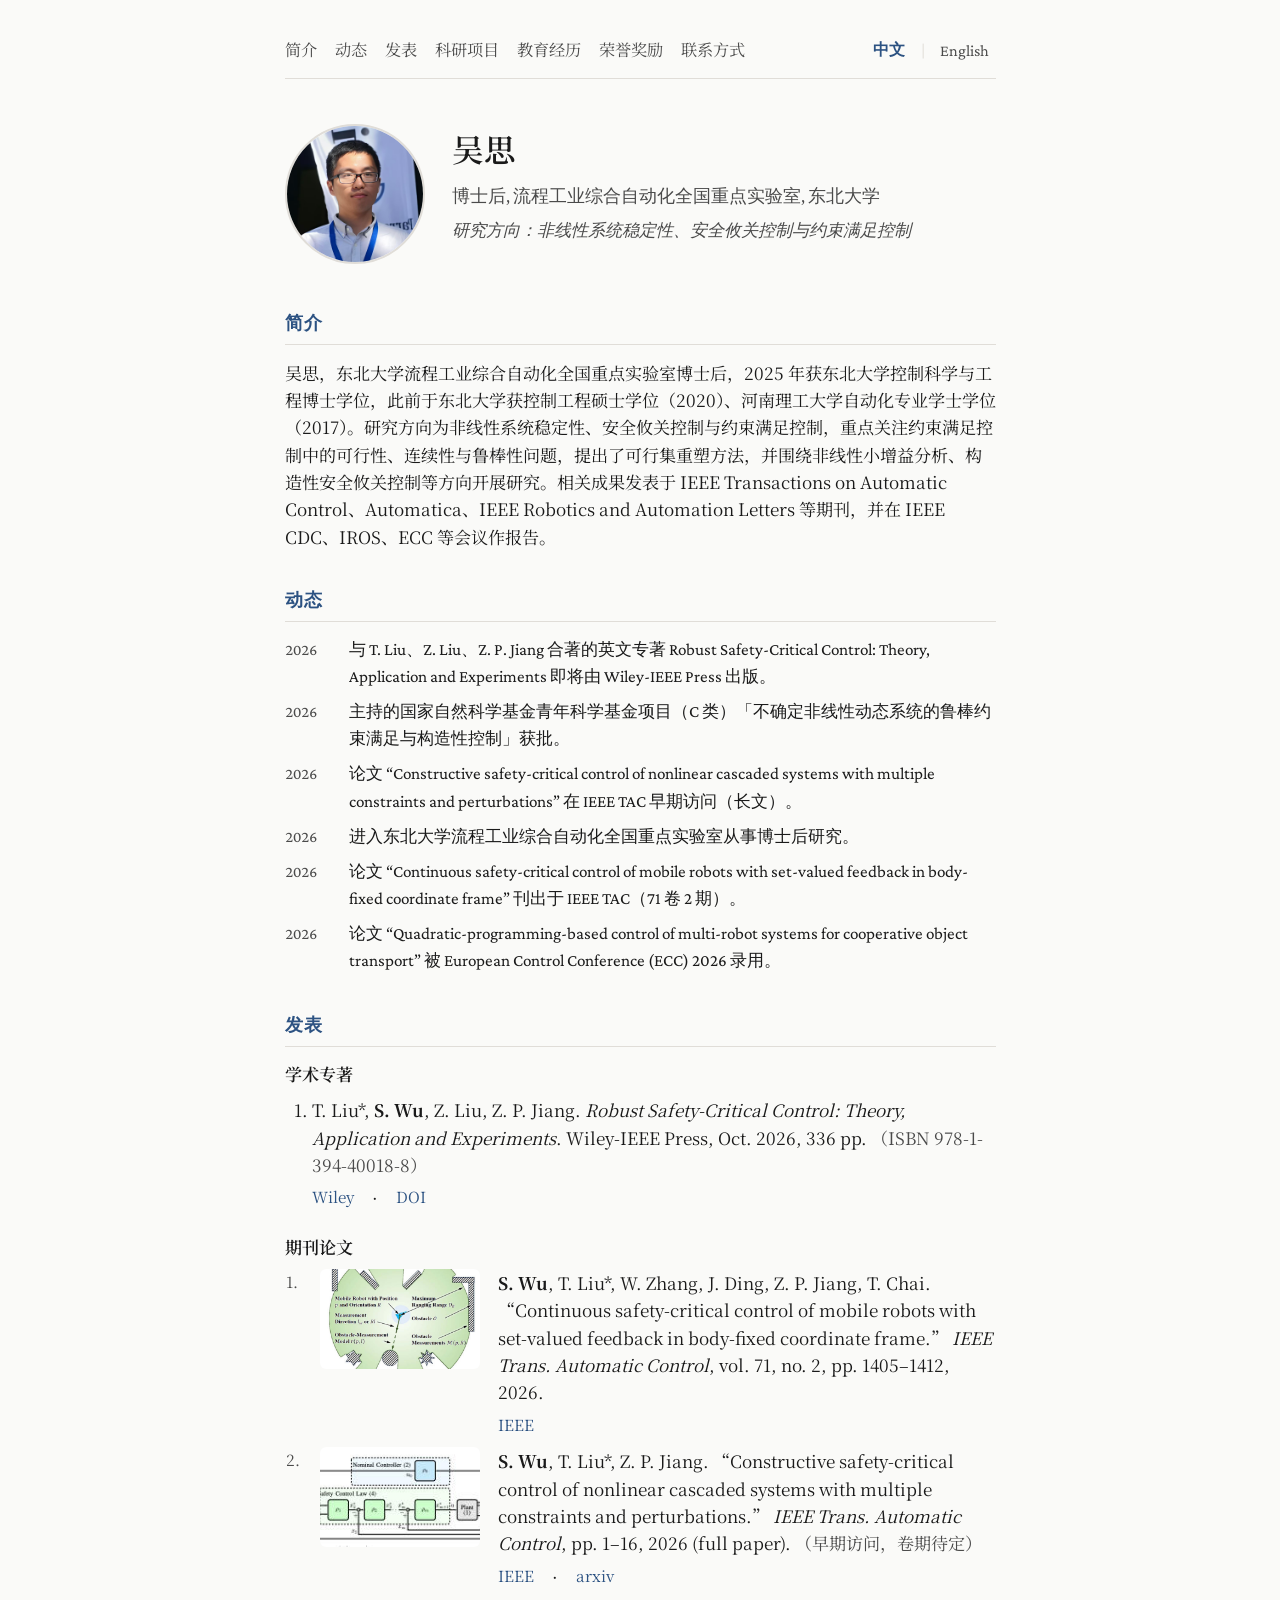
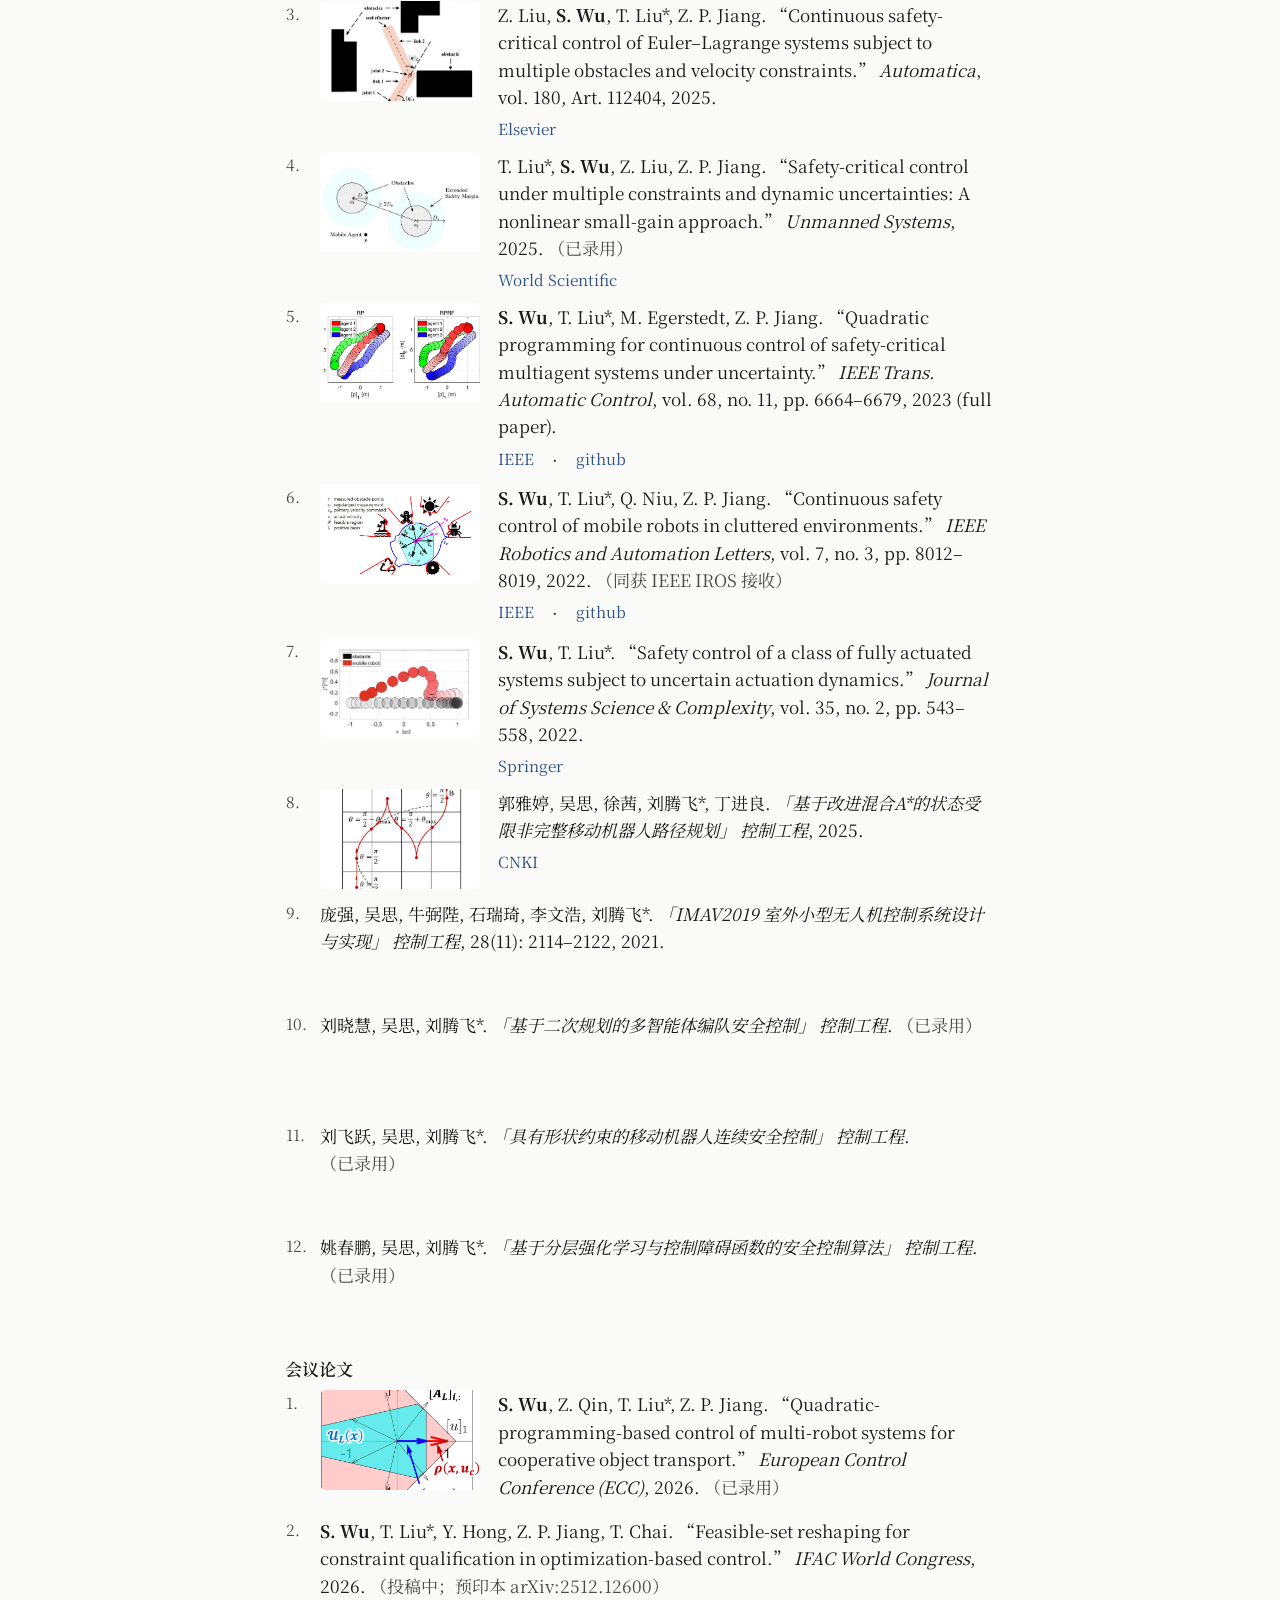
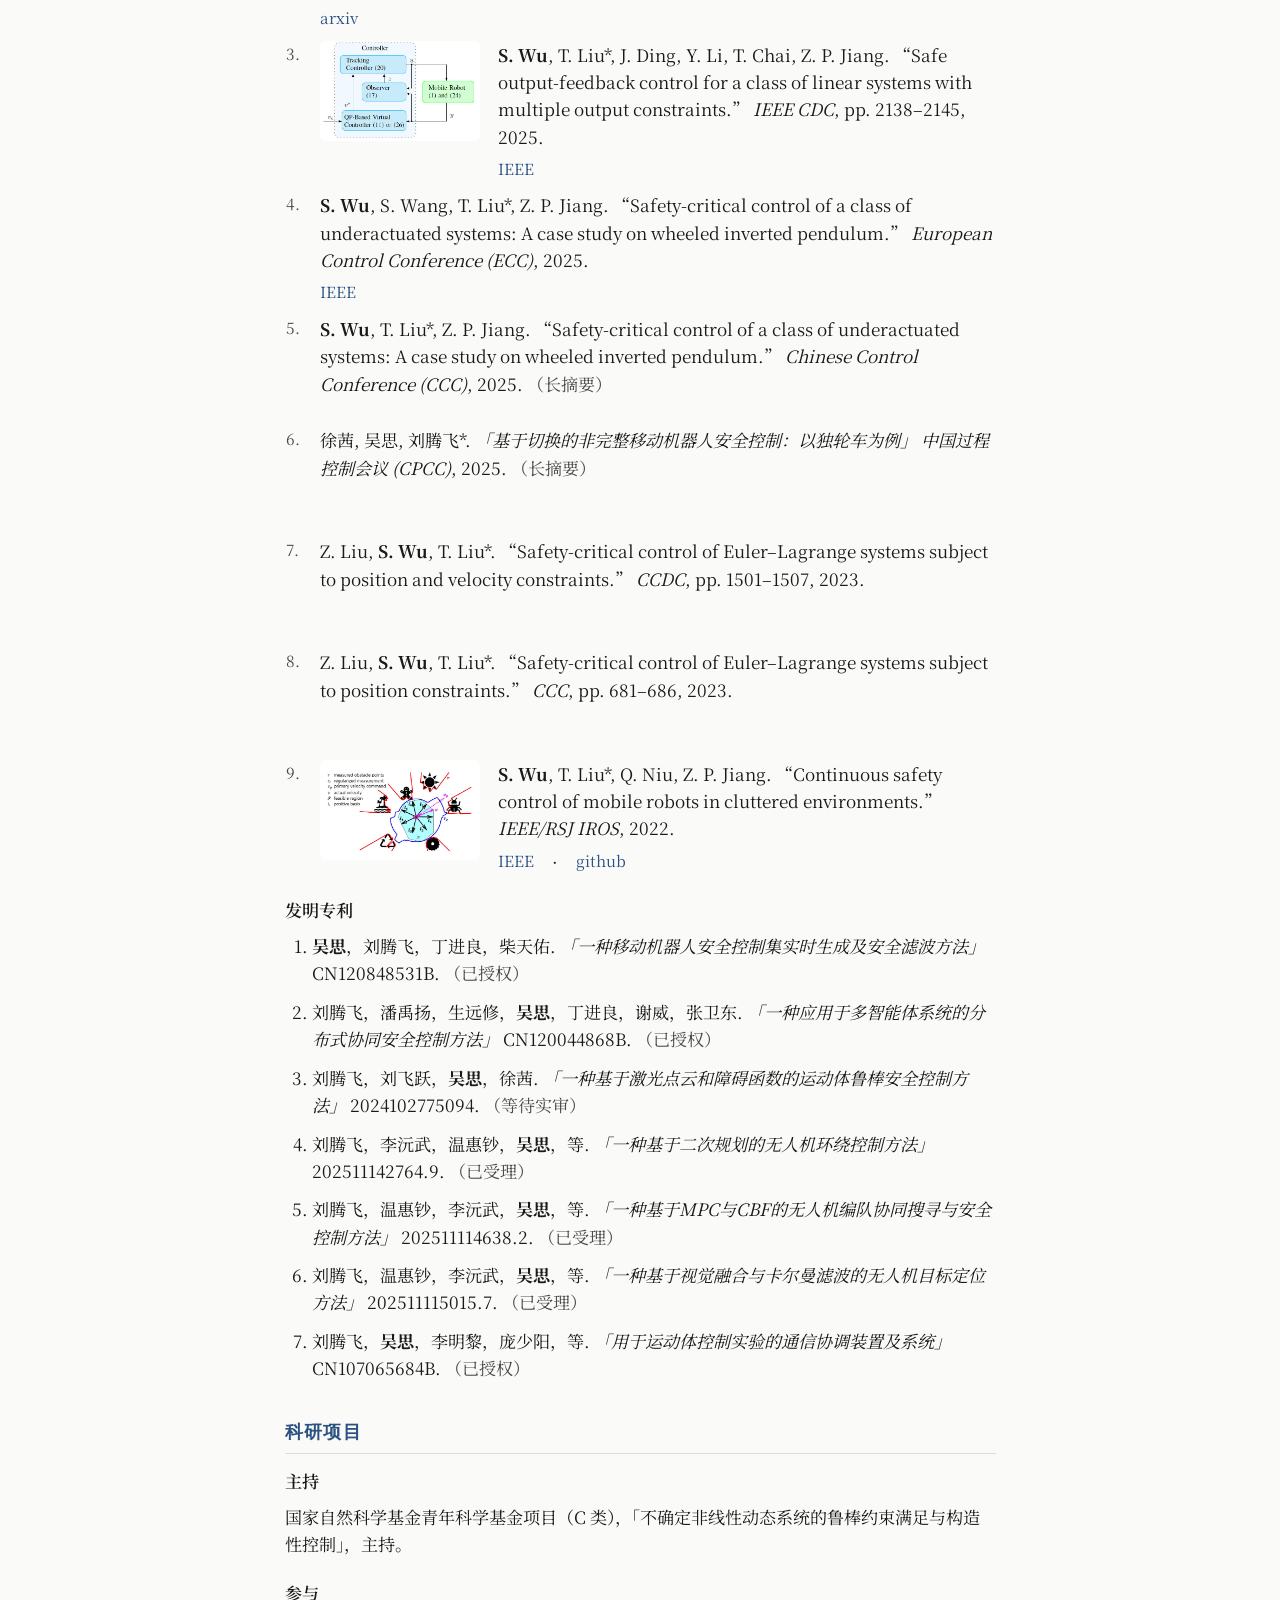
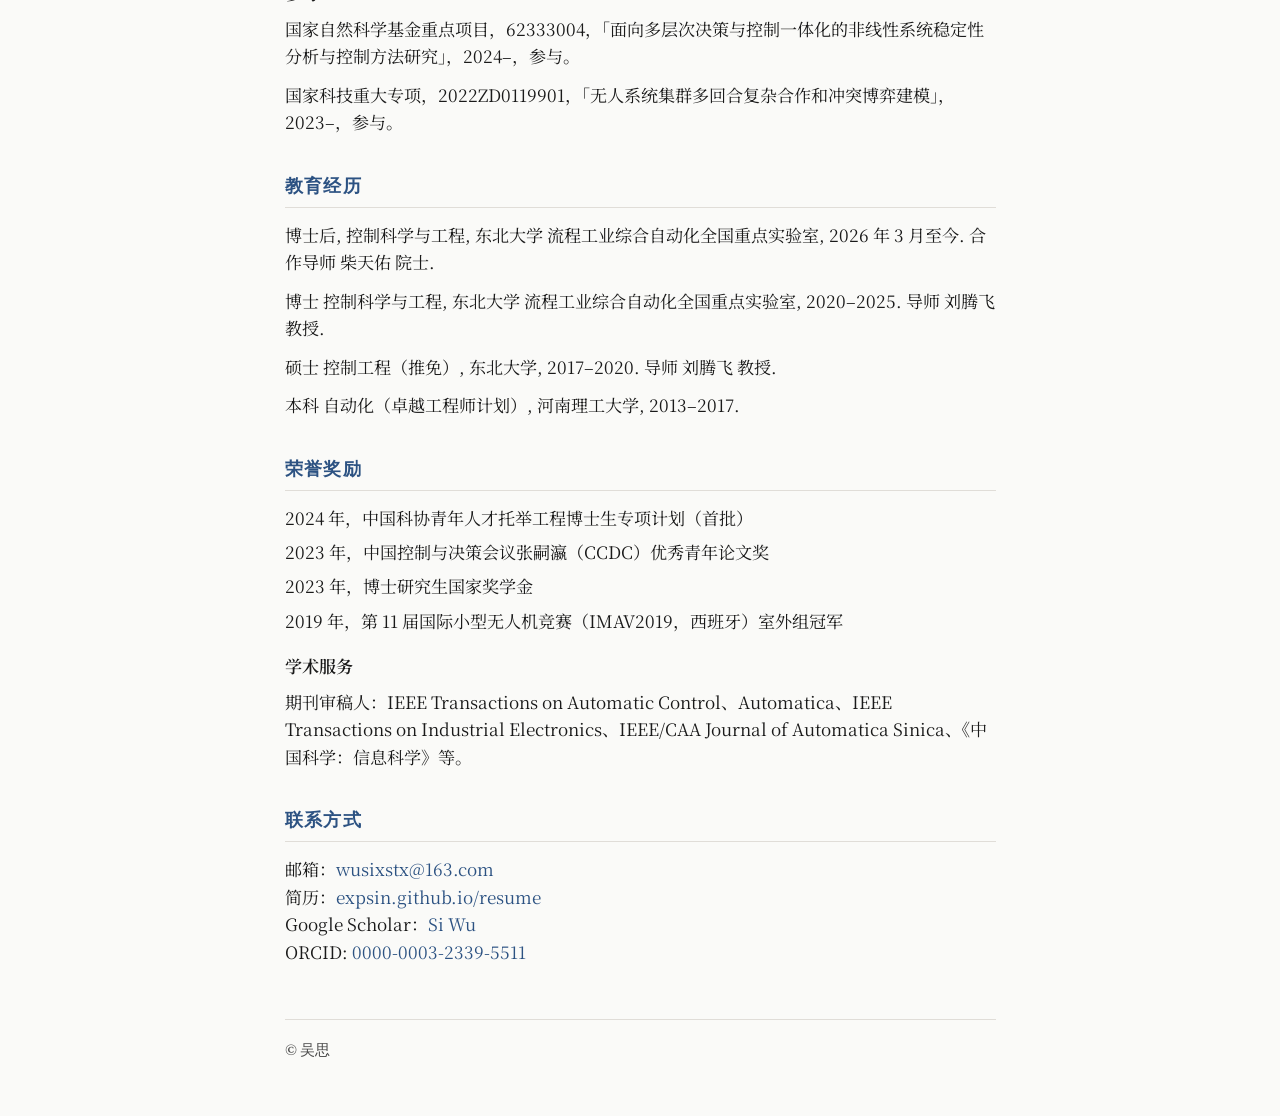
==== commit 52d2ef97: "Revert bilingual markup to data-zh, keep content updates" ====
--- a/index.html
+++ b/index.html
@@ -1,15 +1,15 @@
 <!DOCTYPE html>
-<html lang="zh-CN">
+<html lang="zh">
 <head>
 <meta charset="utf-8"/>
 <meta content="width=device-width, initial-scale=1.0" name="viewport"/>
 
-<title>吴思 (Si Wu) | 东北大学 流程工业综合自动化全国重点实验室</title>
-
-<meta name="description" content="吴思 (Si Wu)，东北大学流程工业综合自动化全国重点实验室博士后、特聘副研究员。研究非线性系统稳定性、安全攸关控制与约束满足控制，成果发表于 IEEE TAC、Automatica、IEEE RA-L 等期刊。"/>
-<meta name="keywords" content="吴思, Si Wu, 东北大学, 博士后, 特聘副研究员, 安全攸关控制, 约束满足控制, 非线性系统, 可行集重塑, 控制障碍函数, safety-critical control, constraint satisfaction, feasible-set reshaping, IEEE TAC, Automatica"/>
-<meta name="author" content="Si Wu"/>
-<meta name="robots" content="index, follow, max-image-preview:large"/>
+<title>吴思 | Si Wu</title>
+
+<meta name="description" content="吴思 (Si Wu)，东北大学流程工业综合自动化全国重点实验室博士后、特聘副研究员。研究非线性系统稳定性、安全攸关控制与约束满足控制，成果发表于 IEEE TAC、Automatica、IEEE RA-L 等期刊。">
+<meta name="keywords" content="Si Wu, 吴思, 东北大学, 博士后, safety-critical control, constraint satisfaction, nonlinear systems, feasible-set reshaping, TAC, Automatica">
+<meta name="author" content="Si Wu">
+<meta name="robots" content="index, follow, max-image-preview:large">
 <link rel="canonical" href="https://expsin.github.io/resume/"/>
 
 <link rel="alternate" hreflang="zh-CN" href="https://expsin.github.io/resume/"/>
@@ -18,11 +18,9 @@
 
 <meta property="og:type" content="profile"/>
 <meta property="og:locale" content="zh_CN"/>
-<meta property="og:locale:alternate" content="en_US"/>
 <meta property="og:url" content="https://expsin.github.io/resume/"/>
-<meta property="og:site_name" content="吴思 (Si Wu)"/>
-<meta property="og:title" content="吴思 (Si Wu) | 东北大学 流程工业综合自动化全国重点实验室"/>
-<meta property="og:description" content="博士后、特聘副研究员。研究非线性系统稳定性、安全攸关控制与约束满足控制。"/>
+<meta property="og:title" content="吴思 | Si Wu"/>
+<meta property="og:description" content="东北大学流程工业综合自动化全国重点实验室博士后。研究非线性系统稳定性、安全攸关控制与约束满足控制。"/>
 <meta property="og:image" content="https://expsin.github.io/resume/images/wusi.jpg"/>
 <meta name="twitter:card" content="summary"/>
 
@@ -39,7 +37,7 @@
   "alternateName": "吴思",
   "url": "https://expsin.github.io/resume/",
   "image": "https://expsin.github.io/resume/images/wusi.jpg",
-  "jobTitle": "Postdoctoral Researcher; Distinguished Associate Research Fellow",
+  "jobTitle": "Postdoctoral Researcher",
   "email": "mailto:wusixstx@163.com",
   "affiliation": {
     "@type": "Organization",
@@ -74,13 +72,13 @@
 <body>
 <header class="site-header">
 <nav class="top-nav">
-<a class="nav-link" href="#about"><span class="zh">简介</span><span class="en">About</span></a>
-<a class="nav-link" href="#news"><span class="zh">动态</span><span class="en">News</span></a>
-<a class="nav-link" href="#research"><span class="zh">发表</span><span class="en">Publications</span></a>
-<a class="nav-link" href="#projects"><span class="zh">科研项目</span><span class="en">Projects</span></a>
-<a class="nav-link" href="#education"><span class="zh">教育经历</span><span class="en">Education</span></a>
-<a class="nav-link" href="#honors"><span class="zh">荣誉奖励</span><span class="en">Honors</span></a>
-<a class="nav-link" href="#contact"><span class="zh">联系方式</span><span class="en">Contact</span></a>
+<a class="nav-link" href="#about"><span data-zh="简介">About</span></a>
+<a class="nav-link" href="#news"><span data-zh="动态">News</span></a>
+<a class="nav-link" href="#research"><span data-zh="发表">Publications</span></a>
+<a class="nav-link" href="#projects"><span data-zh="科研项目">Projects</span></a>
+<a class="nav-link" href="#education"><span data-zh="教育经历">Education</span></a>
+<a class="nav-link" href="#honors"><span data-zh="荣誉奖励">Honors</span></a>
+<a class="nav-link" href="#contact"><span data-zh="联系方式">Contact</span></a>
 </nav>
 <nav class="lang-nav">
 <button aria-label="中文" class="lang-btn active" data-lang="zh" type="button">中文</button>
@@ -88,65 +86,56 @@
 <button aria-label="English" class="lang-btn" data-lang="en" type="button">English</button>
 </nav>
 </header>
-
 <main class="content">
 <section class="intro">
 <div class="intro-header">
-<img alt="吴思 (Si Wu)" class="photo" height="140" src="images/wusi.jpg" width="140"/>
+<img alt="吴思" class="photo" src="images/wusi.jpg"/>
 <div class="intro-text">
 <h1 class="name">
-<span class="zh">吴思</span><span class="en">Si Wu</span>
+<span data-zh="吴思">Si Wu</span>
 </h1>
 <p class="affiliation">
-<span class="zh">东北大学 流程工业综合自动化全国重点实验室 · 博士后 / 特聘副研究员</span>
-<span class="en">Postdoctoral Researcher, State Key Laboratory of Synthetical Automation for Process Industries, Northeastern University</span>
+<span data-zh="博士后">Postdoctoral Researcher</span>, <span data-zh="流程工业综合自动化全国重点实验室">State Key Laboratory of Synthetical Automation for Process Industries</span>, <span data-zh="东北大学">Northeastern University</span>
 </p>
 <p class="tagline">
-<span class="zh">研究方向：非线性系统稳定性、安全攸关控制与约束满足控制</span>
-<span class="en">Nonlinear system stability, safety-critical control, and constraint-satisfaction-based control</span>
+<span data-zh="研究方向：非线性系统稳定性、安全攸关控制与约束满足控制">Nonlinear system stability, safety-critical control, and constraint-satisfaction-based control</span>
 </p>
 </div>
 </div>
 </section>
-
 <section class="section" id="about">
 <h2 class="section-title">
-<span class="zh">简介</span><span class="en">About</span>
-</h2>
-<div class="section-body">
-<p class="zh">吴思，东北大学流程工业综合自动化全国重点实验室博士后、特聘副研究员，合作导师为柴天佑院士。2025 年获东北大学控制科学与工程博士学位，此前于东北大学获控制工程硕士学位（2020）与河南理工大学自动化专业学士学位（2017）。研究方向为非线性系统稳定性、安全攸关控制与约束满足控制，重点关注约束满足控制中的可行性、连续性与鲁棒性问题，提出了可行集重塑方法，并围绕非线性小增益分析、构造性安全攸关控制等方向开展研究。相关成果发表于 IEEE Transactions on Automatic Control、Automatica、IEEE Robotics and Automation Letters 等期刊，并在 IEEE CDC、IROS、ECC 等会议报告。</p>
-<p class="en">I am a postdoctoral researcher and Distinguished Associate Research Fellow at the State Key Laboratory of Synthetical Automation for Process Industries, Northeastern University, working with Academician Tianyou Chai. I received the Ph.D. degree in Control Science and Engineering from Northeastern University in 2025, after earning the M.E. degree in Control Engineering (2020) and the B.E. degree in Automation (2017). My research concerns the feasibility, continuity, and robustness issues in constraint-satisfaction control; I proposed a feasible-set reshaping method and have been working on nonlinear small-gain analysis and constructive safety-critical control. Results have appeared in IEEE Transactions on Automatic Control, Automatica, and IEEE Robotics and Automation Letters, and were presented at IEEE CDC, IROS, and ECC.</p>
-</div>
+<span data-zh="简介">About</span>
+</h2>
+<p class="section-body" data-zh="吴思，东北大学流程工业综合自动化全国重点实验室博士后，2025 年获东北大学控制科学与工程博士学位，此前于东北大学获控制工程硕士学位（2020）、河南理工大学自动化专业学士学位（2017）。研究方向为非线性系统稳定性、安全攸关控制与约束满足控制，重点关注约束满足控制中的可行性、连续性与鲁棒性问题，提出了可行集重塑方法，并围绕非线性小增益分析、构造性安全攸关控制等方向开展研究。相关成果发表于 IEEE Transactions on Automatic Control、Automatica、IEEE Robotics and Automation Letters 等期刊，并在 IEEE CDC、IROS、ECC 等会议作报告。">
+        I am a postdoctoral researcher at the State Key Laboratory of Synthetical Automation for Process Industries, Northeastern University. I received the Ph.D. degree in Control Science and Engineering from Northeastern University in 2025, after earning the M.E. degree in Control Engineering (2020) and the B.E. degree in Automation (2017). My research concerns the feasibility, continuity, and robustness issues in constraint-satisfaction control; I proposed a feasible-set reshaping method and have been working on nonlinear small-gain analysis and constructive safety-critical control. Results have appeared in IEEE Transactions on Automatic Control, Automatica, and IEEE Robotics and Automation Letters, and were presented at IEEE CDC, IROS, and ECC.
+      </p>
 </section>
 
 <section class="section" id="news">
 <h2 class="section-title">
-<span class="zh">动态</span><span class="en">News</span>
+<span data-zh="动态">News</span>
 </h2>
 <ul class="news-list">
-<li><span class="news-date"><span class="zh">2026 年 10 月</span><span class="en">Oct 2026</span></span><span class="zh">与 T. Liu、Z. Liu、Z. P. Jiang 合著的英文专著 <em>Robust Safety-Critical Control: Theory, Application and Experiments</em> 即将由 Wiley-IEEE Press 出版。</span><span class="en">Co-authored monograph <em>Robust Safety-Critical Control: Theory, Application and Experiments</em> to appear with Wiley-IEEE Press.</span></li>
-<li><span class="news-date"><span class="zh">2026 年 8 月</span><span class="en">Aug 2026</span></span><span class="zh">主持的国家自然科学基金青年科学基金项目（C 类）「不确定非线性动态系统的鲁棒约束满足与构造性控制」获批。</span><span class="en">Awarded an NSFC Young Scientists Fund (Category C) project, “Robust constraint satisfaction and constructive control for uncertain nonlinear dynamic systems,” as PI.</span></li>
-<li><span class="news-date"><span class="zh">2026 年</span><span class="en">2026</span></span><span class="zh">论文 “Constructive safety-critical control of nonlinear cascaded systems with multiple constraints and perturbations” 在 IEEE TAC 早期访问（长文）。</span><span class="en">Paper “Constructive safety-critical control of nonlinear cascaded systems with multiple constraints and perturbations” available in IEEE TAC early access (full paper).</span></li>
-<li><span class="news-date"><span class="zh">2026 年 3 月</span><span class="en">Mar 2026</span></span><span class="zh">进入东北大学流程工业综合自动化全国重点实验室从事博士后研究（合作导师：柴天佑院士）。</span><span class="en">Began postdoctoral research at the State Key Laboratory of Synthetical Automation for Process Industries, Northeastern University.</span></li>
-<li><span class="news-date"><span class="zh">2026 年 2 月</span><span class="en">Feb 2026</span></span><span class="zh">论文 “Continuous safety-critical control of mobile robots with set-valued feedback in body-fixed coordinate frame” 刊出于 IEEE TAC（71 卷 2 期）。</span><span class="en">Paper on set-valued feedback in body-fixed coordinate frame published in IEEE TAC, vol. 71, no. 2.</span></li>
-<li><span class="news-date"><span class="zh">2026 年</span><span class="en">2026</span></span><span class="zh">论文 “Quadratic-programming-based control of multi-robot systems for cooperative object transport” 被 European Control Conference (ECC) 2026 录用。</span><span class="en">Paper “Quadratic-programming-based control of multi-robot systems for cooperative object transport” accepted to the European Control Conference (ECC) 2026.</span></li>
+<li><span class="news-date">2026</span><span data-zh="与 T. Liu、Z. Liu、Z. P. Jiang 合著的英文专著 Robust Safety-Critical Control: Theory, Application and Experiments 即将由 Wiley-IEEE Press 出版。">Co-authored monograph <em>Robust Safety-Critical Control: Theory, Application and Experiments</em> to appear with Wiley-IEEE Press.</span></li>
+<li><span class="news-date">2026</span><span data-zh="主持的国家自然科学基金青年科学基金项目（C 类）「不确定非线性动态系统的鲁棒约束满足与构造性控制」获批。">Awarded an NSFC Young Scientists Fund (Category C) project, &#8220;Robust constraint satisfaction and constructive control for uncertain nonlinear dynamic systems,&#8221; as PI.</span></li>
+<li><span class="news-date">2026</span><span data-zh="论文 “Constructive safety-critical control of nonlinear cascaded systems with multiple constraints and perturbations” 在 IEEE TAC 早期访问（长文）。">Paper &#8220;Constructive safety-critical control of nonlinear cascaded systems with multiple constraints and perturbations&#8221; available in IEEE TAC early access (full paper).</span></li>
+<li><span class="news-date">2026</span><span data-zh="进入东北大学流程工业综合自动化全国重点实验室从事博士后研究。">Began postdoctoral research at the State Key Laboratory of Synthetical Automation for Process Industries, Northeastern University.</span></li>
+<li><span class="news-date">2026</span><span data-zh="论文 “Continuous safety-critical control of mobile robots with set-valued feedback in body-fixed coordinate frame” 刊出于 IEEE TAC（71 卷 2 期）。">Paper on set-valued feedback in body-fixed coordinate frame published in IEEE TAC, vol. 71, no. 2.</span></li>
+<li><span class="news-date">2026</span><span data-zh="论文 “Quadratic-programming-based control of multi-robot systems for cooperative object transport” 被 European Control Conference (ECC) 2026 录用。">Paper &#8220;Quadratic-programming-based control of multi-robot systems for cooperative object transport&#8221; accepted to the European Control Conference (ECC) 2026.</span></li>
 </ul>
 </section>
 
 <section class="section" id="research">
 <h2 class="section-title">
-<span class="zh">发表</span><span class="en">Publications</span>
-</h2>
-
-<h3 class="subsection-title"><span class="zh">学术专著</span><span class="en">Monograph</span></h3>
+<span data-zh="发表">Publications</span>
+</h2>
+<h3 class="subsection-title"><span data-zh="学术专著">Monograph</span></h3>
 <ol class="pub-list">
-<li class="plain-item">T. Liu*, <strong>S. Wu</strong>, Z. Liu, Z. P. Jiang. <em>Robust Safety-Critical Control: Theory, Application and Experiments</em>. Wiley-IEEE Press, Oct. 2026, 336 pp. <span class="pub-venue"><span class="zh">（ISBN 978-1-394-40018-8）</span><span class="en">(ISBN 978-1-394-40018-8)</span></span>
+<li>T. Liu*, <strong>S. Wu</strong>, Z. Liu, Z. P. Jiang. <em>Robust Safety-Critical Control: Theory, Application and Experiments</em>. Wiley-IEEE Press, Oct. 2026, 336 pp. <span class="pub-venue" data-zh="（ISBN 978-1-394-40018-8）">(ISBN 978-1-394-40018-8)</span>
 <div class="pub-links"><a href="https://www.wiley.com/en-us/robust-safety-critical-control-theory-application-and-experiments-p-9781394400188" rel="noopener" target="_blank">Wiley</a> · <a href="https://doi.org/10.1002/9781394400218" rel="noopener" target="_blank">DOI</a></div></li>
 </ol>
-
-<h3 class="subsection-title"><span class="zh">期刊论文</span><span class="en">Journal Papers</span></h3>
-<ol class="pub-list">
-<li class="pub-item">
+<h3 class="subsection-title"><span data-zh="期刊论文">Journal Papers</span></h3><ol class="pub-list"><li class="pub-item">
 <div class="pub-row">
 <div class="pub-media"><img alt="" loading="lazy" src="images/pubs/tac2025setvalued.jpg"/></div>
 <div class="pub-body">
@@ -154,17 +143,15 @@
 <div class="pub-links"><a href="https://doi.org/10.1109/TAC.2025.3614544" rel="noopener" target="_blank">IEEE</a></div>
 </div>
 </div>
-</li>
-<li class="pub-item">
+</li><li class="pub-item">
 <div class="pub-row">
 <div class="pub-media"><img alt="" loading="lazy" src="images/pubs/tac2025constructive.jpg"/></div>
 <div class="pub-body">
-<div class="pub-cite"><strong>S. Wu</strong>, T. Liu*, Z. P. Jiang. “Constructive safety-critical control of nonlinear cascaded systems with multiple constraints and perturbations.” <em>IEEE Trans. Automatic Control</em>, pp. 1–16, 2026 (full paper). <span class="pub-venue"><span class="zh">（早期访问，卷期待定）</span><span class="en">(early access; volume assigned later)</span></span></div>
+<div class="pub-cite"><strong>S. Wu</strong>, T. Liu*, Z. P. Jiang. “Constructive safety-critical control of nonlinear cascaded systems with multiple constraints and perturbations.” <em>IEEE Trans. Automatic Control</em>, pp. 1–16, 2026 (full paper). <span class="pub-venue" data-zh="（早期访问，卷期待定）">(early access; volume assigned later)</span></div>
 <div class="pub-links"><a href="https://doi.org/10.1109/TAC.2026.3713827" rel="noopener" target="_blank">IEEE</a> · <a href="https://arxiv.org/abs/2406.01058" rel="noopener" target="_blank">arxiv</a></div>
 </div>
 </div>
-</li>
-<li class="pub-item">
+</li><li class="pub-item">
 <div class="pub-row">
 <div class="pub-media"><img alt="" loading="lazy" src="images/pubs/automatica2025.jpg"/></div>
 <div class="pub-body">
@@ -172,17 +159,14 @@
 <div class="pub-links"><a href="https://doi.org/10.1016/j.automatica.2025.112404" rel="noopener" target="_blank">Elsevier</a></div>
 </div>
 </div>
-</li>
-<li class="pub-item">
+</li><li class="pub-item">
 <div class="pub-row">
 <div class="pub-media"><img alt="" loading="lazy" src="images/pubs/us25.jpg"/></div>
 <div class="pub-body">
-<div class="pub-cite">T. Liu*, <strong>S. Wu</strong>, Z. Liu, Z. P. Jiang. “Safety-critical control under multiple constraints and dynamic uncertainties: A nonlinear small-gain approach.” <em>Unmanned Systems</em>, 2025. <span class="pub-venue"><span class="zh">（已录用）</span><span class="en">(accepted)</span></span></div>
-<div class="pub-links"><a href="https://doi.org/10.1142/S2301385025440108" rel="noopener" target="_blank">World Scientific</a></div>
-</div>
-</div>
-</li>
-<li class="pub-item">
+<div class="pub-cite">T. Liu*, <strong>S. Wu</strong>, Z. Liu, Z. P. Jiang. “Safety-critical control under multiple constraints and dynamic uncertainties: A nonlinear small-gain approach.” <em>Unmanned Systems</em>, 2025. <span class="pub-venue" data-zh="（已录用）">(accepted)</span></div>
+<div class="pub-links"><a href="https://doi.org/10.1142/S2301385025440108" rel="noopener" target="_blank">World Scientific</a></div></div>
+</div>
+</li><li class="pub-item">
 <div class="pub-row">
 <div class="pub-media"><img alt="" loading="lazy" src="images/pubs/tac2023.jpg"/></div>
 <div class="pub-body">
@@ -190,83 +174,68 @@
 <div class="pub-links"><a href="https://ieeexplore.ieee.org/document/10043732" rel="noopener" target="_blank">IEEE</a> · <a href="https://github.com/EXPSIN/Quadratic-Programming-for-Continuous-Control-of-Safety-Critical-Multi-Agent-Systems-Under-Uncertaint" rel="noopener" target="_blank">github</a></div>
 </div>
 </div>
-</li>
-<li class="pub-item">
+</li><li class="pub-item">
 <div class="pub-row">
 <div class="pub-media"><img alt="" loading="lazy" src="images/pubs/ral2022.jpg"/></div>
 <div class="pub-body">
-<div class="pub-cite"><strong>S. Wu</strong>, T. Liu*, Q. Niu, Z. P. Jiang. “Continuous safety control of mobile robots in cluttered environments.” <em>IEEE Robotics and Automation Letters</em>, vol. 7, no. 3, pp. 8012–8019, 2022. <span class="pub-venue"><span class="zh">（同时被 IEEE IROS 接收）</span><span class="en">(also accepted to IEEE IROS)</span></span></div>
+<div class="pub-cite"><strong>S. Wu</strong>, T. Liu*, Q. Niu, Z. P. Jiang. “Continuous safety control of mobile robots in cluttered environments.” <em>IEEE Robotics and Automation Letters</em>, vol. 7, no. 3, pp. 8012–8019, 2022. <span class="pub-venue" data-zh="（同获 IEEE IROS 接收）">(also IEEE IROS).</span></div>
 <div class="pub-links"><a href="https://ieeexplore.ieee.org/abstract/document/9811271" rel="noopener" target="_blank">IEEE</a> · <a href="https://github.com/EXPSIN/ContinuousSafetyControl4ClutteredEnvironments" rel="noopener" target="_blank">github</a></div>
 </div>
 </div>
-</li>
-<li class="pub-item">
+</li><li class="pub-item">
 <div class="pub-row">
 <div class="pub-media"><img alt="" loading="lazy" src="images/pubs/jssc22.jpg"/></div>
 <div class="pub-body">
 <div class="pub-cite"><strong>S. Wu</strong>, T. Liu*. “Safety control of a class of fully actuated systems subject to uncertain actuation dynamics.” <em>Journal of Systems Science &amp; Complexity</em>, vol. 35, no. 2, pp. 543–558, 2022.</div>
-<div class="pub-links"><a href="https://doi.org/10.1007/s11424-022-2093-5" rel="noopener" target="_blank">Springer</a></div>
-</div>
-</div>
-</li>
-<li class="pub-item">
+<div class="pub-links"><a href="https://doi.org/10.1007/s11424-022-2093-5" rel="noopener" target="_blank">Springer</a></div></div>
+</div>
+</li><li class="pub-item">
 <div class="pub-row">
 <div class="pub-media"><img alt="" loading="lazy" src="images/pubs/ce_astar.jpg"/></div>
 <div class="pub-body">
-<div class="pub-cite"><span class="zh">郭雅婷, 吴思, 徐茜, 刘腾飞*, 丁进良</span><span class="en">Y. Guo, S. Wu, Q. Xu, T. Liu*, J. Ding</span>. “<span class="zh">基于改进混合 A* 的状态受限非完整移动机器人路径规划</span><span class="en">Path planning for state-constrained nonholonomic mobile robots via improved hybrid A*</span>.” <em><span class="zh">控制工程</span><span class="en">Control Engineering</span></em>, 2025.</div>
+<div class="pub-cite"><span data-zh="郭雅婷, 吴思, 徐茜, 刘腾飞*, 丁进良">Guo Yating, Wu Si, Xu Qian, Liu Tengfei*, Ding Jinliang</span>. <span class="pub-title" data-zh="「基于改进混合A*的状态受限非完整移动机器人路径规划」">“Path planning for state-constrained nonholonomic mobile robots via improved hybrid A*.”</span> <em><span data-zh="控制工程">Control Engineering</span></em>, 2025.</div>
 <div class="pub-links"><a href="https://doi.org/10.14107/j.cnki.kzgc.20240860" rel="noopener" target="_blank">CNKI</a></div>
 </div>
 </div>
-</li>
-<li class="pub-item">
-<div class="pub-row">
-<div class="pub-body">
-<div class="pub-cite"><span class="zh">庞强, 吴思, 牛弼陛, 石瑞琦, 李文浩, 刘腾飞*</span><span class="en">Q. Pang, S. Wu, B. Niu, R. Shi, W. Li, T. Liu*</span>. “<span class="zh">IMAV2019 室外小型无人机控制系统设计与实现</span><span class="en">IMAV2019 outdoor small UAV control system design and implementation</span>.” <em><span class="zh">控制工程</span><span class="en">Control Engineering</span></em>, 28(11): 2114–2122, 2021.</div>
-</div>
-</div>
-</li>
-<li class="pub-item">
-<div class="pub-row">
-<div class="pub-body">
-<div class="pub-cite"><span class="zh">刘晓慧, 吴思, 刘腾飞*</span><span class="en">X. Liu, S. Wu, T. Liu*</span>. “<span class="zh">基于二次规划的多智能体编队安全控制</span><span class="en">Safety control of multi-agent formation via quadratic programming</span>.” <em><span class="zh">控制工程</span><span class="en">Control Engineering</span></em>. <span class="pub-venue"><span class="zh">（已录用）</span><span class="en">(accepted)</span></span></div>
-</div>
-</div>
-</li>
-<li class="pub-item">
-<div class="pub-row">
-<div class="pub-body">
-<div class="pub-cite"><span class="zh">刘飞跃, 吴思, 刘腾飞*</span><span class="en">F. Liu, S. Wu, T. Liu*</span>. “<span class="zh">具有形状约束的移动机器人连续安全控制</span><span class="en">Continuous safety control of mobile robots with shape constraints</span>.” <em><span class="zh">控制工程</span><span class="en">Control Engineering</span></em>. <span class="pub-venue"><span class="zh">（已录用）</span><span class="en">(accepted)</span></span></div>
-</div>
-</div>
-</li>
-<li class="pub-item">
-<div class="pub-row">
-<div class="pub-body">
-<div class="pub-cite"><span class="zh">姚春鹏, 吴思, 刘腾飞*</span><span class="en">C. Yao, S. Wu, T. Liu*</span>. “<span class="zh">基于分层强化学习与控制障碍函数的安全控制算法</span><span class="en">Safety control via hierarchical reinforcement learning and control barrier functions</span>.” <em><span class="zh">控制工程</span><span class="en">Control Engineering</span></em>. <span class="pub-venue"><span class="zh">（已录用）</span><span class="en">(accepted)</span></span></div>
-</div>
-</div>
-</li>
-</ol>
-
-<h3 class="subsection-title"><span class="zh">会议论文</span><span class="en">Conference Papers</span></h3>
-<ol class="pub-list">
-<li class="pub-item">
+</li><li class="pub-item">
+<div class="pub-row">
+<div class="pub-body">
+<div class="pub-cite"><span data-zh="庞强, 吴思, 牛弼陛, 石瑞琦, 李文浩, 刘腾飞*">Pang Qiang, Wu Si, Niu Bibi, Shi Ruiqi, Li Wenhao, Liu Tengfei*</span>. <span class="pub-title" data-zh="「IMAV2019 室外小型无人机控制系统设计与实现」">“IMAV2019 outdoor small UAV control system design and implementation.”</span> <em><span data-zh="控制工程">Control Engineering</span></em>, 28(11): 2114–2122, 2021.</div>
+</div>
+</div>
+</li><li class="pub-item">
+<div class="pub-row">
+<div class="pub-body">
+<div class="pub-cite"><span data-zh="刘晓慧, 吴思, 刘腾飞*">Liu Xiaohui, Wu Si, Liu Tengfei*</span>. <span class="pub-title" data-zh="「基于二次规划的多智能体编队安全控制」">“Safety control of multi-agent formation via quadratic programming.”</span> <em><span data-zh="控制工程">Control Engineering</span></em>. <span class="pub-venue" data-zh="（已录用）">(accepted).</span></div>
+</div>
+</div>
+</li><li class="pub-item">
+<div class="pub-row">
+<div class="pub-body">
+<div class="pub-cite"><span data-zh="刘飞跃, 吴思, 刘腾飞*">Liu Feiyue, Wu Si, Liu Tengfei*</span>. <span class="pub-title" data-zh="「具有形状约束的移动机器人连续安全控制」">“Continuous safety control of mobile robots with shape constraints.”</span> <em><span data-zh="控制工程">Control Engineering</span></em>. <span class="pub-venue" data-zh="（已录用）">(accepted).</span></div>
+</div>
+</div>
+</li><li class="pub-item">
+<div class="pub-row">
+<div class="pub-body">
+<div class="pub-cite"><span data-zh="姚春鹏, 吴思, 刘腾飞*">Yao Chunpeng, Wu Si, Liu Tengfei*</span>. <span class="pub-title" data-zh="「基于分层强化学习与控制障碍函数的安全控制算法」">“Safety control via hierarchical reinforcement learning and control barrier functions.”</span> <em><span data-zh="控制工程">Control Engineering</span></em>. <span class="pub-venue" data-zh="（已录用）">(accepted).</span></div>
+</div>
+</div>
+</li></ol><h3 class="subsection-title"><span data-zh="会议论文">Conference Papers</span></h3><ol class="pub-list"><li class="pub-item">
 <div class="pub-row">
 <div class="pub-media"><img alt="" loading="lazy" src="images/pubs/ifac2026.jpg"/></div>
 <div class="pub-body">
-<div class="pub-cite"><strong>S. Wu</strong>, Z. Qin, T. Liu*, Z. P. Jiang. “Quadratic-programming-based control of multi-robot systems for cooperative object transport.” <em>European Control Conference (ECC)</em>, 2026. <span class="pub-venue"><span class="zh">（已录用）</span><span class="en">(accepted)</span></span></div>
-</div>
-</div>
-</li>
-<li class="pub-item">
-<div class="pub-row">
-<div class="pub-body">
-<div class="pub-cite"><strong>S. Wu</strong>, T. Liu*, Y. Hong, Z. P. Jiang, T. Chai. “Feasible-set reshaping for constraint qualification in optimization-based control.” <em>IFAC World Congress</em>, 2026. <span class="pub-venue"><span class="zh">（投稿中；预印本 arXiv:2512.12600）</span><span class="en">(under review; preprint arXiv:2512.12600)</span></span></div>
+<div class="pub-cite"><strong>S. Wu</strong>, Z. Qin, T. Liu*, Z. P. Jiang. “Quadratic-programming-based control of multi-robot systems for cooperative object transport.” <em>European Control Conference (ECC)</em>, 2026. <span class="pub-venue" data-zh="（已录用）">(accepted)</span></div>
+</div>
+</div>
+</li><li class="pub-item">
+<div class="pub-row">
+<div class="pub-body">
+<div class="pub-cite"><strong>S. Wu</strong>, T. Liu*, Y. Hong, Z. P. Jiang, T. Chai. “Feasible-set reshaping for constraint qualification in optimization-based control.” <em>IFAC World Congress</em>, 2026. <span class="pub-venue" data-zh="（投稿中；预印本 arXiv:2512.12600）">(under review; preprint arXiv:2512.12600)</span></div>
 <div class="pub-links"><a href="https://arxiv.org/abs/2512.12600" rel="noopener" target="_blank">arxiv</a></div>
 </div>
 </div>
-</li>
-<li class="pub-item">
+</li><li class="pub-item">
 <div class="pub-row">
 <div class="pub-media"><img alt="" loading="lazy" src="images/pubs/cdc2025.jpg"/></div>
 <div class="pub-body">
@@ -274,44 +243,38 @@
 <div class="pub-links"><a href="https://doi.org/10.1109/CDC57313.2025.11312984" rel="noopener" target="_blank">IEEE</a></div>
 </div>
 </div>
-</li>
-<li class="pub-item">
+</li><li class="pub-item">
 <div class="pub-row">
 <div class="pub-body">
 <div class="pub-cite"><strong>S. Wu</strong>, S. Wang, T. Liu*, Z. P. Jiang. “Safety-critical control of a class of underactuated systems: A case study on wheeled inverted pendulum.” <em>European Control Conference (ECC)</em>, 2025.</div>
 <div class="pub-links"><a href="https://ieeexplore.ieee.org/document/11187076" rel="noopener" target="_blank">IEEE</a></div>
 </div>
 </div>
-</li>
-<li class="pub-item">
-<div class="pub-row">
-<div class="pub-body">
-<div class="pub-cite"><strong>S. Wu</strong>, T. Liu*, Z. P. Jiang. “Safety-critical control of a class of underactuated systems: A case study on wheeled inverted pendulum.” <em>Chinese Control Conference (CCC)</em>, 2025. <span class="pub-venue"><span class="zh">（长摘要）</span><span class="en">(extended abstract)</span></span></div>
-</div>
-</div>
-</li>
-<li class="pub-item">
-<div class="pub-row">
-<div class="pub-body">
-<div class="pub-cite"><span class="zh">徐茜, 吴思, 刘腾飞*</span><span class="en">Q. Xu, S. Wu, T. Liu*</span>. “<span class="zh">基于切换的非完整移动机器人安全控制：以独轮车为例</span><span class="en">Safety control of nonholonomic mobile robots via switching: case study on unicycle</span>.” <em><span class="zh">中国过程控制会议 (CPCC)</span><span class="en">CPCC</span></em>, 2025. <span class="pub-venue"><span class="zh">（长摘要）</span><span class="en">(extended abstract)</span></span></div>
-</div>
-</div>
-</li>
-<li class="pub-item">
+</li><li class="pub-item">
+<div class="pub-row">
+<div class="pub-body">
+<div class="pub-cite"><strong>S. Wu</strong>, T. Liu*, Z. P. Jiang. “Safety-critical control of a class of underactuated systems: A case study on wheeled inverted pendulum.” <em>Chinese Control Conference (CCC)</em>, 2025. <span class="pub-venue" data-zh="（长摘要）">(extended abstract).</span></div>
+</div>
+</div>
+</li><li class="pub-item">
+<div class="pub-row">
+<div class="pub-body">
+<div class="pub-cite"><span data-zh="徐茜, 吴思, 刘腾飞*">Xu Qian, Wu Si, Liu Tengfei*</span>. <span class="pub-title" data-zh="「基于切换的非完整移动机器人安全控制：以独轮车为例」">“Safety control of nonholonomic mobile robots via switching: case study on unicycle.”</span> <em><span data-zh="中国过程控制会议 (CPCC)">CPCC</span></em>, 2025. <span class="pub-venue" data-zh="（长摘要）">(extended abstract).</span></div>
+</div>
+</div>
+</li><li class="pub-item">
 <div class="pub-row">
 <div class="pub-body">
 <div class="pub-cite">Z. Liu, <strong>S. Wu</strong>, T. Liu*. “Safety-critical control of Euler–Lagrange systems subject to position and velocity constraints.” <em>CCDC</em>, pp. 1501–1507, 2023.</div>
 </div>
 </div>
-</li>
-<li class="pub-item">
+</li><li class="pub-item">
 <div class="pub-row">
 <div class="pub-body">
 <div class="pub-cite">Z. Liu, <strong>S. Wu</strong>, T. Liu*. “Safety-critical control of Euler–Lagrange systems subject to position constraints.” <em>CCC</em>, pp. 681–686, 2023.</div>
 </div>
 </div>
-</li>
-<li class="pub-item">
+</li><li class="pub-item">
 <div class="pub-row">
 <div class="pub-media"><img alt="" loading="lazy" src="images/pubs/ral2022.jpg"/></div>
 <div class="pub-body">
@@ -319,80 +282,75 @@
 <div class="pub-links"><a href="https://ieeexplore.ieee.org/abstract/document/9811271" rel="noopener" target="_blank">IEEE</a> · <a href="https://github.com/EXPSIN/ContinuousSafetyControl4ClutteredEnvironments" rel="noopener" target="_blank">github</a></div>
 </div>
 </div>
-</li>
+</li></ol>
+
+<h3 class="subsection-title"><span data-zh="发明专利">Patents</span></h3>
+<ol class="pub-list patent-list">
+<li><strong>吴思</strong>，刘腾飞，丁进良，柴天佑. <span class="pub-title" data-zh="「一种移动机器人安全控制集实时生成及安全滤波方法」">“Real-time safety control set generation and safety filtering for mobile robots.”</span> CN120848531B. <span class="pub-venue" data-zh="（已授权）">(granted).</span></li>
+<li>刘腾飞，潘禹扬，生远修，<strong>吴思</strong>，丁进良，谢威，张卫东. <span class="pub-title" data-zh="「一种应用于多智能体系统的分布式协同安全控制方法」">“Distributed cooperative safety control for multi-agent systems.”</span> CN120044868B. <span class="pub-venue" data-zh="（已授权）">(granted).</span></li>
+<li>刘腾飞，刘飞跃，<strong>吴思</strong>，徐茜. <span class="pub-title" data-zh="「一种基于激光点云和障碍函数的运动体鲁棒安全控制方法」">“Robust safety control of mobile systems via LiDAR and barrier functions.”</span> 2024102775094. <span class="pub-venue" data-zh="（等待实审）">(pending).</span></li>
+<li>刘腾飞，李沅武，温惠钞，<strong>吴思</strong>，等. <span class="pub-title" data-zh="「一种基于二次规划的无人机环绕控制方法」">“QP-based UAV encirclement control.”</span> 202511142764.9. <span class="pub-venue" data-zh="（已受理）">(filed).</span></li>
+<li>刘腾飞，温惠钞，李沅武，<strong>吴思</strong>，等. <span class="pub-title" data-zh="「一种基于MPC与CBF的无人机编队协同搜寻与安全控制方法」">“MPC-CBF based UAV formation search and safety control.”</span> 202511114638.2. <span class="pub-venue" data-zh="（已受理）">(filed).</span></li>
+<li>刘腾飞，温惠钞，李沅武，<strong>吴思</strong>，等. <span class="pub-title" data-zh="「一种基于视觉融合与卡尔曼滤波的无人机目标定位方法」">“Vision-KF based UAV target localization.”</span> 202511115015.7. <span class="pub-venue" data-zh="（已受理）">(filed).</span></li>
+<li>刘腾飞，<strong>吴思</strong>，李明黎，庞少阳，等. <span class="pub-title" data-zh="「用于运动体控制实验的通信协调装置及系统」">“Communication coordination device and system for motion control experiments.”</span> CN107065684B. <span class="pub-venue" data-zh="（已授权）">(granted).</span></li>
 </ol>
-
-<h3 class="subsection-title"><span class="zh">发明专利</span><span class="en">Patents</span></h3>
-<ol class="pub-list">
-<li class="plain-item"><strong>吴思</strong>，刘腾飞，丁进良，柴天佑. <span class="zh">「一种移动机器人安全控制集实时生成及安全滤波方法」</span><span class="en">“Real-time safety control set generation and safety filtering for mobile robots.”</span> CN120848531B. <span class="pub-venue"><span class="zh">（已授权）</span><span class="en">(granted)</span></span></li>
-<li class="plain-item">刘腾飞，潘禹扬，生远修，<strong>吴思</strong>，丁进良，谢威，张卫东. <span class="zh">「一种应用于多智能体系统的分布式协同安全控制方法」</span><span class="en">“Distributed cooperative safety control for multi-agent systems.”</span> CN120044868B. <span class="pub-venue"><span class="zh">（已授权）</span><span class="en">(granted)</span></span></li>
-<li class="plain-item">刘腾飞，刘飞跃，<strong>吴思</strong>，徐茜. <span class="zh">「一种基于激光点云和障碍函数的运动体鲁棒安全控制方法」</span><span class="en">“Robust safety control of mobile systems via LiDAR and barrier functions.”</span> 2024102775094. <span class="pub-venue"><span class="zh">（实审中）</span><span class="en">(under examination)</span></span></li>
-<li class="plain-item">刘腾飞，李沅武，温惠钞，<strong>吴思</strong>，等. <span class="zh">「一种基于二次规划的无人机环绕控制方法」</span><span class="en">“QP-based UAV encirclement control.”</span> 202511142764.9. <span class="pub-venue"><span class="zh">（已受理）</span><span class="en">(filed)</span></span></li>
-<li class="plain-item">刘腾飞，温惠钞，李沅武，<strong>吴思</strong>，等. <span class="zh">「一种基于 MPC 与 CBF 的无人机编队协同搜寻与安全控制方法」</span><span class="en">“MPC-CBF based UAV formation search and safety control.”</span> 202511114638.2. <span class="pub-venue"><span class="zh">（已受理）</span><span class="en">(filed)</span></span></li>
-<li class="plain-item">刘腾飞，温惠钞，李沅武，<strong>吴思</strong>，等. <span class="zh">「一种基于视觉融合与卡尔曼滤波的无人机目标定位方法」</span><span class="en">“Vision-KF based UAV target localization.”</span> 202511115015.7. <span class="pub-venue"><span class="zh">（已受理）</span><span class="en">(filed)</span></span></li>
-<li class="plain-item">刘腾飞，<strong>吴思</strong>，李明黎，庞少阳，等. <span class="zh">「用于运动体控制实验的通信协调装置及系统」</span><span class="en">“Communication coordination device and system for motion control experiments.”</span> CN107065684B. <span class="pub-venue"><span class="zh">（已授权）</span><span class="en">(granted)</span></span></li>
-</ol>
 </section>
 
 <section class="section" id="projects">
 <h2 class="section-title">
-<span class="zh">科研项目</span><span class="en">Projects</span>
-</h2>
-<h3 class="subsection-title"><span class="zh">主持</span><span class="en">As Principal Investigator</span></h3>
+<span data-zh="科研项目">Projects</span>
+</h2>
+<h3 class="subsection-title"><span data-zh="主持">As Principal Investigator</span></h3>
 <ul class="edu-list">
-<li><span class="zh">国家自然科学基金青年科学基金项目（C 类），「不确定非线性动态系统的鲁棒约束满足与构造性控制」，主持。</span><span class="en">National Natural Science Foundation of China, Young Scientists Fund (Category C), “Robust constraint satisfaction and constructive control for uncertain nonlinear dynamic systems,” PI.</span></li>
-</ul>
-<h3 class="subsection-title"><span class="zh">参与</span><span class="en">As Participant</span></h3>
+<li><span data-zh="国家自然科学基金青年科学基金项目（C 类），「不确定非线性动态系统的鲁棒约束满足与构造性控制」，主持。">National Natural Science Foundation of China, Young Scientists Fund (Category C), &#8220;Robust constraint satisfaction and constructive control for uncertain nonlinear dynamic systems,&#8221; PI.</span></li>
+</ul>
+<h3 class="subsection-title"><span data-zh="参与">As Participant</span></h3>
 <ul class="edu-list">
-<li><span class="zh">国家自然科学基金重点项目，62333004，「面向多层次决策与控制一体化的非线性系统稳定性分析与控制方法研究」，2024–，参与。</span><span class="en">NSFC Key Program, 62333004, “Stability analysis and control of nonlinear systems for integrated multi-level decision and control,” 2024–, participant.</span></li>
-<li><span class="zh">国家科技重大专项，2022ZD0119901，「无人系统集群多回合复杂合作和冲突博弈建模」，2023–，参与。</span><span class="en">National Science and Technology Major Project, 2022ZD0119901, “Multi-round cooperative and conflicting game modeling for unmanned system swarms,” 2023–, participant.</span></li>
+<li><span data-zh="国家自然科学基金重点项目，62333004，「面向多层次决策与控制一体化的非线性系统稳定性分析与控制方法研究」，2024–，参与。">NSFC Key Program, 62333004, &#8220;Stability analysis and control of nonlinear systems for integrated multi-level decision and control,&#8221; 2024–, participant.</span></li>
+<li><span data-zh="国家科技重大专项，2022ZD0119901，「无人系统集群多回合复杂合作和冲突博弈建模」，2023–，参与。">National Science and Technology Major Project, 2022ZD0119901, &#8220;Multi-round cooperative and conflicting game modeling for unmanned system swarms,&#8221; 2023–, participant.</span></li>
 </ul>
 </section>
 
 <section class="section" id="education">
 <h2 class="section-title">
-<span class="zh">教育经历</span><span class="en">Education</span>
+<span data-zh="教育经历">Education</span>
 </h2>
 <ul class="edu-list">
-<li><span class="zh">博士后，控制科学与工程，东北大学 流程工业综合自动化全国重点实验室，2026 年 3 月至今。合作导师：柴天佑 院士。</span><span class="en">Postdoctoral Researcher, Control Science and Engineering, Northeastern University, State Key Laboratory of Synthetical Automation for Process Industries, Mar. 2026–present. Advisor: Academician Tianyou Chai.</span></li>
-<li><span class="zh">博士，控制科学与工程，东北大学 流程工业综合自动化全国重点实验室，2020–2025。导师：刘腾飞 教授。</span><span class="en">Ph.D., Control Science and Engineering, Northeastern University, State Key Laboratory of Synthetical Automation for Process Industries, 2020–2025. Advisor: Prof. Tengfei Liu.</span></li>
-<li><span class="zh">硕士，控制工程，东北大学，2017–2020。导师：刘腾飞 教授。</span><span class="en">M.E., Control Engineering, Northeastern University, 2017–2020. Advisor: Prof. Tengfei Liu.</span></li>
-<li><span class="zh">学士，自动化，河南理工大学，2013–2017。</span><span class="en">B.E., Automation, Henan Polytechnic University, 2013–2017.</span></li>
-</ul>
-</section>
-
+<li><span data-zh="博士后">Postdoctoral Researcher</span>, <span data-zh="控制科学与工程">Control Science and Engineering</span>, <span data-zh="东北大学 流程工业综合自动化全国重点实验室">Northeastern University, State Key Lab of Synthetical Automation</span>, <span data-zh="2026 年 3 月至今">Mar. 2026–present</span>. <span data-zh="合作导师">Advisor:</span> <span data-zh="柴天佑 院士">Academician Tianyou Chai</span>.</li>
+<li><span data-zh="博士">Ph.D.</span> <span data-zh="控制科学与工程">Control Science and Engineering</span>, <span data-zh="东北大学 流程工业综合自动化全国重点实验室">Northeastern University, State Key Lab of Synthetical Automation</span>, <span data-zh="2020–2025">2020–2025</span>. <span data-zh="导师">Advisor:</span> <span data-zh="刘腾飞 教授">Prof. Tengfei Liu</span>.</li>
+<li><span data-zh="硕士">M.E.</span> <span data-zh="控制工程（推免）">Control Engineering</span>, <span data-zh="东北大学">Northeastern University</span>, <span data-zh="2017–2020">2017–2020</span>. <span data-zh="导师">Advisor:</span> <span data-zh="刘腾飞 教授">Prof. Tengfei Liu</span>.</li>
+<li><span data-zh="本科">B.E.</span> <span data-zh="自动化（卓越工程师计划）">Automation</span>, <span data-zh="河南理工大学">Henan Polytechnic University</span>, <span data-zh="2013–2017">2013–2017</span>.</li>
+</ul>
+</section>
 <section class="section" id="honors">
 <h2 class="section-title">
-<span class="zh">荣誉奖励</span><span class="en">Honors</span>
+<span data-zh="荣誉奖励">Honors</span>
 </h2>
 <ul class="honors-list">
-<li><span class="zh">2024 年，中国科协青年人才托举工程博士生专项计划（首届）</span><span class="en">2024, CAST Youth Talent Support Program for PhD Students (inaugural cohort)</span></li>
-<li><span class="zh">2023 年，张嗣瀛（CCDC）优秀青年论文奖（合作论文，本人为第二作者）</span><span class="en">2023, Zhang Si-Ying (CCDC) Outstanding Youth Paper Award (co-authored paper; second author)</span></li>
-<li><span class="zh">2023 年，博士研究生国家奖学金</span><span class="en">2023, National Scholarship for Ph.D. Students</span></li>
-<li><span class="zh">2019 年，第 11 届国际小型无人飞行器竞赛（IMAV 2019，西班牙）室外组冠军</span><span class="en">2019, 11th International Micro Air Vehicle Competition (IMAV 2019, Spain), first place, outdoor category</span></li>
-</ul>
-<h3 class="subsection-title"><span class="zh">学术服务</span><span class="en">Academic Service</span></h3>
+<li><span data-zh="2024 年，中国科协青年人才托举工程博士生专项计划（首批）">2024, CAST Youth Talent Support Program for PhD Students</span></li>
+<li><span data-zh="2023 年，中国控制与决策会议张嗣瀛（CCDC）优秀青年论文奖">2023, CCDC Zhang Siying Outstanding Youth Paper Award</span></li>
+<li><span data-zh="2023 年，博士研究生国家奖学金">2023, National Scholarship for Ph.D. Students</span></li>
+<li><span data-zh="2019 年，第 11 届国际小型无人机竞赛（IMAV2019，西班牙）室外组冠军">2019, 11th International Micro Air Vehicle Competition (IMAV 2019, Spain) outdoor category, first place</span></li>
+</ul>
+<h3 class="subsection-title"><span data-zh="学术服务">Academic Service</span></h3>
 <ul class="honors-list">
-<li><span class="zh">期刊审稿人：IEEE Transactions on Automatic Control、Automatica、IEEE Transactions on Industrial Electronics、IEEE/CAA Journal of Automatica Sinica、《中国科学：信息科学》等。</span><span class="en">Reviewer for IEEE Transactions on Automatic Control, Automatica, IEEE Transactions on Industrial Electronics, IEEE/CAA Journal of Automatica Sinica, and Science China Information Sciences.</span></li>
-</ul>
-</section>
-
+<li><span data-zh="期刊审稿人：IEEE Transactions on Automatic Control、Automatica、IEEE Transactions on Industrial Electronics、IEEE/CAA Journal of Automatica Sinica、《中国科学：信息科学》等。">Reviewer for IEEE Transactions on Automatic Control, Automatica, IEEE Transactions on Industrial Electronics, IEEE/CAA Journal of Automatica Sinica, and Science China Information Sciences.</span></li>
+</ul>
+</section>
 <section class="section" id="contact">
 <h2 class="section-title">
-<span class="zh">联系方式</span><span class="en">Contact</span>
+<span data-zh="联系方式">Contact</span>
 </h2>
 <p class="section-body contact">
-<span class="zh">邮箱：</span><span class="en">Email: </span><a href="mailto:wusixstx@163.com">wusixstx@163.com</a><br/>
-<span class="zh">主页：</span><span class="en">Homepage: </span><a href="https://expsin.github.io/resume/">expsin.github.io/resume</a><br/>
-<span class="zh">谷歌学术：</span><span class="en">Google Scholar: </span><a href="https://scholar.google.com/citations?user=qIcA-9wAAAAJ&amp;hl=en" rel="noopener" target="_blank">Si Wu</a><br/>
-ORCID: <a href="https://orcid.org/0000-0003-2339-5511" rel="noopener" target="_blank">0000-0003-2339-5511</a><br/>
-GitHub: <a href="https://github.com/EXPSIN" rel="noopener" target="_blank">EXPSIN</a>
+<span data-zh="邮箱：">Email: </span><a href="mailto:wusixstx@163.com">wusixstx@163.com</a><br/>
+<span data-zh="简历：">Resume: </span><a href="https://expsin.github.io/resume/" rel="noopener" target="_blank">expsin.github.io/resume</a><br/>
+<span data-zh="Google Scholar：">Google Scholar: </span><a href="https://scholar.google.com/citations?user=qIcA-9wAAAAJ&amp;hl=en" rel="noopener" target="_blank">Si Wu</a><br/>
+ORCID: <a href="https://orcid.org/0000-0003-2339-5511" rel="noopener" target="_blank">0000-0003-2339-5511</a>
 </p>
 </section>
 </main>
-
 <footer class="site-footer">
-<p><span class="zh">© 吴思</span><span class="en">© Si Wu</span> · <span class="zh">最后更新：2026 年</span><span class="en">Last updated: 2026</span></p>
+<p><span data-zh="© 吴思">© Si Wu</span></p>
 </footer>
 <script src="script.js"></script>
 </body>
--- a/styles.css
+++ b/styles.css
@@ -31,28 +31,15 @@
   padding: 2rem 1.25rem 3rem;
 }
 
-/* ------------------------------------------------------------------
-   Bilingual display.
-   Both languages live in the DOM as real text so search engines index
-   Chinese and English content. CSS alone decides which one is shown,
-   keyed off the lang attribute on <html>. No JS needed to be readable.
-   ------------------------------------------------------------------ */
-html[lang^="zh"] .en { display: none; }
-html:not([lang^="zh"]) .zh { display: none; }
-.zh, .en { display: inline; }
-
 /* Chinese content uses serif SC */
-html[lang^="zh"] .name,
-html[lang^="zh"] .section-body,
-html[lang^="zh"] .intro,
-html[lang^="zh"] .pub-list,
-html[lang^="zh"] .edu-list,
-html[lang^="zh"] .contact,
-html[lang^="zh"] .news-list,
-html[lang^="zh"] .top-nav,
-html[lang^="zh"] .subsection-title,
-html[lang^="zh"] .honors-list,
-html[lang^="zh"] .site-footer {
+[lang="zh"] .name,
+[lang="zh"] .section-body,
+[lang="zh"] .pub-list,
+[lang="zh"] .edu-list,
+[lang="zh"] .contact,
+[lang="zh"] .top-nav,
+[lang="zh"] .subsection-title,
+[lang="zh"] .honors-list {
   font-family: var(--font-serif-zh);
 }
 
@@ -221,7 +208,7 @@
   font-size: 0.95rem;
 }
 
-/* News list */
+/* News list (新增「动态」栏目用) */
 .news-list {
   list-style: none;
   padding: 0;
@@ -238,7 +225,7 @@
 
 .news-date {
   flex-shrink: 0;
-  min-width: 4.2em;
+  min-width: 3.2em;
   color: var(--text-muted);
   font-variant-numeric: tabular-nums;
   font-size: 0.88rem;
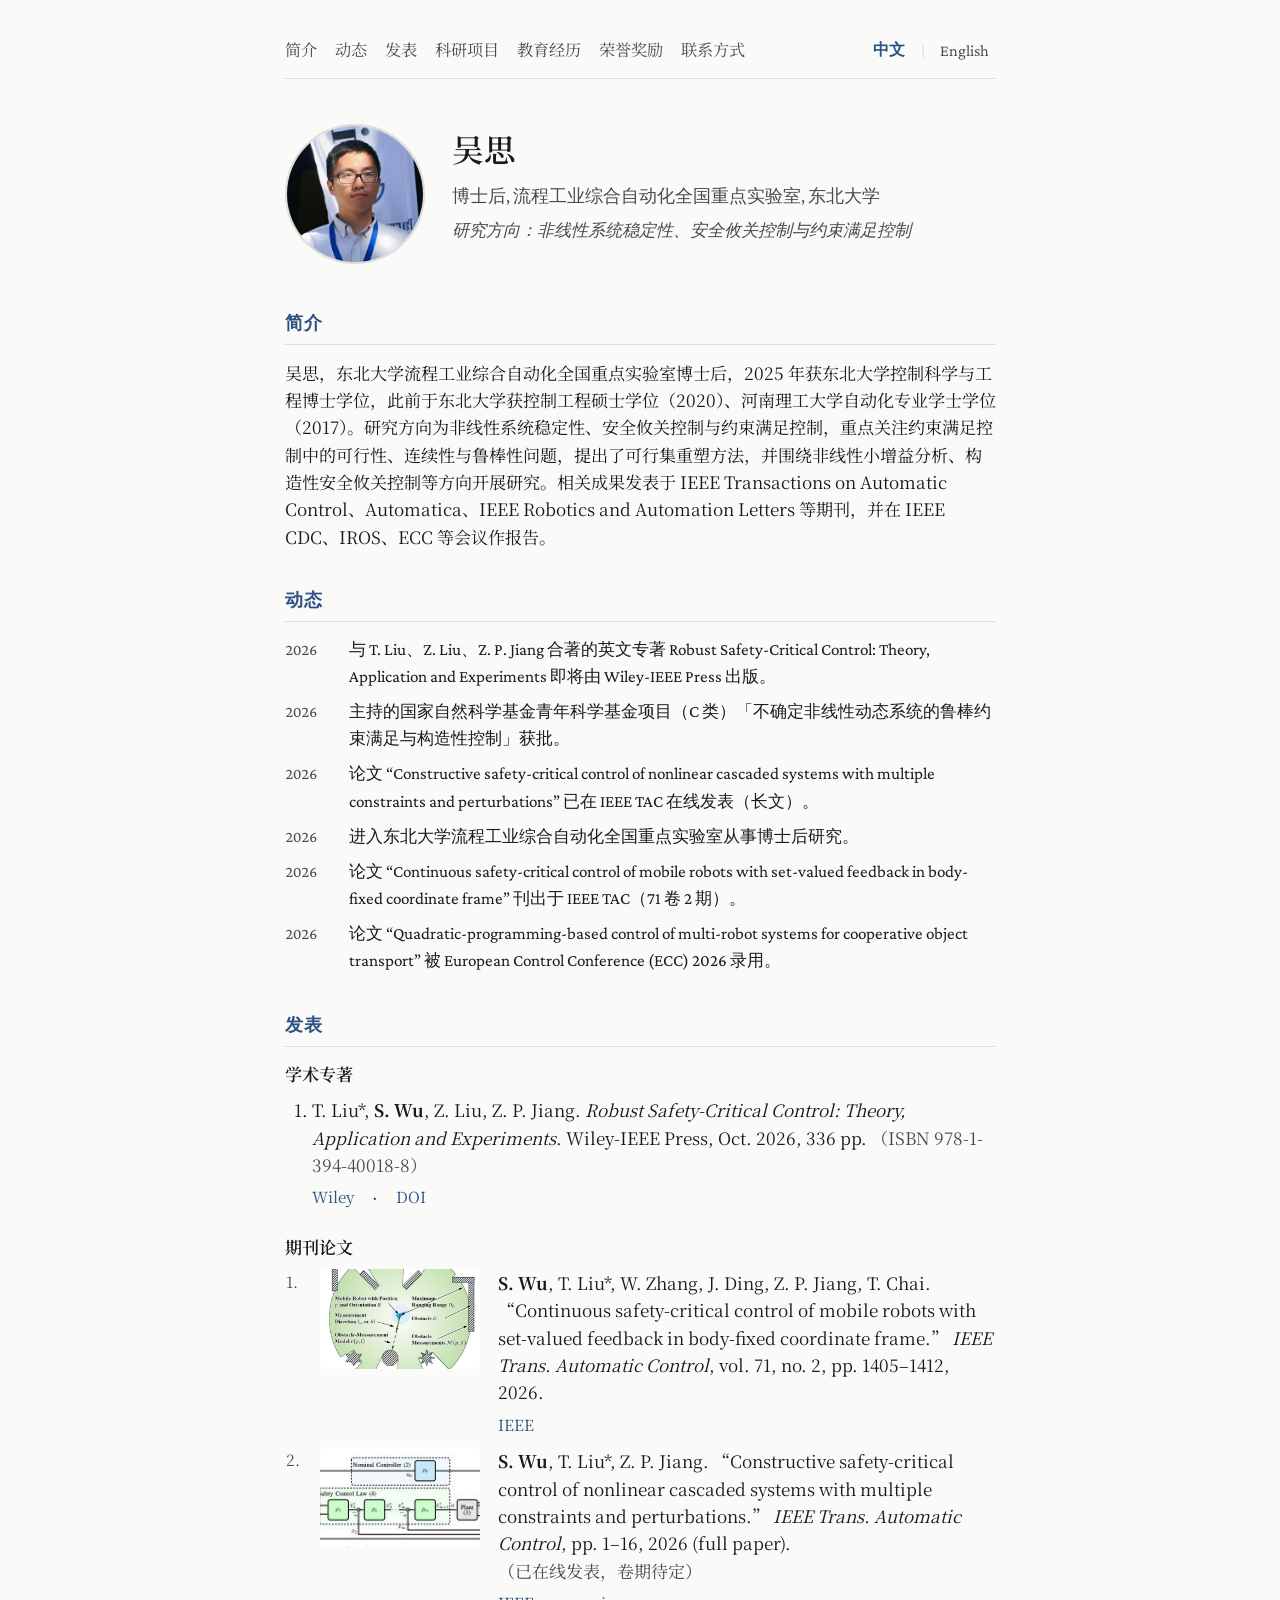
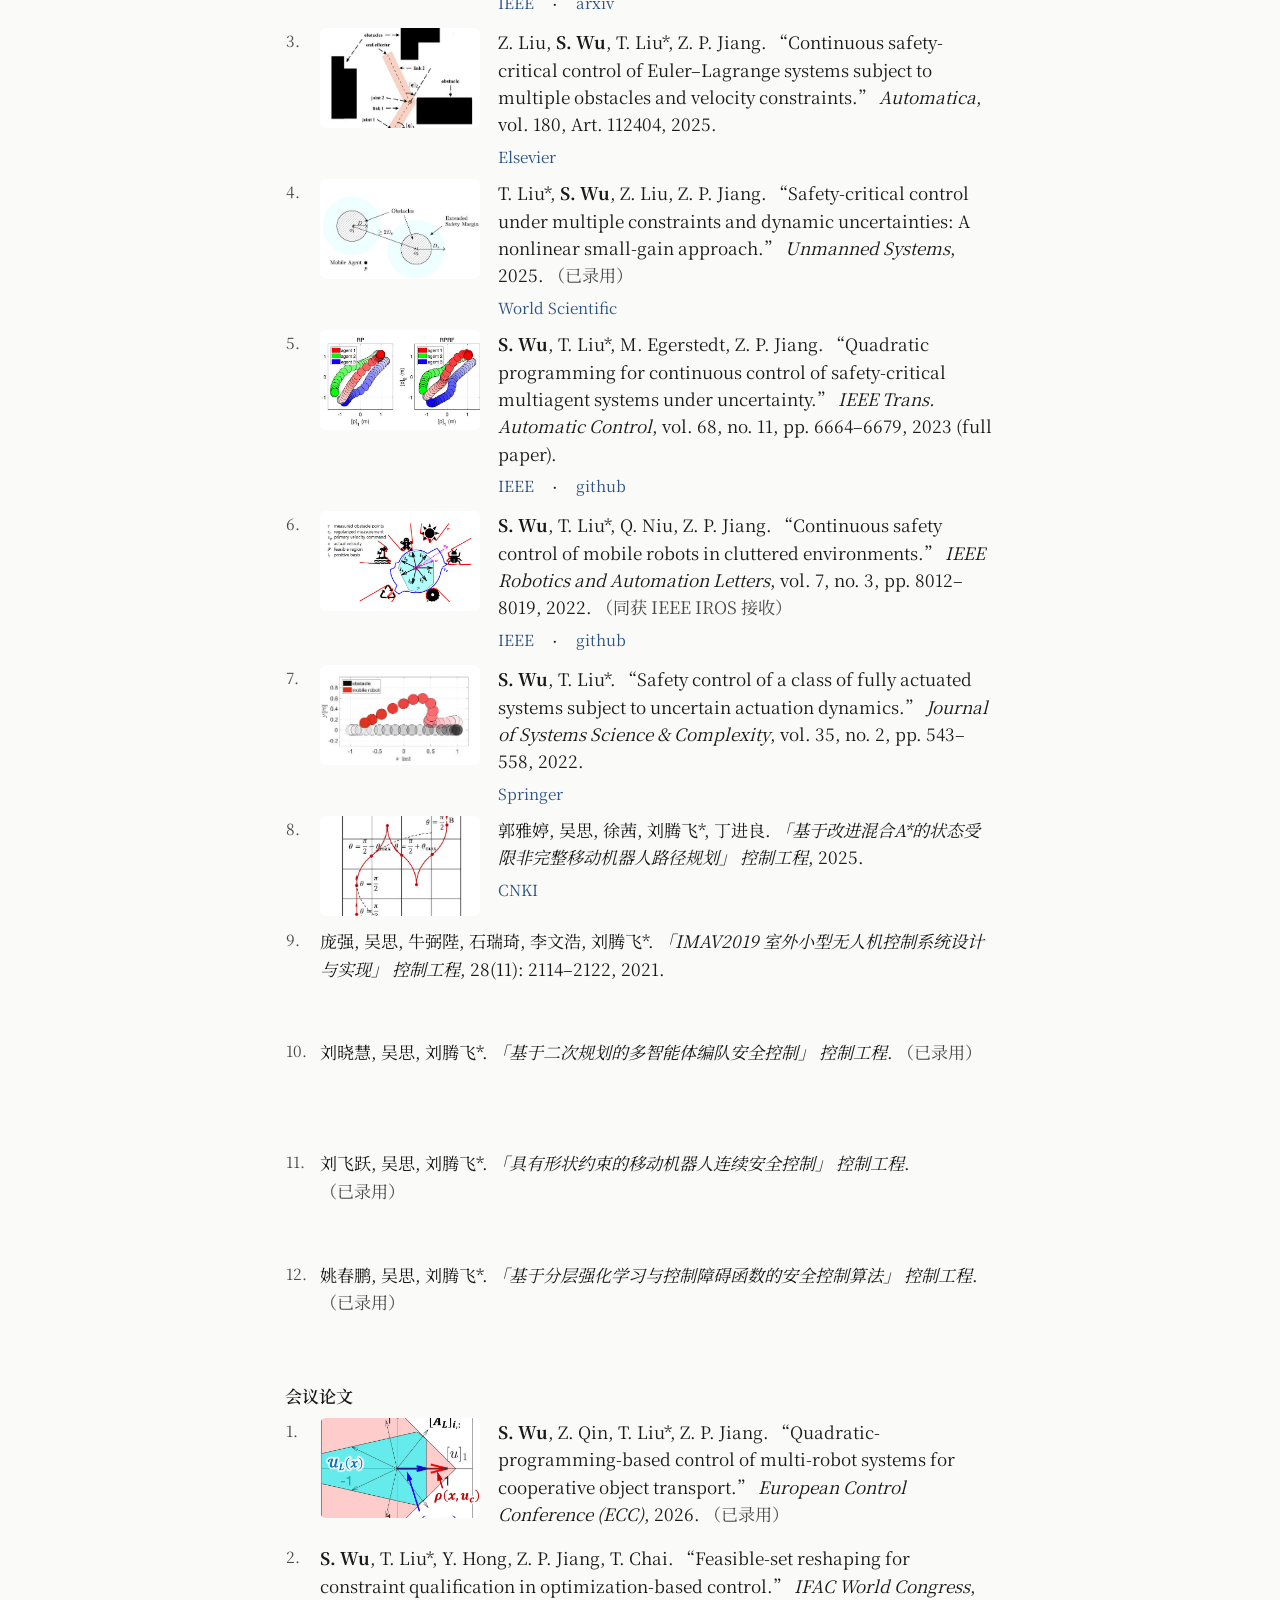
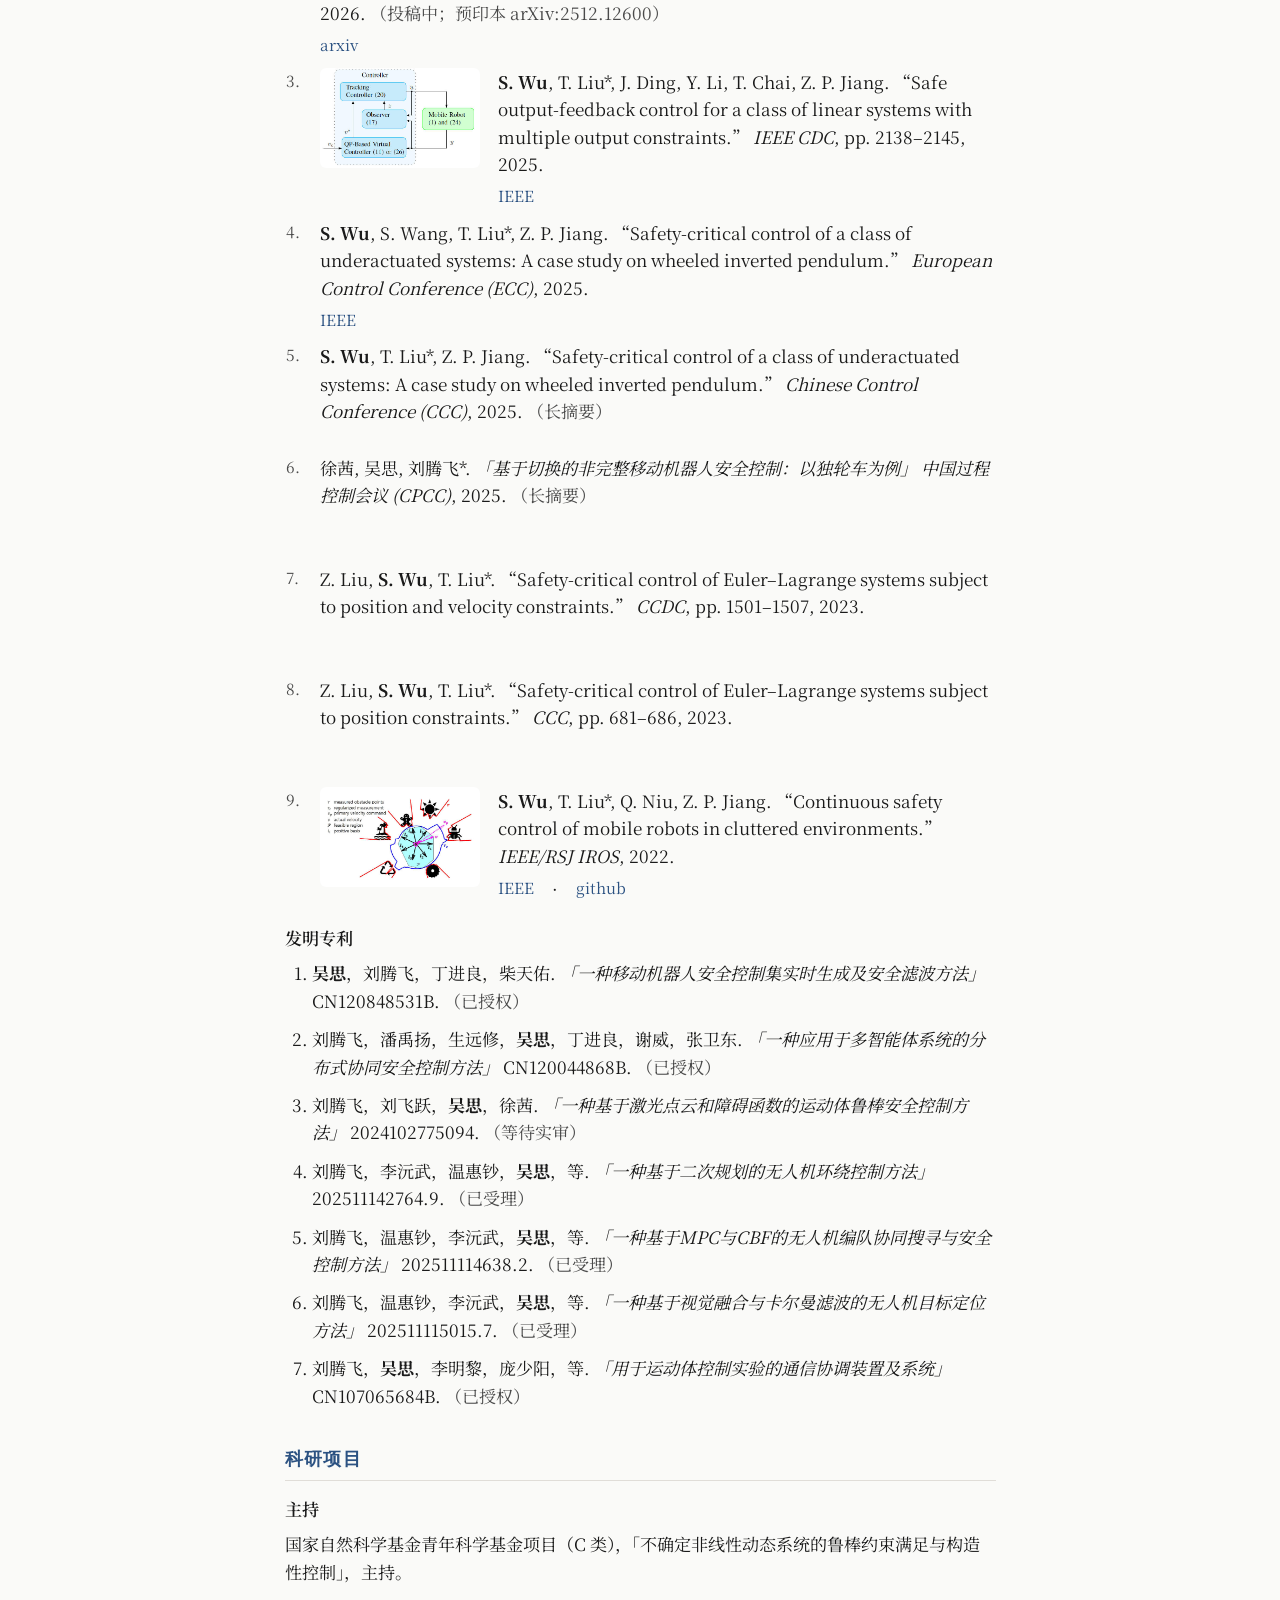
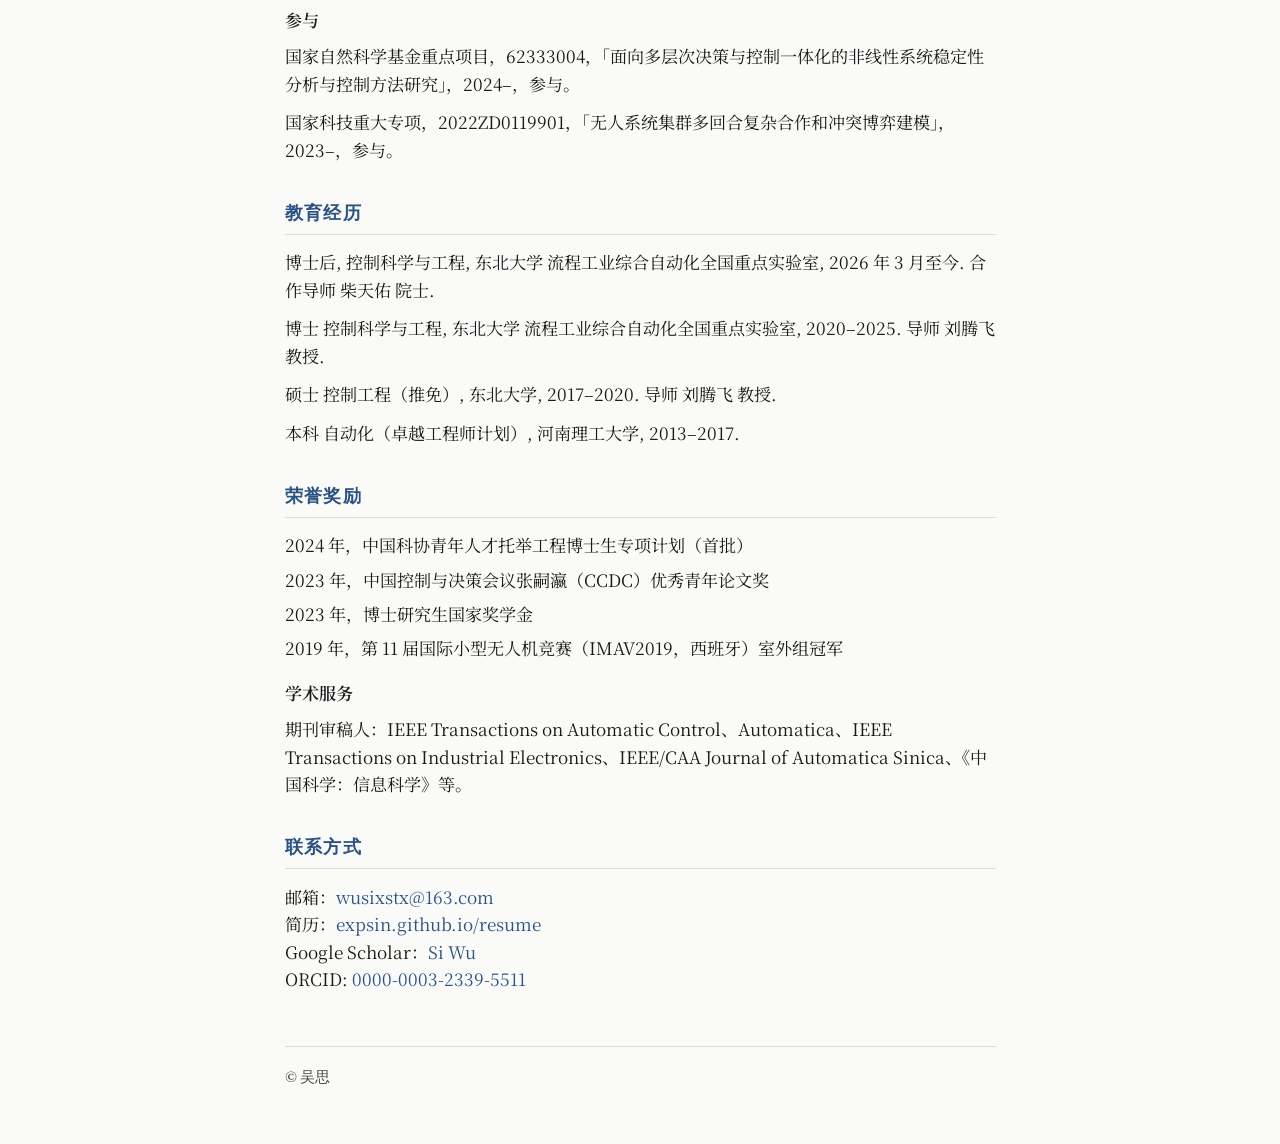
==== commit 64574612: "Use online-published wording; smooth English phrasing" ====
--- a/index.html
+++ b/index.html
@@ -117,9 +117,9 @@
 <span data-zh="动态">News</span>
 </h2>
 <ul class="news-list">
-<li><span class="news-date">2026</span><span data-zh="与 T. Liu、Z. Liu、Z. P. Jiang 合著的英文专著 Robust Safety-Critical Control: Theory, Application and Experiments 即将由 Wiley-IEEE Press 出版。">Co-authored monograph <em>Robust Safety-Critical Control: Theory, Application and Experiments</em> to appear with Wiley-IEEE Press.</span></li>
-<li><span class="news-date">2026</span><span data-zh="主持的国家自然科学基金青年科学基金项目（C 类）「不确定非线性动态系统的鲁棒约束满足与构造性控制」获批。">Awarded an NSFC Young Scientists Fund (Category C) project, &#8220;Robust constraint satisfaction and constructive control for uncertain nonlinear dynamic systems,&#8221; as PI.</span></li>
-<li><span class="news-date">2026</span><span data-zh="论文 “Constructive safety-critical control of nonlinear cascaded systems with multiple constraints and perturbations” 在 IEEE TAC 早期访问（长文）。">Paper &#8220;Constructive safety-critical control of nonlinear cascaded systems with multiple constraints and perturbations&#8221; available in IEEE TAC early access (full paper).</span></li>
+<li><span class="news-date">2026</span><span data-zh="与 T. Liu、Z. Liu、Z. P. Jiang 合著的英文专著 Robust Safety-Critical Control: Theory, Application and Experiments 即将由 Wiley-IEEE Press 出版。">Co-authored monograph <em>Robust Safety-Critical Control: Theory, Application and Experiments</em>, to appear with Wiley-IEEE Press.</span></li>
+<li><span class="news-date">2026</span><span data-zh="主持的国家自然科学基金青年科学基金项目（C 类）「不确定非线性动态系统的鲁棒约束满足与构造性控制」获批。">Started as PI on an NSFC Young Scientists Fund (Category C) project on robust constraint satisfaction and constructive control for uncertain nonlinear dynamic systems.</span></li>
+<li><span class="news-date">2026</span><span data-zh="论文 “Constructive safety-critical control of nonlinear cascaded systems with multiple constraints and perturbations” 已在 IEEE TAC 在线发表（长文）。">Paper “Constructive safety-critical control of nonlinear cascaded systems with multiple constraints and perturbations” published online in IEEE TAC (full paper).</span></li>
 <li><span class="news-date">2026</span><span data-zh="进入东北大学流程工业综合自动化全国重点实验室从事博士后研究。">Began postdoctoral research at the State Key Laboratory of Synthetical Automation for Process Industries, Northeastern University.</span></li>
 <li><span class="news-date">2026</span><span data-zh="论文 “Continuous safety-critical control of mobile robots with set-valued feedback in body-fixed coordinate frame” 刊出于 IEEE TAC（71 卷 2 期）。">Paper on set-valued feedback in body-fixed coordinate frame published in IEEE TAC, vol. 71, no. 2.</span></li>
 <li><span class="news-date">2026</span><span data-zh="论文 “Quadratic-programming-based control of multi-robot systems for cooperative object transport” 被 European Control Conference (ECC) 2026 录用。">Paper &#8220;Quadratic-programming-based control of multi-robot systems for cooperative object transport&#8221; accepted to the European Control Conference (ECC) 2026.</span></li>
@@ -147,7 +147,7 @@
 <div class="pub-row">
 <div class="pub-media"><img alt="" loading="lazy" src="images/pubs/tac2025constructive.jpg"/></div>
 <div class="pub-body">
-<div class="pub-cite"><strong>S. Wu</strong>, T. Liu*, Z. P. Jiang. “Constructive safety-critical control of nonlinear cascaded systems with multiple constraints and perturbations.” <em>IEEE Trans. Automatic Control</em>, pp. 1–16, 2026 (full paper). <span class="pub-venue" data-zh="（早期访问，卷期待定）">(early access; volume assigned later)</span></div>
+<div class="pub-cite"><strong>S. Wu</strong>, T. Liu*, Z. P. Jiang. “Constructive safety-critical control of nonlinear cascaded systems with multiple constraints and perturbations.” <em>IEEE Trans. Automatic Control</em>, pp. 1–16, 2026 (full paper). <span class="pub-venue" data-zh="（已在线发表，卷期待定）">(published online; volume to be assigned)</span></div>
 <div class="pub-links"><a href="https://doi.org/10.1109/TAC.2026.3713827" rel="noopener" target="_blank">IEEE</a> · <a href="https://arxiv.org/abs/2406.01058" rel="noopener" target="_blank">arxiv</a></div>
 </div>
 </div>
